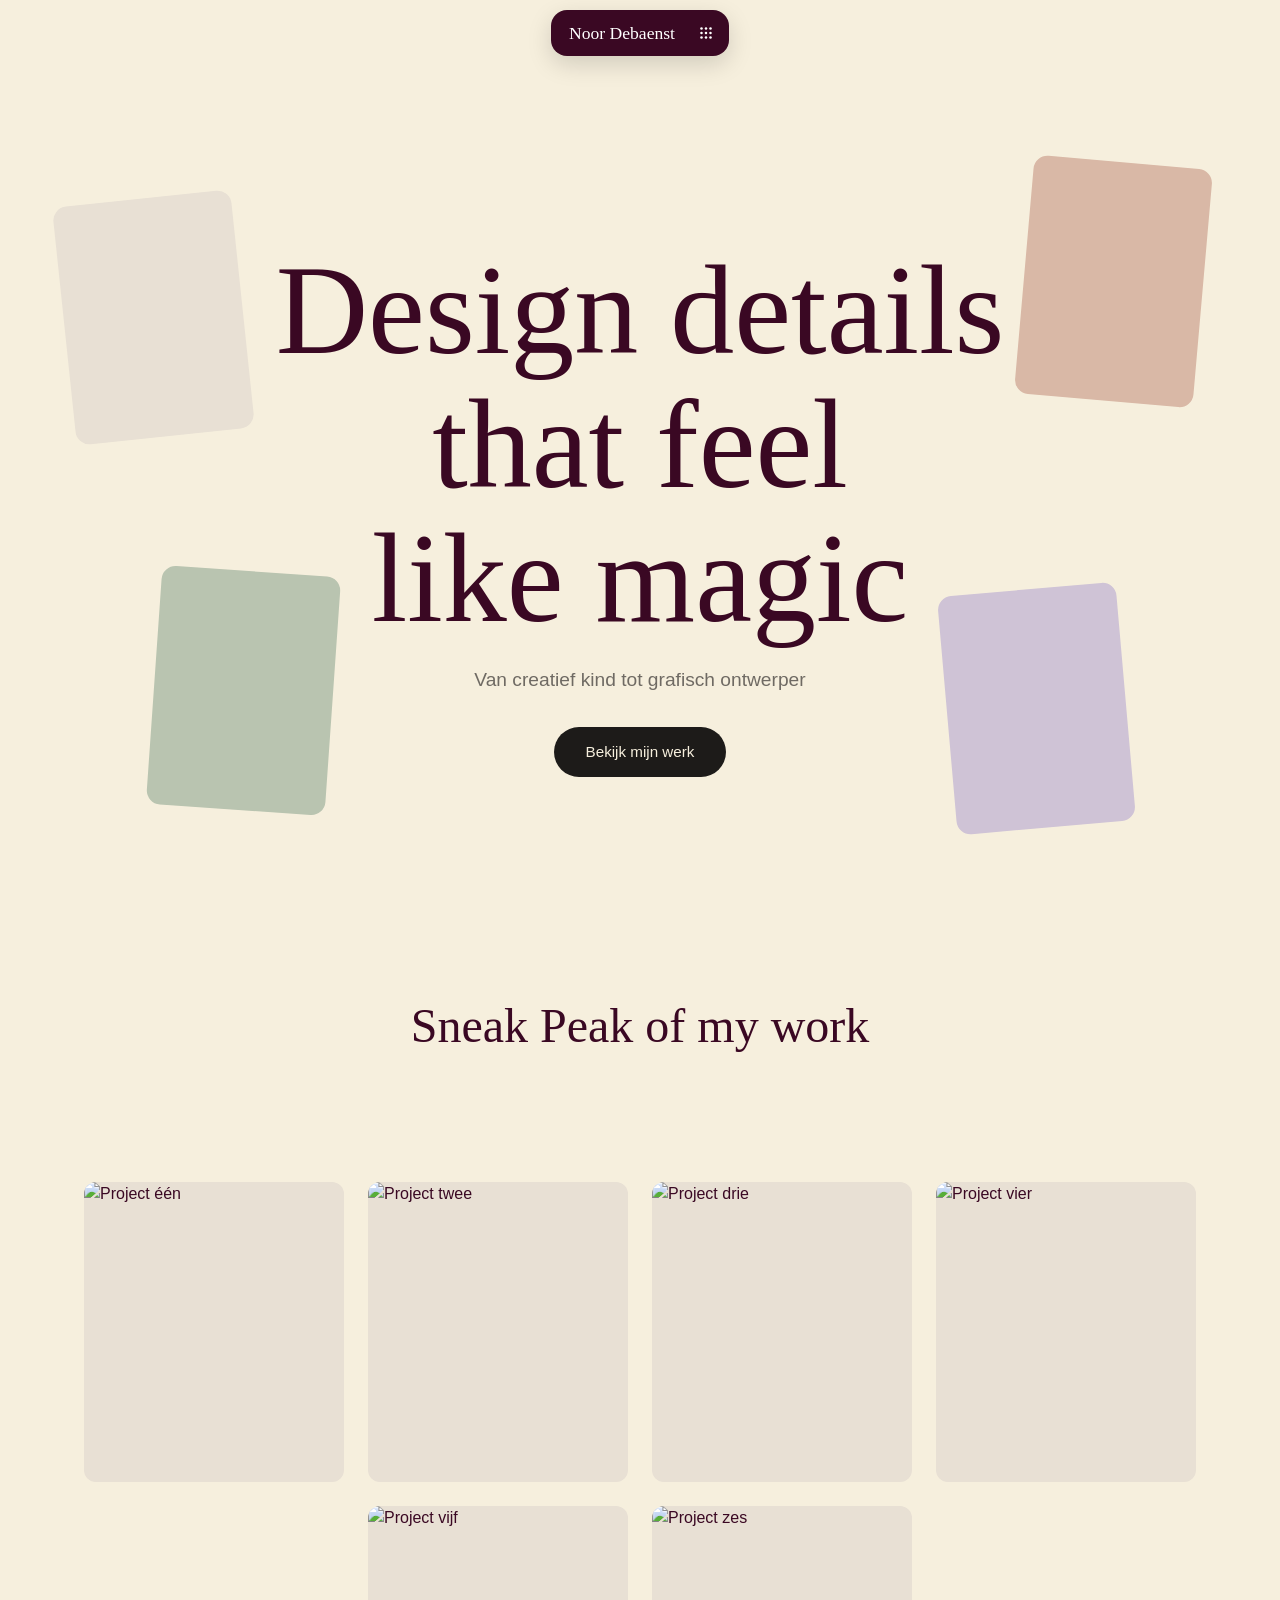
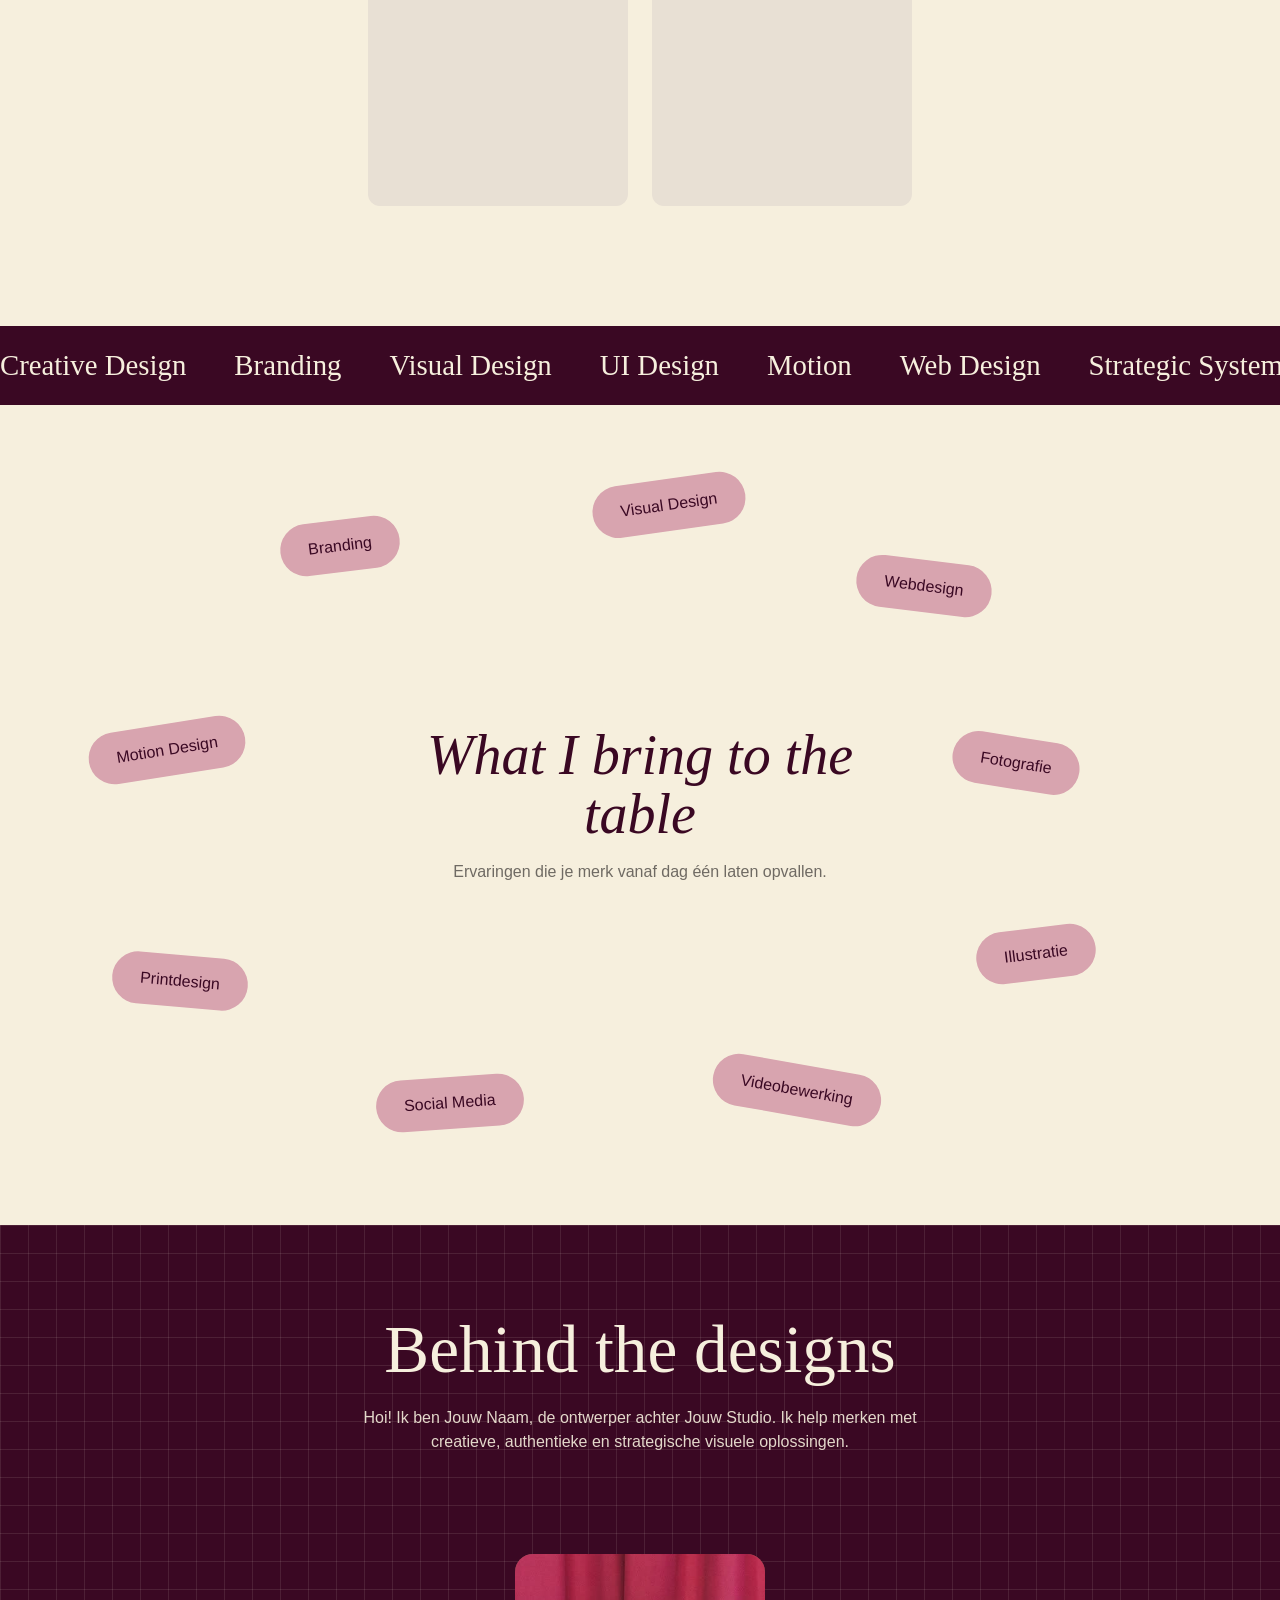
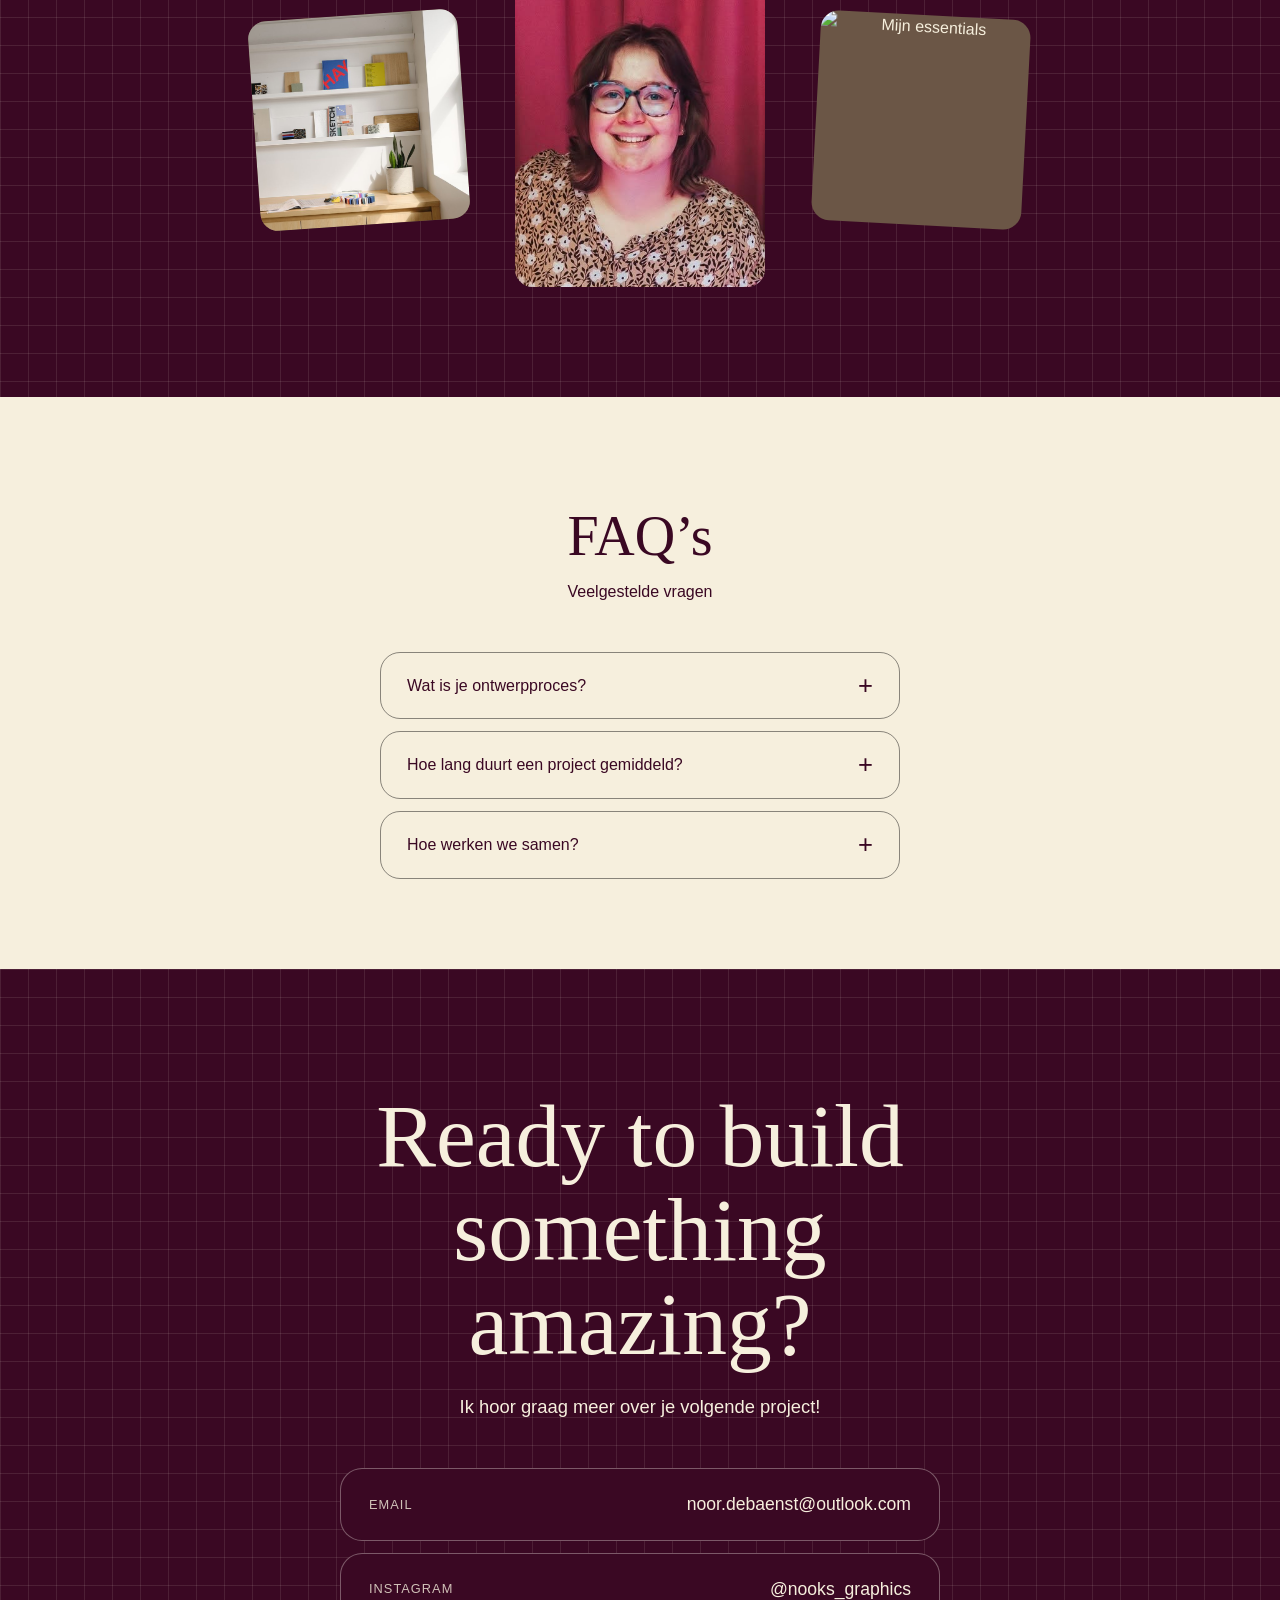
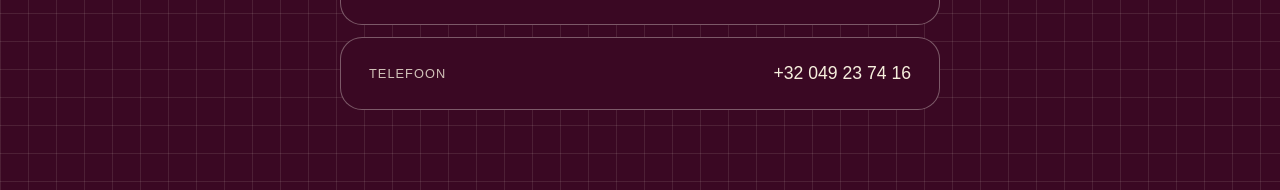
==== index.html @ c0d5f886 "Wijzigingen opslaan" ====
<!DOCTYPE html>
<html lang="nl">

<head>
  <meta charset="utf-8">
  <meta name="viewport" content="width=device-width, initial-scale=1">
  <title>Werk – Nooks Graphics</title>

  <link rel="stylesheet" href="https://use.typekit.net/vwh1gbz.css">
  <link rel="stylesheet" href="assets/css/reset.css">
  <link rel="stylesheet" href="assets/css/screen.css">
  <script src="assets/js/script.js" defer></script>
</head>

<body>

  <header class="site-header">
    <div class="menu" id="menu">
      <div class="menu__bar">
        <a class="menu__logo" href="index.html">Noor Debaenst</a>
        <button class="menu__toggle" id="menuToggle" aria-expanded="false" aria-controls="menuList"
          aria-label="Menu openen">
          <svg class="icon-dots" viewBox="0 0 24 24" width="22" height="22" fill="currentColor" aria-hidden="true">
            <circle cx="6" cy="6" r="1.7" />
            <circle cx="12" cy="6" r="1.7" />
            <circle cx="18" cy="6" r="1.7" />
            <circle cx="6" cy="12" r="1.7" />
            <circle cx="12" cy="12" r="1.7" />
            <circle cx="18" cy="12" r="1.7" />
            <circle cx="6" cy="18" r="1.7" />
            <circle cx="12" cy="18" r="1.7" />
            <circle cx="18" cy="18" r="1.7" />
          </svg>
          <svg class="icon-close" viewBox="0 0 24 24" width="22" height="22" fill="none" stroke="currentColor"
            stroke-width="2" stroke-linecap="round" aria-hidden="true">
            <path d="M5 5l14 14M19 5L5 19" />
          </svg>
        </button>
      </div>
      <nav class="menu__list" id="menuList" aria-label="Hoofdmenu">
        <ul>
          <li><a href="index.html#top">Home</a></li>
          <li><a href="index.html#werk">Werk</a></li>
          <li><a href="index.html#over">Over mij</a></li>
          <li><a href="index.html#contact">Contact</a></li>
        </ul>
      </nav>
    </div>
  </header>

  <main>
    <div class="hero" id="top">
      <div class="float"></div>
      <div class="float"></div>
      <div class="float"></div>
      <div class="float"></div>
      <div class="wrap">
        <h1>Design details that feel <BR> like magic</h1>
        <p>Van creatief kind tot grafisch ontwerper</p>
        <a class="btn" href="work.html">Bekijk mijn werk</a>
      </div>
    </div>

    <section class="intro">
      <div class="wrap">
        <p>Sneak Peak of my work</p>
      </div>
    </section>

    <div class="showcase" id="werk">
      <div class="banner" aria-label="Selectie van mijn werk">
        <div class="banner__track" id="bannerTrack">
          <a class="banner__item banner__item--mid" href="project-1.html">
            <img src="assets/images/project-1-cover.jpg" alt="Project één">
            <span>Project één</span>
          </a>
          <a class="banner__item banner__item--mid" href="project-2.html">
            <img src="assets/images/project-2-cover.jpg" alt="Project twee">
            <span>Project twee</span>
          </a>
          <a class="banner__item banner__item--mid" href="project-3.html">
            <img src="assets/images/project-3-cover.jpg" alt="Project drie">
            <span>Project drie</span>
          </a>
          <a class="banner__item banner__item--mid" href="project-4.html">
            <img src="assets/images/project-4-cover.jpg" alt="Project vier">
            <span>Project vier</span>
          </a>
          <a class="banner__item banner__item--mid" href="project-5.html">
            <img src="assets/images/project-5-cover.jpg" alt="Project vijf">
            <span>Project vijf</span>
          </a>
          <a class="banner__item banner__item--mid" href="project-6.html">
            <img src="assets/images/project-6-cover.jpg" alt="Project zes">
            <span>Project zes</span>
          </a>
        </div>
      </div>
    </div>


    <div class="marquee" aria-hidden="true">
      <div class="track">
        <span>Creative Design</span><span>Branding</span><span>Visual Design</span><span>UI
          Design</span><span>Motion</span><span>Web Design</span><span>Strategic Systems</span>
        <span>Creative Design</span><span>Branding</span><span>Visual Design</span><span>UI
          Design</span><span>Motion</span><span>Web Design</span><span>Strategic Systems</span>
      </div>
    </div>

    <section class="bring">
      <div class="wrap bring__inner">
        <div class="bring__text">
          <!-- <img src="assets/images/icoon.svg" alt="" width="64" height="64"> -->
          <h2>What I bring to the table</h2>
          <p class="sub">Ervaringen die je merk vanaf dag één laten opvallen.</p>
        </div>

        <ul class="bring__cloud">
          <li>Branding</li>
          <li>Visual Design</li>
          <li>Webdesign</li>
          <li>Motion Design</li>
          <li>Fotografie</li>
          <li>Printdesign</li>
          <li>Illustratie</li>
          <li>Social Media</li>
          <li>Videobewerking</li>
        </ul>
      </div>
    </section>

    <section class="behind" id="over">
      <div class="behind__inner">
        <h2>Behind the designs</h2>
        <p class="behind__text">Hoi! Ik ben Jouw Naam, de ontwerper achter Jouw Studio. Ik help merken met creatieve,
          authentieke en strategische visuele oplossingen.</p>

        <div class="behind__photos">
          <figure class="photo photo--1" tabindex="0" data-bubble="Mijn werkplek">
            <img src="assets/images/over-mij-1.jpeg" alt="Mijn werkplek">
          </figure>
          <figure class="photo photo--2" tabindex="0" data-bubble="Hellooo!">
            <img src="assets/images/Portret.jpg" alt="Portret van mij">
          </figure>
          <figure class="photo photo--3" tabindex="0" data-bubble="Mijn essentials">
            <img src="assets/images/over-mij-3.jpg" alt="Mijn essentials">
          </figure>
        </div>
      </div>
    </section>

    <section>
      <div class="wrap">
        <h2 class="center">FAQ’s</h2>
        <p class="faq__sub">Veelgestelde vragen</p>

        <div class="faq">
          <details>
            <summary>Wat is je ontwerpproces?</summary>
            <p>Beschrijf hier je stappen: kennismaking, onderzoek, concept, uitwerking, oplevering.</p>
          </details>
          <details>
            <summary>Hoe lang duurt een project gemiddeld?</summary>
            <p>Vul hier je gebruikelijke doorlooptijden in.</p>
          </details>
          <details>
            <summary>Hoe werken we samen?</summary>
            <p>Leg uit hoe contact, feedbackrondes en betalingen verlopen.</p>
          </details>
        </div>
      </div>
    </section>
  </main>

  <footer class="contact" id="contact">
    <div class="wrap">
      <h2>Ready to build something amazing?</h2>
      <p>Ik hoor graag meer over je volgende project!</p>
      <div class="contact-rows">
        <a class="contact-row" href="mailto:jouw@email.be">
          <span class="contact-row__label">Email</span>
          <span class="contact-row__value">
            noor.debaenst@outlook.com
            <svg class="contact-row__arrow" viewBox="0 0 24 24" width="18" height="18" fill="none" stroke="currentColor"
              stroke-width="2" stroke-linecap="round" stroke-linejoin="round" aria-hidden="true">
              <path d="M7 17L17 7M8 7h9v9" />
            </svg>
          </span>
        </a>

        <a class="contact-row" href="https://www.instagram.com/jouwnaam" target="_blank" rel="noopener">
          <span class="contact-row__label">Instagram</span>
          <span class="contact-row__value">
            @nooks_graphics
            <svg class="contact-row__arrow" viewBox="0 0 24 24" width="18" height="18" fill="none" stroke="currentColor"
              stroke-width="2" stroke-linecap="round" stroke-linejoin="round" aria-hidden="true">
              <path d="M7 17L17 7M8 7h9v9" />
            </svg>
          </span>
        </a>

        <a class="contact-row" href="tel:+32400000000">
          <span class="contact-row__label">Telefoon</span>
          <span class="contact-row__value">
            +32 049 23 74 16
            <svg class="contact-row__arrow" viewBox="0 0 24 24" width="18" height="18" fill="none" stroke="currentColor"
              stroke-width="2" stroke-linecap="round" stroke-linejoin="round" aria-hidden="true">
              <path d="M7 17L17 7M8 7h9v9" />
            </svg>
          </span>
        </a>
      </div>
    </div>
  </footer>

</body>

</html>
---- assets/css/screen.css ----
/* ============ BASIS ============ */
:root {
  /*kleurenpakket*/
    --cream:    #f6efdd;
  --burgundy: #3a0823;
  --lavender: #c0acdf;
  --olive:    #ad9f40;
  --olive-dk: #706112;
  --sky:      #c9dbfd;
  --pink:     #d8a4af;

  
  --bg: 
#f6efdd;
  --ink: 
#1d1b19;
  --muted: 
#6f6a63;
  --accent: 
#c9593a;
  --card: 
#e8e0d4;
  --radius: 20px;
}

html { scroll-behavior: smooth; }

body {
  font-family: "Helvetica Neue", Arial, sans-serif;
  background: var(--bg); color: #3a0823;
  line-height: 1.5;
}

a { color: inherit; text-decoration: none; }

.wrap { max-width: 1200px; margin: 0 auto; padding: 0 24px; }

h1, h2 { font-family: Georgia, "Times New Roman", serif; font-weight: 400; line-height: 1.05; }
h2 { font-size: clamp(2rem, 5vw, 3.5rem); margin-bottom: 12px; }
section { padding: 90px 0; }

.sub { color: var(--muted); }
.center { text-align: center; }

/* ============ HEADER (uitvouwbaar menu) ============ */
.site-header {
  position: fixed; top: 10px; left: 0; right: 0; z-index: 50;
  display: flex; justify-content: center; padding: 0 12px;
}
.menu {
  width: fit-content;          /* was: min(300px, 100%) */
  max-width: 100%;
  background: 
#3a0823; color: #fff;
  border-radius: 16px; overflow: hidden;
  box-shadow: 0 8px 24px rgba(0, 0, 0, .15);
}
.menu__bar {
  display: flex; align-items: center;
  justify-content: flex-start;  /* was: space-between */
  gap: 14px;                    /* afstand tussen naam en knop */
  padding: 6px 6px 6px 18px;
}
.menu__bar {
  display: flex; align-items: center; justify-content: space-between;
  padding: 6px 6px 6px 18px;
}
.menu__logo { font-family: Georgia, serif; font-size: 1.1rem; }

.menu__toggle {
  display: grid; place-items: center; width: 34px; height: 34px;
  background: transparent; color: #fff; border: 0; border-radius: 10px; cursor: pointer;
  transition: background .2s;
}
.menu__toggle svg { width: 18px; height: 18px; }
.menu__toggle:hover { background: rgba(255, 255, 255, .12); }
.menu__toggle:focus-visible { outline: 2px solid #fff; box-shadow: 0 0 0 3px 
#2f5bd8; }

.icon-close { display: none; }
.menu.open .icon-dots { display: none; }
.menu.open .icon-close { display: block; }

/* Uitklappen: hoogte animeren van 0 naar automatisch */
.menu__list { display: grid; grid-template-rows: 0fr; transition: grid-template-rows .3s ease; }
.menu__list ul { overflow: hidden; min-height: 0; }
.menu.open .menu__list { grid-template-rows: 1fr; }

.menu__list li:first-child { margin-top: 2px; }
.menu__list li:last-child { margin-bottom: 8px; }
.menu__list a {
  display: block; padding: 8px 18px; font-size: .95rem; transition: color .2s, padding .2s;
}
.menu__list a:hover { color: var(--sky); padding-left: 22px; }
.menu__list a[aria-current="page"] { color: 
#f2a65a; }

.hero { ... padding-top: 80px; ... }   /* was 120px, mag 80px worden */
.page-head { padding: 110px 0 40px; }   /* was 160px, mag 110px worden */

/* ============ KNOPPEN ============ */
.btn {
  display: inline-block; padding: 14px 32px; border-radius: 999px;
  background: var(--ink); color: var(--bg); font-size: .95rem;
  transition: .25s; border: 0; cursor: pointer;
}
.btn:hover { background: var(--accent); transform: translateY(-2px); }

/* ============ HERO ============ */
.hero {
  min-height: 100vh; display: grid; place-items: center; text-align: center;
  padding-top: 120px; position: relative; overflow: hidden;
}
.hero h1 { font-size: clamp(2.8rem, 10vw, 8rem); max-width: 12ch; margin: 0 auto 20px; }
.hero p { color: var(--muted); font-size: 1.2rem; margin-bottom: 32px; }

.float {
  position: absolute; width: clamp(90px, 14vw, 190px); aspect-ratio: 3/4;
  border-radius: 14px; background: var(--card); animation: bob 6s ease-in-out infinite;
}
.float:nth-child(1) { left: 5%;  top: 22%;    rotate: -6deg; }
.float:nth-child(2) { right: 6%; top: 18%;    rotate: 5deg;  animation-delay: -2s; background: 
#d9b8a6; }
.float:nth-child(3) { left: 12%; bottom: 10%; rotate: 4deg;  animation-delay: -4s; background: 
#b9c4b0; }
.float:nth-child(4) { right: 12%; bottom: 8%; rotate: -5deg; animation-delay: -1s; background: 
#cfc3d6; }
@keyframes bob { 50% { transform: translateY(-16px); } }

/* ============ INTRO ============ */
.intro { text-align: center; }
.intro p { font-family: Georgia, serif; font-size: clamp(1.6rem, 4vw, 3rem); max-width: 22ch; margin: 0 auto; }

/* ============ PROJECTEN ============ */
.grid { display: grid; grid-template-columns: repeat(2, 1fr); gap: 28px; margin-top: 48px; }
.project { display: block; }
.project .img {
  aspect-ratio: 4/3; border-radius: var(--radius); background: var(--card);
  overflow: hidden; transition: .4s;
}
.project:hover .img { transform: scale(.98); border-radius: 32px; }
.project h3 { margin-top: 16px; font-size: 1.3rem; }
.project p { color: var(--muted); font-size: .95rem; margin-top: 4px; }
.tag { display: inline-block; margin-top: 10px; padding: 4px 12px; border: 1px solid #0003; border-radius: 999px; font-size: .78rem; }
.project.hidden { display: none; }
.more { text-align: center; margin-top: 48px; }

.img--2 { background: 
#d9b8a6; }
.img--3 { background: 
#b9c4b0; }
.img--4 { background: 
#cfc3d6; }

/* Afbeeldingen in blokken */
.img img, .portrait img { width: 100%; height: 100%; object-fit: cover; 
background: var(--pink);
}

/* ============ MARQUEE ============ */

.marquee {
  overflow: hidden;
  padding: 18px 0;
  background: var(--burgundy);
  color: var(--cream);
}

.track {
  display: flex;
  gap: 48px;
  width: max-content;
  animation: scroll 28s linear infinite;
  font-family: Georgia, serif;
  font-size: 1.8rem;
  white-space: nowrap;
}

@keyframes scroll {
  from {
    transform: translateX(-50%);
  }
  to {
    transform: translateX(0);
  }
}
/* ============ WHAT I BRING TO THE TABLE ============ */
.bring { padding: 60px 0; }

.bring__inner {
  position: relative; min-height: 680px;
  display: grid; place-items: center; text-align: center;
}
.bring__text { position: relative; z-index: 1; max-width: 460px; }
.bring__text h2 { margin-bottom: 16px; font-style: italic; }
.bring__text img { margin: 0 auto 16px; }

.bring__cloud { position: absolute; inset: 0; list-style: none; }
.bring__cloud li {
  position: absolute;
  padding: 14px 28px; border-radius: 999px;
  background: var(--pink); color: var(--burgundy);
  font-size: 1rem; font-weight: 500; white-space: nowrap; cursor: default;
  rotate: var(--r, 0deg);
  animation: drift 6s ease-in-out infinite;
  transition: background .25s, scale .25s;
}
.bring__cloud li:hover {
  background: var(--olive);
  scale: 1.08;
  animation-play-state: paused;
}
@keyframes drift { 50% { translate: 0 -10px; } }

/* Positie, hoek en tempo van elk pilletje */
.bring__cloud li:nth-child(1) { top: 8%;  left: 20%; --r: -7deg; }
.bring__cloud li:nth-child(2) { top: 2%;  left: 46%; --r: -8deg; animation-duration: 7s;   animation-delay: -1s; }
.bring__cloud li:nth-child(3) { top: 14%; left: 68%; --r: 7deg;  animation-duration: 5.5s; animation-delay: -2s; }
.bring__cloud li:nth-child(4) { top: 38%; left: 4%;  --r: -9deg; animation-duration: 6.5s; animation-delay: -3s; }
.bring__cloud li:nth-child(5) { top: 40%; left: 76%; --r: 9deg;  animation-duration: 7.5s; animation-delay: -1.5s; }
.bring__cloud li:nth-child(6) { top: 72%; left: 6%;  --r: 5deg;  animation-duration: 6s;   animation-delay: -4s; }
.bring__cloud li:nth-child(7) { top: 68%; left: 78%; --r: -7deg; animation-duration: 5s;   animation-delay: -2.5s; }
.bring__cloud li:nth-child(8) { top: 90%; left: 28%; --r: -4deg; animation-duration: 7s;   animation-delay: -3.5s; }
.bring__cloud li:nth-child(9) { top: 88%; left: 56%; --r: 10deg; animation-duration: 6.5s; animation-delay: -0.5s; }

/* Kleiner scherm: pilletjes onder de titel in plaats van eromheen */
@media (max-width: 900px) {
  .bring__inner { display: block; min-height: 0; }
  .bring__cloud {
    position: static; display: flex; flex-wrap: wrap;
    justify-content: center; gap: 12px; margin-top: 36px;
  }
  .bring__cloud li { position: static; padding: 11px 22px; font-size: .95rem; }
}
/* ============ OVER MIJ ============ */
.about { display: grid; grid-template-columns: 1fr 1fr; gap: 56px; align-items: center; }
.portrait { aspect-ratio: 3/4; border-radius: var(--radius); overflow: hidden; }
.essentials { display: flex; gap: 14px; margin-top: 32px; }
.essentials div {
  flex: 1; aspect-ratio: 3/4; border-radius: 14px; background: var(--card);
  display: flex; align-items: flex-end; padding: 14px; font-size: .85rem;
}
.essentials div:nth-child(2) { background: 
#112103; }
.essentials div:nth-child(3) { background: 
#cfc3d6; }

.skills { display: flex; flex-wrap: wrap; gap: 10px; margin-top: 24px; }
.skills li { padding: 6px 16px; border: 1px solid #0003; border-radius: 999px; font-size: .9rem; }

/* ============ FAQ ============ */
.faq__sub { text-align: center; margin-top: 14px; }

.faq {
  max-width: 520px; margin: 48px auto 0;
  display: grid; gap: 12px;
}
.faq details {
  border: 1px solid rgba(29, 27, 25, .5); border-radius: 20px;
  padding: 0 26px;
  transition: border-color .25s, background .25s;
}
.faq details[open] { background: rgba(232, 224, 212, .45); border-color: var(--ink); }

.faq summary {
  display: flex; align-items: center; justify-content: space-between; gap: 16px;
  padding: 20px 0; cursor: pointer; list-style: none; font-size: 1rem;
}
.faq summary::-webkit-details-marker { display: none; }
.faq summary::after {
  content: "+"; font-size: 1.6rem; font-weight: 300; line-height: 1;
  transition: rotate .3s ease;
}
.faq details[open] summary::after { rotate: 45deg; }
.faq summary:focus-visible { outline: 2px solid var(--accent); outline-offset: 4px; border-radius: 8px; }

.faq details p {
  padding: 0 0 22px; color: var(--muted);
  animation: faqIn .3s ease;
}
@keyframes faqIn { from { opacity: 0; translate: 0 -6px; } }

/* ============ CONTACT (footer) ============ */
.contact {
  background-color: var(--burgundy); color: var(--cream); text-align: center;
  background-image:
    linear-gradient(rgba(246, 239, 221, .1) 1px, transparent 1px),
    linear-gradient(90deg, rgba(246, 239, 221, .1) 1px, transparent 1px);
  background-size: 28px 28px;
}
.contact .wrap { padding-block: 120px 80px; }
.contact h2 { font-size: clamp(2.8rem, 7vw, 6rem); max-width: 14ch; margin: 0 auto 22px; }
.contact p { font-size: 1.15rem; }

.contact-rows { display: grid; gap: 12px; max-width: 600px; margin: 48px auto 0; text-align: left; }
.contact-row {
  display: flex; align-items: center; justify-content: space-between; gap: 16px;
  padding: 22px 28px; background: var(--burgundy);
  border: 1px solid rgba(246, 239, 232, .35); border-radius: 22px;  transition: background .25s, border-color .25s, color .25s, transform .25s;
}
.contact-row__label { font-family: var(--font-mono); font-size: .8rem; letter-spacing: .08em; text-transform: uppercase; opacity: .8; }
.contact-row__value { display: inline-flex; align-items: center; font-size: 1.1rem; }

.contact-row__arrow {
  width: 0; margin-left: 0; opacity: 0; flex: none;
  transition: width .25s ease, margin-left .25s ease, opacity .25s ease;
}
.contact-row:hover,
.contact-row:focus-visible { background: var(--pink); border-color: var(--pink); color: var(--burgundy); transform: translateY(-2px); }
.contact-row:hover .contact-row__arrow,
.contact-row:focus-visible .contact-row__arrow { width: 20px; margin-left: 10px; opacity: 1; }
.contact-row:focus-visible { outline: 2px solid var(--cream); outline-offset: 3px; }

.faq details:hover {
  background-color: #c0acdf;
}

/* ============ SUBPAGINA'S ============ */
.page-head { padding: 160px 0 40px; }
.page-head h1 { font-size: clamp(2.6rem, 8vw, 6rem); margin-bottom: 16px; }
.page-head p { color: var(--muted); max-width: 52ch; font-size: 1.15rem; }

.back { display: inline-block; margin-bottom: 24px; color: var(--muted); transition: color .2s; }
.back:hover { color: var(--accent); }

.meta {
  display: flex; gap: 40px; flex-wrap: wrap;
  margin-top: 32px; padding-top: 24px; border-top: 1px solid #0002;
}
.meta dt { font-size: .8rem; text-transform: uppercase; letter-spacing: .08em; color: var(--muted); }
.meta dd { margin-top: 4px; }

.cover { aspect-ratio: 16/9; border-radius: var(--radius); background: var(--card); overflow: hidden; }
.cover img { width: 100%; height: 100%; object-fit: cover; }

.prose { max-width: 680px; margin: 0 auto; }
.prose h2 { font-size: clamp(1.6rem, 3.5vw, 2.4rem); margin: 56px 0 12px; }
.prose p { color: var(--muted); margin-bottom: 16px; }

.gallery { display: grid; grid-template-columns: repeat(2, 1fr); gap: 20px; margin-top: 56px; }
.gallery div { aspect-ratio: 4/3; border-radius: var(--radius); background: var(--card); overflow: hidden; }
.gallery div:nth-child(2) { background: 
#d9b8a6; }
.gallery div:nth-child(3) { background: 
#b9c4b0; }
.gallery div:nth-child(4) { background: 
#cfc3d6; }
.gallery img { width: 100%; height: 100%; object-fit: cover; }

.pager {
  display: flex; justify-content: space-between; gap: 20px;
  padding: 40px 0; margin-top: 80px; border-top: 1px solid #0002;
}
.pager a { transition: color .2s; }
.pager a:hover { color: var(--accent); }

.contact-list { display: grid; gap: 14px; margin-top: 40px; max-width: 520px; }
.contact-list a {
  display: flex; justify-content: space-between;
  padding: 20px 24px; background: var(--card); border-radius: var(--radius); transition: .25s;
}
.contact-list a:hover { background: var(--ink); color: var(--bg); }

.site-footer { padding: 40px 0; text-align: center; color: var(--muted); font-size: .9rem; }

/* ============ BEHIND THE DESIGNS ============ */
.behind { padding: 20px 0; }   /* was: 24px 16px */

.behind__inner {
  max-width: none;
  margin: 0;
  background-color: #3a0823;
  color: #f6efdd;

  /* Raster toevoegen */
  background-image:
    linear-gradient(rgba(246, 239, 221, .1) 1px, transparent 1px),
    linear-gradient(90deg, rgba(246, 239, 221, .1) 1px, transparent 1px);

  background-size: 28px 28px;

  border-radius: 0;
  padding: 90px 24px 110px;
  text-align: center;
}


.behind h2 { font-size: clamp(2.4rem, 6vw, 4.2rem); margin-bottom: 20px; }
.behind__text { max-width: 560px; margin: 0 auto; opacity: .9; }

.behind__photos {
  display: flex; justify-content: center; align-items: center;
  gap: clamp(16px, 4vw, 56px); margin-top: 100px;
}

.photo {
  position: relative; flex: none;
  background: 
#6b5646; border-radius: 18px;
  transition: transform .35s ease, rotate .35s ease;
}
.photo img { width: 100%; height: 100%; object-fit: cover; border-radius: inherit; }
.photo:focus-visible { outline: 3px solid 
#f2a65a; outline-offset: 6px; }

.photo--1 { width: clamp(100px, 18vw, 210px); aspect-ratio: 1/1;  rotate: -4deg; }
.photo--2 { width: clamp(120px, 22vw, 250px); aspect-ratio: 3/4; }
.photo--3 { width: clamp(100px, 18vw, 210px); aspect-ratio: 1/1;  rotate: 3deg; }

.photo:hover,
.photo:focus-visible { transform: translateY(-6px) scale(1.04); rotate: 0deg; }

/* Tekstbubbel: de tekst komt uit data-bubble in de HTML */
.photo::after {
  content: attr(data-bubble);
  position: absolute; left: 50%; bottom: calc(100% + 14px);
  padding: 8px 16px; border-radius: 999px;
  background: 
#f6efe3; color: 
#3b2a1f;
  font-size: .9rem; font-weight: 600; white-space: nowrap;
  opacity: 0; pointer-events: none;
  translate: -50% 8px; scale: .85; transform-origin: bottom center;
  transition: opacity .25s, translate .25s, scale .25s;
}
/* Het staartje van de bubbel */
.photo::before {
  content: "";
  position: absolute; left: 50%; bottom: calc(100% + 6px);
  border: 7px solid transparent; border-top-color: 
#f6efe3; border-bottom: 0;
  opacity: 0; pointer-events: none;
  translate: -50% 8px;
  transition: opacity .25s, translate .25s;
}
.photo:hover::after,
.photo:focus-visible::after { opacity: 1; translate: -50% 0; scale: 1; }
.photo:hover::before,
.photo:focus-visible::before { opacity: 1; translate: -50% 0; }

/* ============ RESPONSIVE ============ */
@media (max-width: 800px) {
  .grid, .services, .about, .gallery { grid-template-columns: 1fr; }
  .float { opacity: .5; }
    .banner__item--tall   { height: 260px; }
  .banner__item--mid    { height: 220px; }
  .banner__item--square { height: 230px; }
  .banner__item--wide   { height: 190px; }
}
@media (prefers-reduced-motion: reduce) {
  * { animation: none !important; }
}

/* ============ BANNER MET WERK ============ */

/* ============ PROJECTEN ============ */

.showcase {
  padding-bottom: 90px;
}

.showcase__label {
  text-align: center;
  font-family: Georgia, serif;
  font-style: italic;
  font-size: 1.1rem;
  margin-bottom: 8px;
}

/* Container van de projectkaarten */
.banner {
  overflow: visible;
  padding: 30px 20px;
  mask-image: none;
  -webkit-mask-image: none;
}

/* Projectkaarten naast elkaar */
.banner__track {
  display: flex;
  justify-content: center;
  align-items: stretch;
  flex-wrap: wrap;
  gap: 24px;
  width: 100%;
}

/* Alle projectkaarten even groot */
.banner__item {
  position: relative;
  display: block;
  flex: 0 1 260px;
  width: 260px;
  height: 320px;
  margin: 0;
  border-radius: 12px;
  overflow: hidden;
  background: var(--card);
  text-decoration: none;

  transition:
    transform 0.3s ease,
    box-shadow 0.3s ease;
}

/* Afbeelding vult de kaart */
.banner__item img {
  display: block;
  width: 100%;
  height: 100%;
  object-fit: cover;
}

/* Projecttitel */
.banner__item span {
  position: absolute;
  right: 0;
  bottom: 0;
  left: 0;
  padding: 20px 16px;
  color: #fff;
  font-size: 1rem;
  font-weight: 500;
  background: linear-gradient(
    to top,
    rgba(0, 0, 0, 0.7),
    transparent
  );
}

/* Klein beetje groter bij hover */
.banner__item:hover {
  transform: scale(1.04);
  box-shadow: 0 14px 30px rgba(0, 0, 0, 0.18);
  z-index: 1;
}

/* Toegankelijk toetsenbordgebruik */
.banner__item:focus-visible {
  outline: 3px solid var(--accent);
  outline-offset: 4px;
}

/* ============ TABLET ============ */

@media (max-width: 900px) {
  .banner__track {
    gap: 20px;
  }

  .banner__item {
    flex-basis: 220px;
    width: 220px;
    height: 280px;
  }
}

/* ============ MOBIEL ============ */

@media (max-width: 520px) {
  .banner {
    padding: 20px 16px;
  }

  .banner__track {
    flex-direction: column;
    align-items: center;
    gap: 24px;
  }

  .banner__item {
    flex: none;
    width: 100%;
    max-width: 340px;
    height: 300px;
  }
}

/* Titel die verschijnt bij hover */
.banner__item span {
  position: absolute; left: 12px; bottom: 12px;
  padding: 6px 12px; border-radius: 999px;
  background: rgba(29, 27, 25, .85); color: #fff; font-size: .8rem;
  opacity: 0; transform: translateY(6px); transition: .3s;
}
.banner__item:hover span,
.banner__item:focus-visible span { opacity: 1; transform: none; }

/* Afwisselende formaten */
.banner__item--tall   { height: 360px; aspect-ratio: 3/4; }
.banner__item--mid    { height: 300px; aspect-ratio: 4/5; }
.banner__item--square { height: 320px; aspect-ratio: 1/1; }
.banner__item--wide   { height: 260px; aspect-ratio: 4/3; }

@media (prefers-reduced-motion: reduce) {
  .banner { overflow-x: auto; }
}
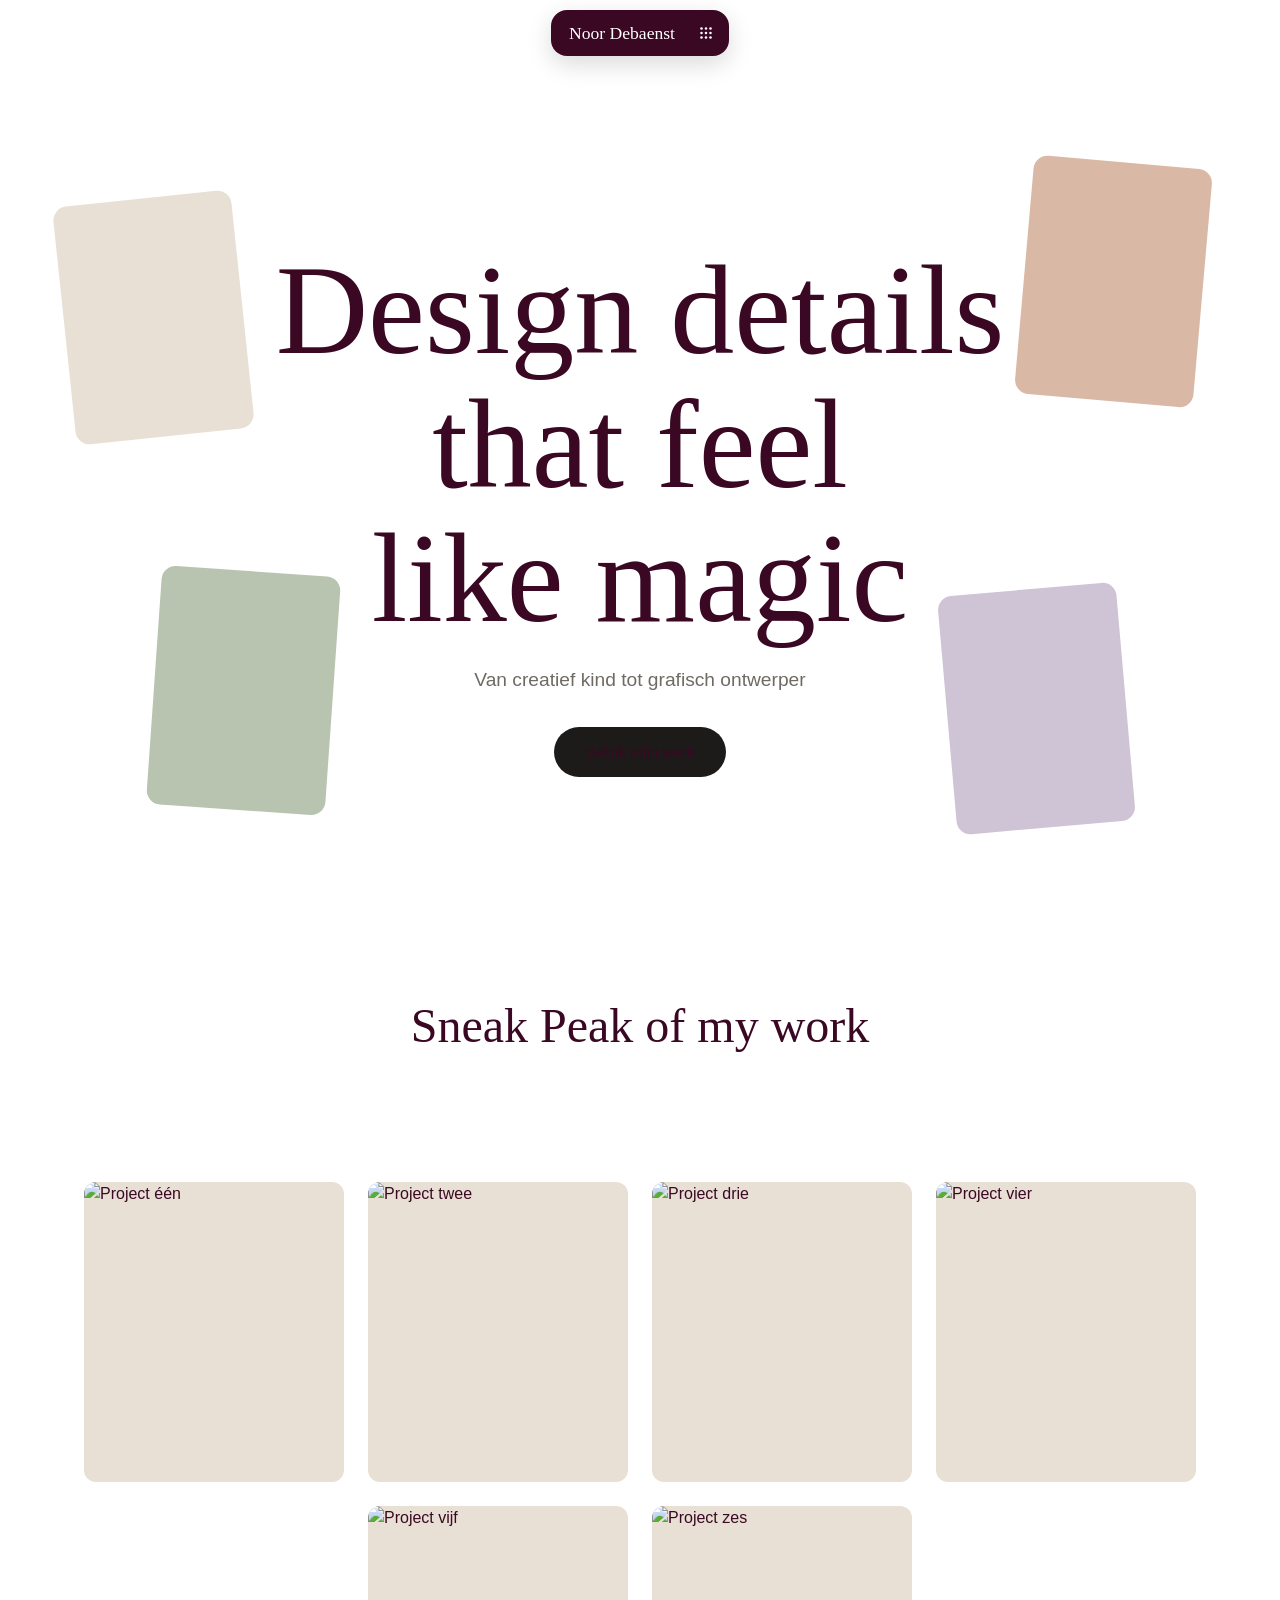
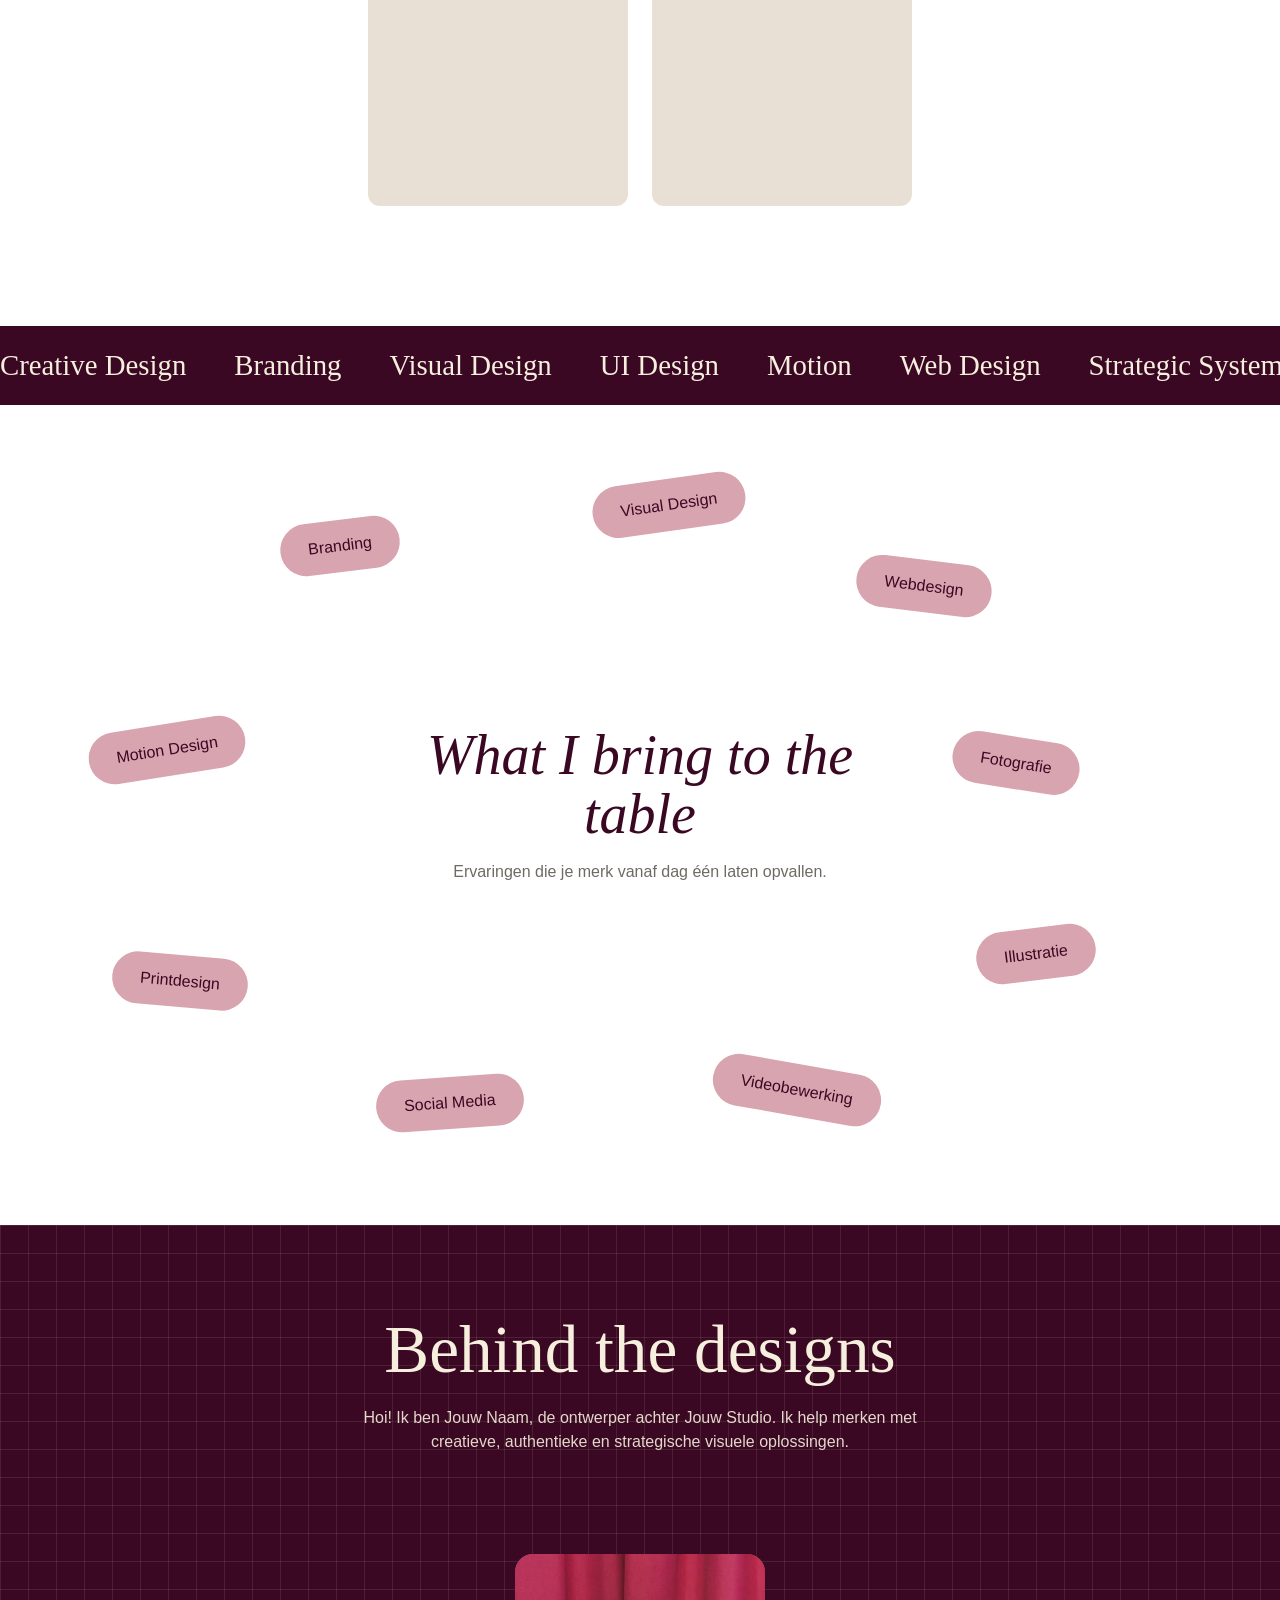
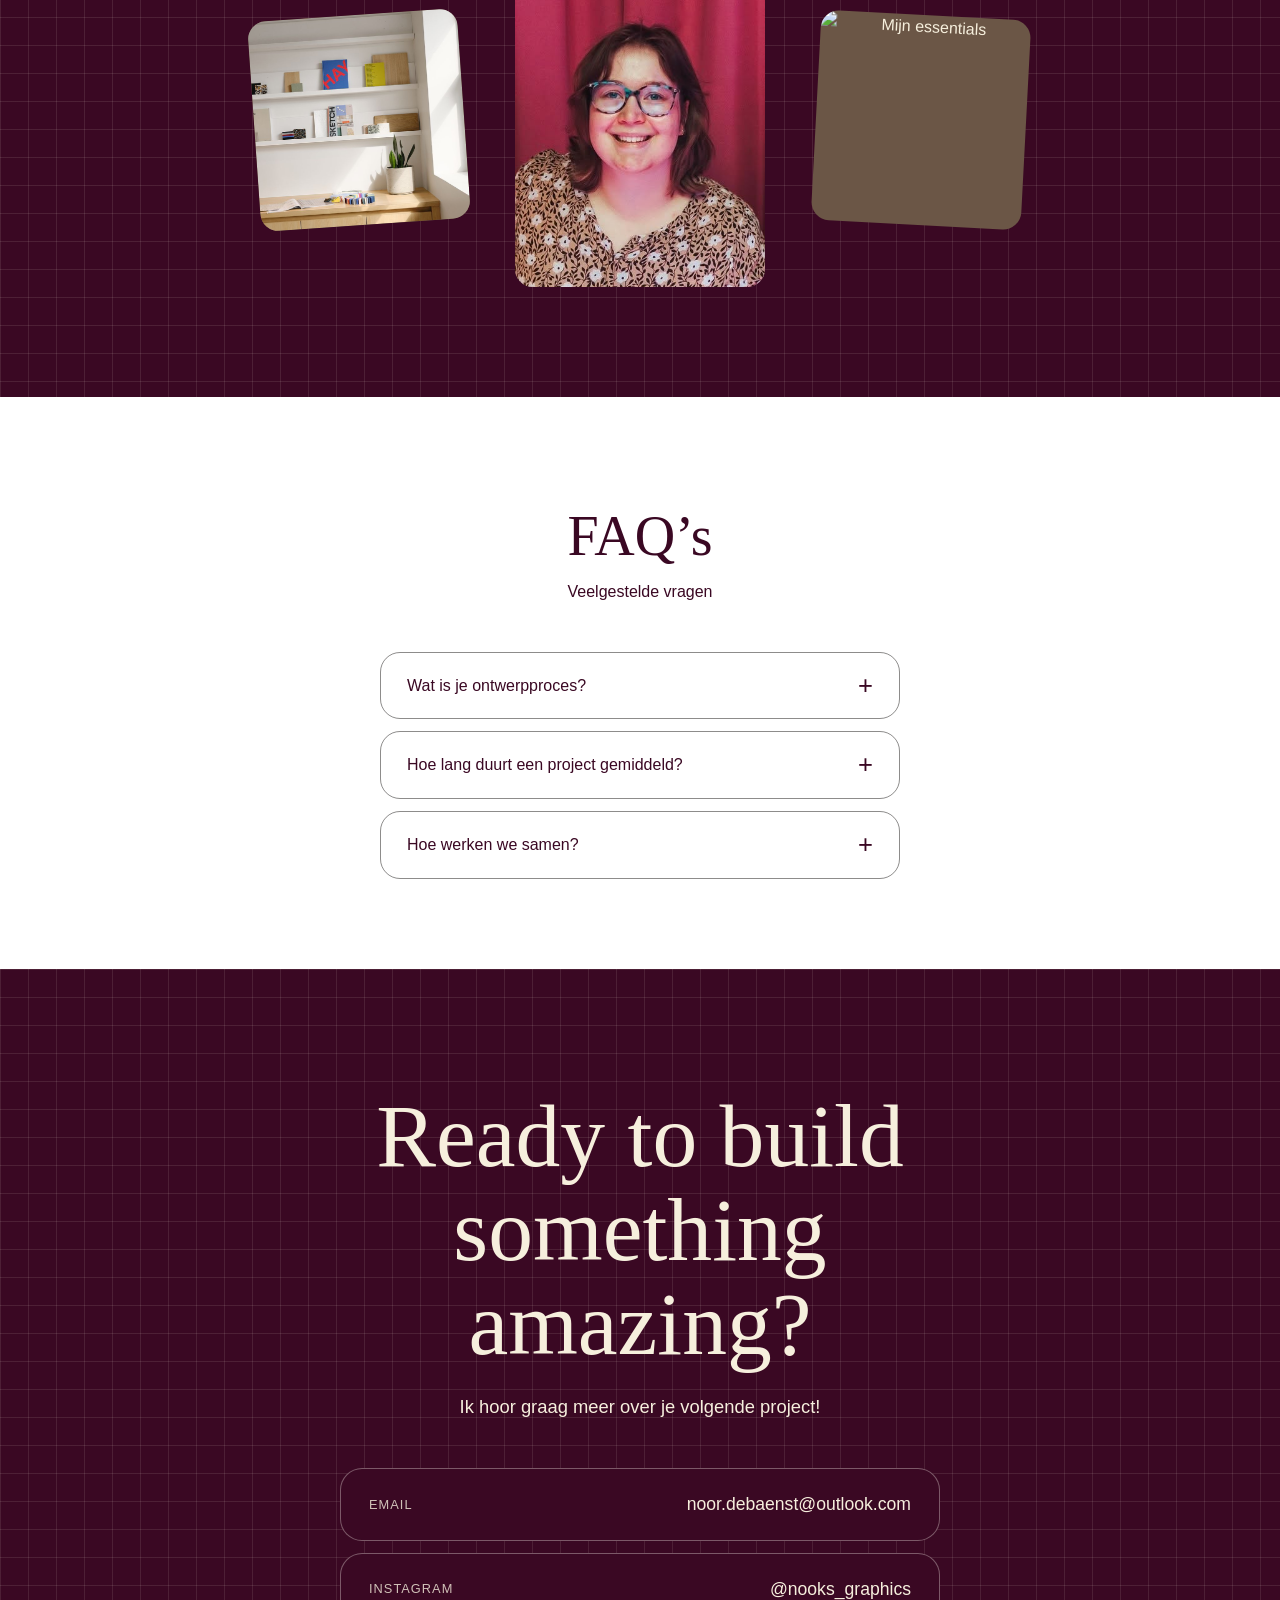
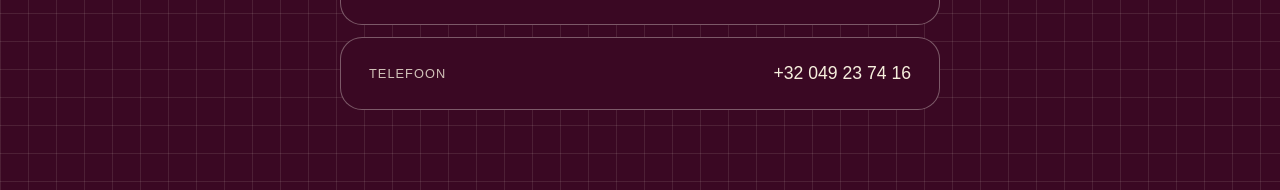
==== commit 2274c7c8: "Korte omschrijving van wat je aanpaste" ====
--- a/index.html
+++ b/index.html
@@ -178,7 +178,7 @@
       <h2>Ready to build something amazing?</h2>
       <p>Ik hoor graag meer over je volgende project!</p>
       <div class="contact-rows">
-        <a class="contact-row" href="mailto:jouw@email.be">
+        <a class="contact-row" href="mailto:noor.debaenst@outlook.com">
           <span class="contact-row__label">Email</span>
           <span class="contact-row__value">
             noor.debaenst@outlook.com
@@ -189,7 +189,7 @@
           </span>
         </a>
 
-        <a class="contact-row" href="https://www.instagram.com/jouwnaam" target="_blank" rel="noopener">
+        <a class="contact-row" href="https://www.instagram.com/@nooks_graphics" target="_blank" rel="noopener">
           <span class="contact-row__label">Instagram</span>
           <span class="contact-row__value">
             @nooks_graphics
@@ -200,7 +200,7 @@
           </span>
         </a>
 
-        <a class="contact-row" href="tel:+32400000000">
+        <a class="contact-row" href="tel:+32049237416">
           <span class="contact-row__label">Telefoon</span>
           <span class="contact-row__value">
             +32 049 23 74 16
--- a/assets/css/screen.css
+++ b/assets/css/screen.css
@@ -10,8 +10,7 @@
   --pink:     #d8a4af;
 
   
-  --bg: 
-#f6efdd;
+
   --ink: 
 #1d1b19;
   --muted: 
@@ -56,15 +55,13 @@
   box-shadow: 0 8px 24px rgba(0, 0, 0, .15);
 }
 .menu__bar {
-  display: flex; align-items: center;
-  justify-content: flex-start;  /* was: space-between */
-  gap: 14px;                    /* afstand tussen naam en knop */
+  display: flex;
+  align-items: center;
+  justify-content: flex-start;
+  gap: 14px;
   padding: 6px 6px 6px 18px;
 }
-.menu__bar {
-  display: flex; align-items: center; justify-content: space-between;
-  padding: 6px 6px 6px 18px;
-}
+
 .menu__logo { font-family: Georgia, serif; font-size: 1.1rem; }
 
 .menu__toggle {
@@ -95,16 +92,22 @@
 .menu__list a[aria-current="page"] { color: 
 #f2a65a; }
 
-.hero { ... padding-top: 80px; ... }   /* was 120px, mag 80px worden */
-.page-head { padding: 110px 0 40px; }   /* was 160px, mag 110px worden */
-
+.hero {
+  min-height: 100vh;
+  display: grid;
+  place-items: center;
+  text-align: center;
+  padding-top: 80px;
+  position: relative;
+  overflow: hidden;
+}
 /* ============ KNOPPEN ============ */
 .btn {
   display: inline-block; padding: 14px 32px; border-radius: 999px;
   background: var(--ink); color: var(--bg); font-size: .95rem;
   transition: .25s; border: 0; cursor: pointer;
 }
-.btn:hover { background: var(--accent); transform: translateY(-2px); }
+.btn:hover { background: var(--lavender); transform: translateY(-2px); }
 
 /* ============ HERO ============ */
 .hero {
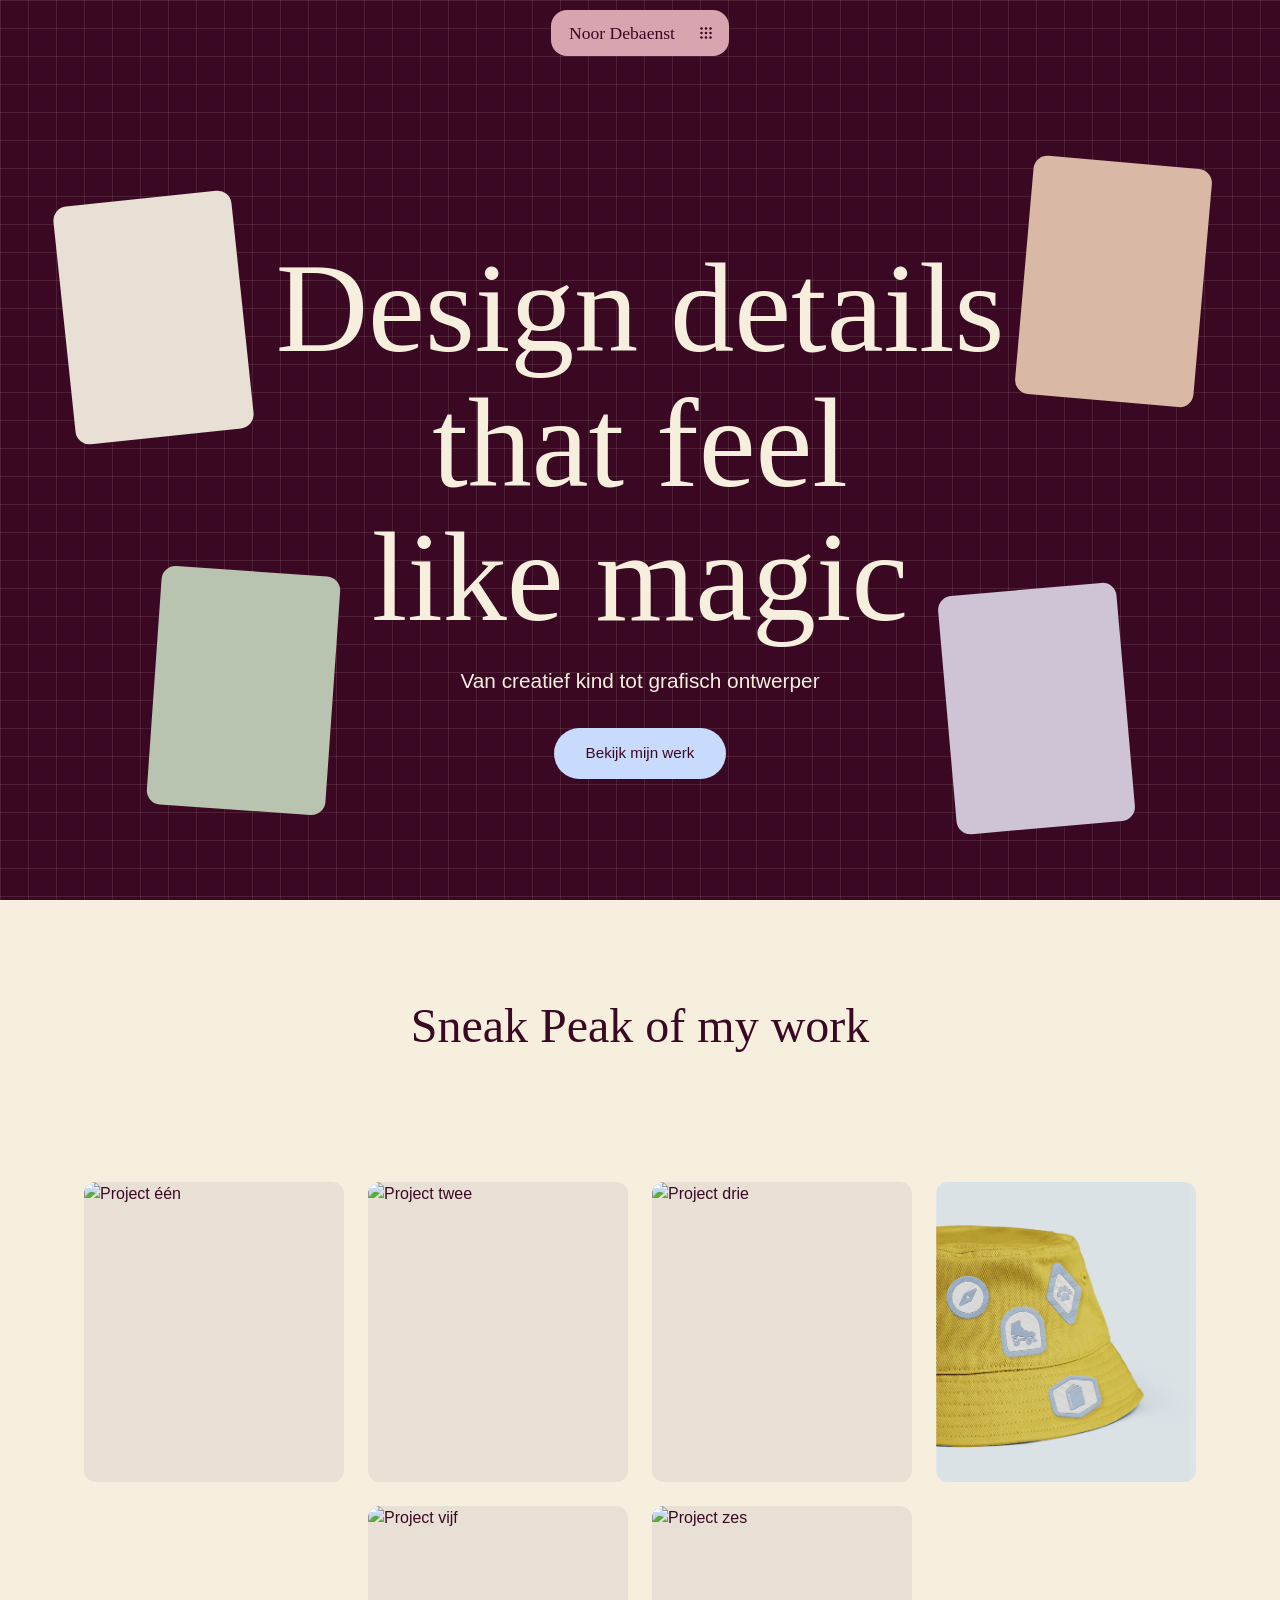
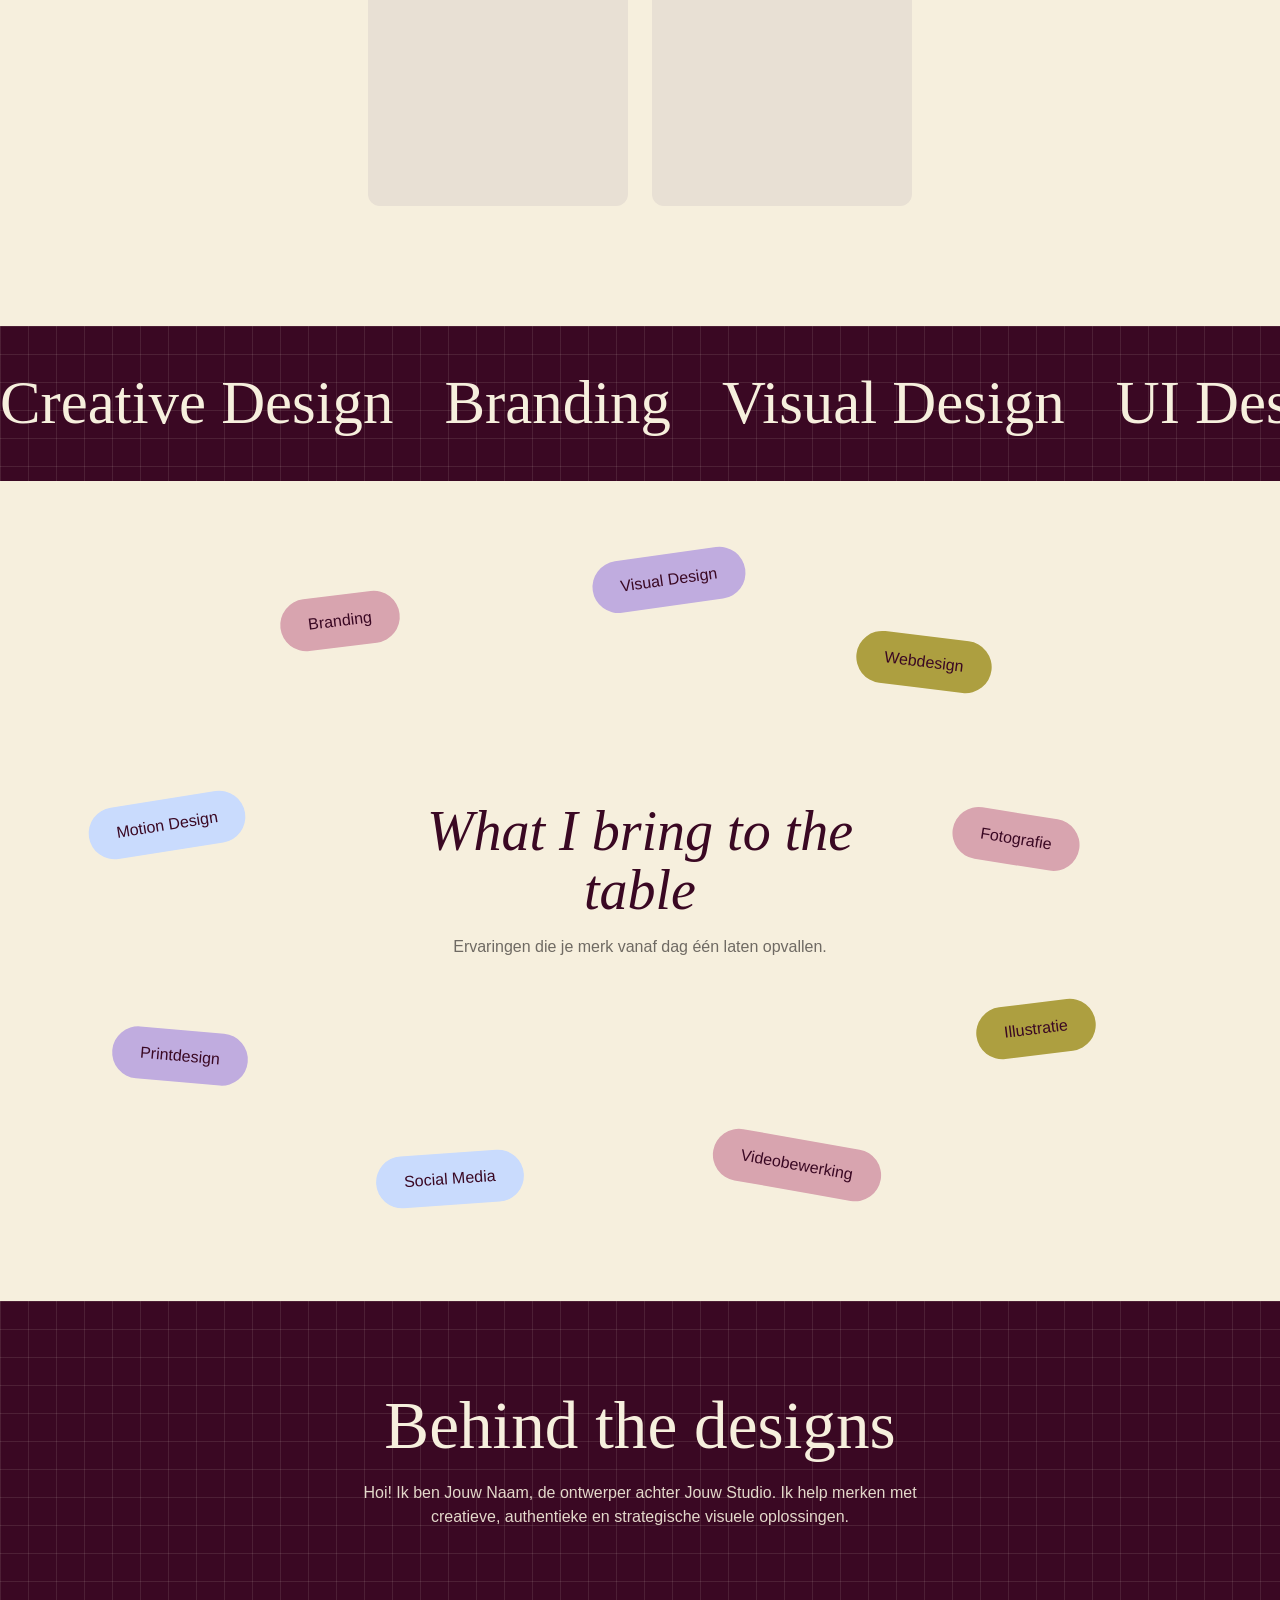
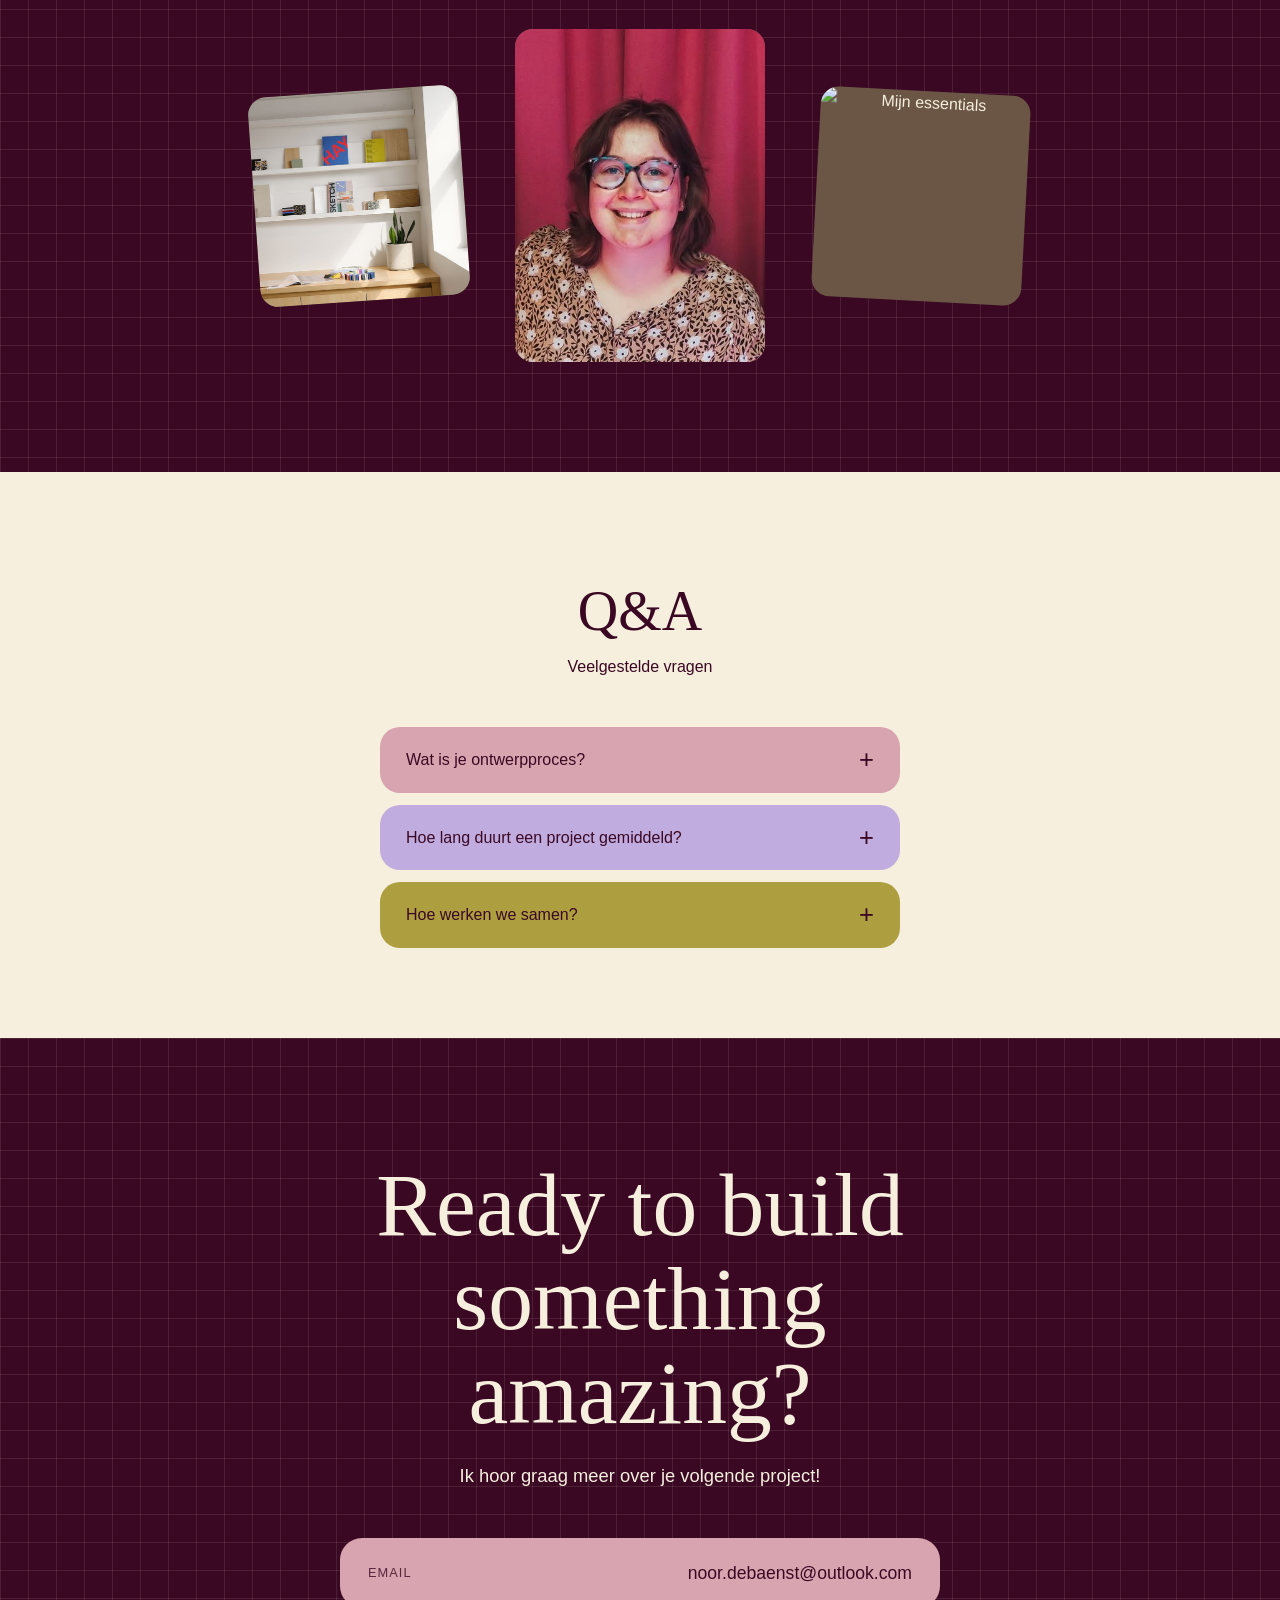
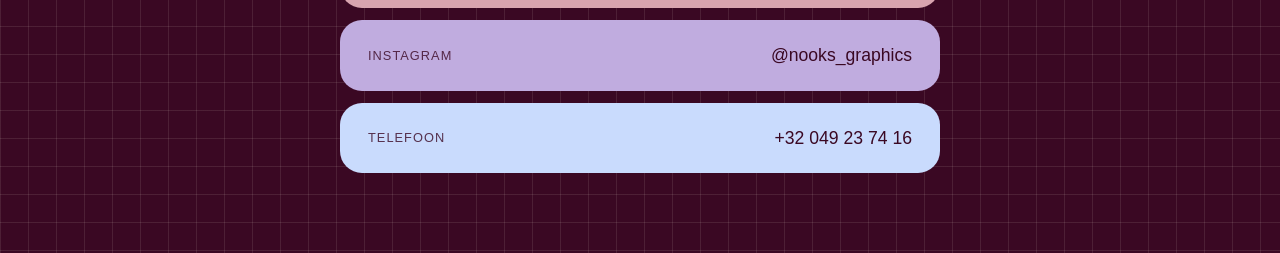
==== commit 53d28852: "Kleuren en hover aangepast" ====
--- a/index.html
+++ b/index.html
@@ -84,11 +84,11 @@
           </a>
           <a class="banner__item banner__item--mid" href="project-4.html">
             <img src="assets/images/project-4-cover.jpg" alt="Project vier">
-            <span>Project vier</span>
+            <span>Patches</span>
           </a>
           <a class="banner__item banner__item--mid" href="project-5.html">
             <img src="assets/images/project-5-cover.jpg" alt="Project vijf">
-            <span>Project vijf</span>
+            <span>Patches</span>
           </a>
           <a class="banner__item banner__item--mid" href="project-6.html">
             <img src="assets/images/project-6-cover.jpg" alt="Project zes">
@@ -152,7 +152,7 @@
 
     <section>
       <div class="wrap">
-        <h2 class="center">FAQ’s</h2>
+        <h2 class="center">Q&A </h2>
         <p class="faq__sub">Veelgestelde vragen</p>
 
         <div class="faq">
--- a/assets/css/screen.css
+++ b/assets/css/screen.css
@@ -1,7 +1,7 @@
 /* ============ BASIS ============ */
 :root {
   /*kleurenpakket*/
-    --cream:    #f6efdd;
+  --cream:    #f6efdd;
   --burgundy: #3a0823;
   --lavender: #c0acdf;
   --olive:    #ad9f40;
@@ -26,7 +26,7 @@
 
 body {
   font-family: "Helvetica Neue", Arial, sans-serif;
-  background: var(--bg); color: #3a0823;
+  background: var(--cream); color: #3a0823;
   line-height: 1.5;
 }
 
@@ -47,12 +47,10 @@
   display: flex; justify-content: center; padding: 0 12px;
 }
 .menu {
-  width: fit-content;          /* was: min(300px, 100%) */
+  width: fit-content;  /* was: min(300px, 100%) */
   max-width: 100%;
-  background: 
-#3a0823; color: #fff;
+  background: var(--pink); color: var(--burgundy);
   border-radius: 16px; overflow: hidden;
-  box-shadow: 0 8px 24px rgba(0, 0, 0, .15);
 }
 .menu__bar {
   display: flex;
@@ -66,13 +64,11 @@
 
 .menu__toggle {
   display: grid; place-items: center; width: 34px; height: 34px;
-  background: transparent; color: #fff; border: 0; border-radius: 10px; cursor: pointer;
+  background: transparent; color: var(--burgundy); border: 0; border-radius: 10px; cursor: pointer;
   transition: background .2s;
 }
 .menu__toggle svg { width: 18px; height: 18px; }
-.menu__toggle:hover { background: rgba(255, 255, 255, .12); }
-.menu__toggle:focus-visible { outline: 2px solid #fff; box-shadow: 0 0 0 3px 
-#2f5bd8; }
+.menu__toggle:hover { background: var(--cream); }
 
 .icon-close { display: none; }
 .menu.open .icon-dots { display: none; }
@@ -85,12 +81,42 @@
 
 .menu__list li:first-child { margin-top: 2px; }
 .menu__list li:last-child { margin-bottom: 8px; }
+.menu__list a {display: block; padding: 8px 18px; font-size: .95rem; transition: color .2s, padding .2s;
+}
+
 .menu__list a {
-  display: block; padding: 8px 18px; font-size: .95rem; transition: color .2s, padding .2s;
-}
-.menu__list a:hover { color: var(--sky); padding-left: 22px; }
-.menu__list a[aria-current="page"] { color: 
-#f2a65a; }
+  display: block;
+  margin: 0 8px;              /* ruimte rond het crème vlak */
+  padding: 8px 12px;
+  border-radius: 10px;        /* zelfde afronding als de menu-knop */
+  font-size: .95rem;
+  transition: background .2s, color .2s;
+}
+
+.menu__list a:hover,
+.menu__list a:focus-visible {
+  background: var(--cream);   /* de crème hoverstatus */
+  color: var(--burgundy);     /* donkere tekst, goed leesbaar op crème */
+}
+.menu__list a:hover { background: var(--cream); } 
+.menu__list ul { padding: 0 6px; }   /* ruimte zodat de highlight niet tegen de rand plakt */
+
+.menu__list a {
+  display: block;
+  padding: 8px 12px;
+  border-radius: 10px;               /* zelfde als .menu__toggle */
+  font-size: .95rem;
+  transition: background .2s, color .2s, padding .2s;
+}
+
+.menu__list a:hover,
+.menu__list a:focus-visible {
+  background: var(--cream);          /* of een andere kleur uit je pakket */
+  color: var(--burgundy);
+  padding-left: 16px;                /* behoud het kleine schuifeffect */
+}
+
+.menu__list a[aria-current="page"] { color: #f2a65a; }
 
 .hero {
   min-height: 100vh;
@@ -101,10 +127,13 @@
   position: relative;
   overflow: hidden;
 }
+
+
+
 /* ============ KNOPPEN ============ */
 .btn {
   display: inline-block; padding: 14px 32px; border-radius: 999px;
-  background: var(--ink); color: var(--bg); font-size: .95rem;
+  background: var(--sky); color: var(--burgandy); font-size: .95rem;
   transition: .25s; border: 0; cursor: pointer;
 }
 .btn:hover { background: var(--lavender); transform: translateY(-2px); }
@@ -113,21 +142,30 @@
 .hero {
   min-height: 100vh; display: grid; place-items: center; text-align: center;
   padding-top: 120px; position: relative; overflow: hidden;
-}
-.hero h1 { font-size: clamp(2.8rem, 10vw, 8rem); max-width: 12ch; margin: 0 auto 20px; }
-.hero p { color: var(--muted); font-size: 1.2rem; margin-bottom: 32px; }
+  background: var(--burgundy);
+}
+.hero h1 { font-size: clamp(2.2rem, 10vw, 8rem); max-width: 12ch; margin: 0 auto 20px; color: var(--cream); }
+.hero p { color: var(--cream); font-size: 1.3rem; margin-bottom: 32px; }
+
+.hero {
+  min-height: 100vh; display: grid; place-items: center; text-align: center;
+  padding-top: 120px; position: relative; overflow: hidden;
+
+  background-color: var(--burgundy);
+  background-image:
+    linear-gradient(rgba(246, 239, 221, .1) 1px, transparent 1px),
+    linear-gradient(90deg, rgba(246, 239, 221, .1) 1px, transparent 1px);
+  background-size: 28px 28px;
+}
 
 .float {
   position: absolute; width: clamp(90px, 14vw, 190px); aspect-ratio: 3/4;
   border-radius: 14px; background: var(--card); animation: bob 6s ease-in-out infinite;
 }
 .float:nth-child(1) { left: 5%;  top: 22%;    rotate: -6deg; }
-.float:nth-child(2) { right: 6%; top: 18%;    rotate: 5deg;  animation-delay: -2s; background: 
-#d9b8a6; }
-.float:nth-child(3) { left: 12%; bottom: 10%; rotate: 4deg;  animation-delay: -4s; background: 
-#b9c4b0; }
-.float:nth-child(4) { right: 12%; bottom: 8%; rotate: -5deg; animation-delay: -1s; background: 
-#cfc3d6; }
+.float:nth-child(2) { right: 6%; top: 18%;    rotate: 5deg;  animation-delay: -2s; background: #d9b8a6; }
+.float:nth-child(3) { left: 12%; bottom: 10%; rotate: 4deg;  animation-delay: -4s; background: #b9c4b0; }
+.float:nth-child(4) { right: 12%; bottom: 8%; rotate: -5deg; animation-delay: -1s; background: #cfc3d6; }
 @keyframes bob { 50% { transform: translateY(-16px); } }
 
 /* ============ INTRO ============ */
@@ -162,21 +200,33 @@
 
 /* ============ MARQUEE ============ */
 
+/* ============ MARQUEE ============ */
 .marquee {
   overflow: hidden;
-  padding: 18px 0;
-  background: var(--burgundy);
+  padding: clamp(28px, 5vw, 56px) 0;      /* blijft hetzelfde: de balk verandert niet */
   color: var(--cream);
+
+  background-color: var(--burgundy);
+  background-image:
+    linear-gradient(rgba(246, 239, 221, .1) 1px, transparent 1px),
+    linear-gradient(90deg, rgba(246, 239, 221, .1) 1px, transparent 1px);
+  background-size: clamp(20px, 2.5vw, 28px) clamp(20px, 2.5vw, 28px);
 }
 
 .track {
   display: flex;
-  gap: 48px;
+  gap: clamp(28px, 4vw, 56px);
   width: max-content;
   animation: scroll 28s linear infinite;
   font-family: Georgia, serif;
-  font-size: 1.8rem;
+  font-size: clamp(2.2rem, 5.5vw, 3.8rem);   /* was clamp(2.8rem, 7vw, 5rem) */
+  line-height: .7;
   white-space: nowrap;
+}
+
+@keyframes scroll {
+  from { transform: translateX(-50%); }
+  to   { transform: translateX(0); }
 }
 
 @keyframes scroll {
@@ -202,17 +252,29 @@
 .bring__cloud li {
   position: absolute;
   padding: 14px 28px; border-radius: 999px;
-  background: var(--pink); color: var(--burgundy);
+  background: var(--bg, var(--pink));
+  color: var(--fg, var(--burgundy));
   font-size: 1rem; font-weight: 500; white-space: nowrap; cursor: default;
   rotate: var(--r, 0deg);
   animation: drift 6s ease-in-out infinite;
-  transition: background .25s, scale .25s;
-}
+  transition: background .25s, color .25s, scale .25s;
+}
+
 .bring__cloud li:hover {
-  background: var(--olive);
+  background: var(--bg-hover, var(--burgundy));
+  color: var(--fg-hover, var(--cream));
   scale: 1.08;
   animation-play-state: paused;
 }
+
+/* Afwisselende kleuren (patroon van 5, herhaalt zichzelf) */
+/* Afwisselende kleuren (patroon van 4, herhaalt zichzelf) */
+.bring__cloud li:nth-child(4n + 1) { --bg: var(--pink);     --fg: var(--burgundy); }
+.bring__cloud li:nth-child(4n + 2) { --bg: var(--lavender); --fg: var(--burgundy); }
+.bring__cloud li:nth-child(4n + 3) { --bg: var(--olive);    --fg: var(--burgundy); }
+.bring__cloud li:nth-child(4n + 4) { --bg: var(--sky);      --fg: var(--burgundy); }
+
+
 @keyframes drift { 50% { translate: 0 -10px; } }
 
 /* Positie, hoek en tempo van elk pilletje */
@@ -243,10 +305,8 @@
   flex: 1; aspect-ratio: 3/4; border-radius: 14px; background: var(--card);
   display: flex; align-items: flex-end; padding: 14px; font-size: .85rem;
 }
-.essentials div:nth-child(2) { background: 
-#112103; }
-.essentials div:nth-child(3) { background: 
-#cfc3d6; }
+.essentials div:nth-child(2) { background: #112103; }
+.essentials div:nth-child(3) { background: #cfc3d6; }
 
 .skills { display: flex; flex-wrap: wrap; gap: 10px; margin-top: 24px; }
 .skills li { padding: 6px 16px; border: 1px solid #0003; border-radius: 999px; font-size: .9rem; }
@@ -258,12 +318,36 @@
   max-width: 520px; margin: 48px auto 0;
   display: grid; gap: 12px;
 }
+
 .faq details {
-  border: 1px solid rgba(29, 27, 25, .5); border-radius: 20px;
+  border: 0;
+  border-radius: 20px;
   padding: 0 26px;
-  transition: border-color .25s, background .25s;
-}
-.faq details[open] { background: rgba(232, 224, 212, .45); border-color: var(--ink); }
+  background: var(--bg, var(--pink));
+  color: var(--burgundy);
+  transition: background .25s, color .25s, transform .25s;
+}
+
+/* Afwisselende kleuren (patroon van 4, herhaalt zichzelf) */
+.faq details:nth-child(4n + 1) { --bg: var(--pink); }
+.faq details:nth-child(4n + 2) { --bg: var(--lavender); }
+.faq details:nth-child(4n + 3) { --bg: var(--olive); }
+.faq details:nth-child(4n + 4) { --bg: var(--sky); }
+
+/* Hover: bordeaux met crème tekst, zoals bij de pilletjes */
+.faq details:hover {
+  background: var(--burgundy);
+  color: var(--cream);
+  transform: translateY(-2px);
+}
+
+.faq details p {
+  padding: 0 0 22px;
+  color: inherit;              /* was var(--muted) */
+  animation: faqIn .3s ease;
+}
+
+
 
 .faq summary {
   display: flex; align-items: center; justify-content: space-between; gap: 16px;
@@ -277,6 +361,12 @@
 .faq details[open] summary::after { rotate: 45deg; }
 .faq summary:focus-visible { outline: 2px solid var(--accent); outline-offset: 4px; border-radius: 8px; }
 
+.faq details[open] { background: rgba(232, 224, 212, .45); border-color: var(--ink); }
+
+.faq details:hover {
+  background-color: #c0acdf;
+}
+
 .faq details p {
   padding: 0 0 22px; color: var(--muted);
   animation: faqIn .3s ease;
@@ -285,7 +375,9 @@
 
 /* ============ CONTACT (footer) ============ */
 .contact {
-  background-color: var(--burgundy); color: var(--cream); text-align: center;
+  background-color: var(--burgundy);
+  color: var(--cream);
+  text-align: center;
   background-image:
     linear-gradient(rgba(246, 239, 221, .1) 1px, transparent 1px),
     linear-gradient(90deg, rgba(246, 239, 221, .1) 1px, transparent 1px);
@@ -295,28 +387,58 @@
 .contact h2 { font-size: clamp(2.8rem, 7vw, 6rem); max-width: 14ch; margin: 0 auto 22px; }
 .contact p { font-size: 1.15rem; }
 
-.contact-rows { display: grid; gap: 12px; max-width: 600px; margin: 48px auto 0; text-align: left; }
+.contact-rows {
+  display: grid;
+  gap: 12px;
+  max-width: 600px;
+  margin: 48px auto 0;
+  text-align: left;
+}
+
 .contact-row {
   display: flex; align-items: center; justify-content: space-between; gap: 16px;
-  padding: 22px 28px; background: var(--burgundy);
-  border: 1px solid rgba(246, 239, 232, .35); border-radius: 22px;  transition: background .25s, border-color .25s, color .25s, transform .25s;
-}
-.contact-row__label { font-family: var(--font-mono); font-size: .8rem; letter-spacing: .08em; text-transform: uppercase; opacity: .8; }
+  padding: 22px 28px;
+  background: var(--bg, var(--pink));
+  color: var(--fg, var(--burgundy));
+  border: 0;
+  border-radius: 22px;
+  transition: background .25s, color .25s, transform .25s;
+}
+
+/* Kleuren per rij (patroon van 4, herhaalt zichzelf) */
+.contact-row:nth-child(4n + 1) { --bg: var(--pink); }
+.contact-row:nth-child(4n + 2) { --bg: var(--lavender); }
+.contact-row:nth-child(4n + 3) { --bg: var(--sky); }
+.contact-row:nth-child(4n + 4) { --bg: var(--olive); }
+
+.contact-row__label {
+  font-family: inherit;
+  font-size: .8rem;
+  letter-spacing: .08em;
+  text-transform: uppercase;
+  opacity: .8;
+}
 .contact-row__value { display: inline-flex; align-items: center; font-size: 1.1rem; }
 
+/* Pijltje: verschijnt bij hover */
 .contact-row__arrow {
   width: 0; margin-left: 0; opacity: 0; flex: none;
   transition: width .25s ease, margin-left .25s ease, opacity .25s ease;
 }
+
+/* Hover en toetsenbordfocus: crème vlak met bordeaux tekst */
 .contact-row:hover,
-.contact-row:focus-visible { background: var(--pink); border-color: var(--pink); color: var(--burgundy); transform: translateY(-2px); }
+.contact-row:focus-visible {
+  background: var(--cream);
+  color: var(--burgundy);
+  transform: translateY(-2px);
+}
 .contact-row:hover .contact-row__arrow,
-.contact-row:focus-visible .contact-row__arrow { width: 20px; margin-left: 10px; opacity: 1; }
+.contact-row:focus-visible .contact-row__arrow {
+  width: 20px; margin-left: 10px; opacity: 1;
+}
 .contact-row:focus-visible { outline: 2px solid var(--cream); outline-offset: 3px; }
 
-.faq details:hover {
-  background-color: #c0acdf;
-}
 
 /* ============ SUBPAGINA'S ============ */
 .page-head { padding: 160px 0 40px; }
@@ -456,7 +578,7 @@
 
 /* ============ BANNER MET WERK ============ */
 
-/* ============ PROJECTEN ============ */
+/* ============ BANNER MET WERK ============ */
 
 .showcase {
   padding-bottom: 90px;
@@ -474,8 +596,6 @@
 .banner {
   overflow: visible;
   padding: 30px 20px;
-  mask-image: none;
-  -webkit-mask-image: none;
 }
 
 /* Projectkaarten naast elkaar */
@@ -488,7 +608,7 @@
   width: 100%;
 }
 
-/* Alle projectkaarten even groot */
+/* Projectkaart */
 .banner__item {
   position: relative;
   display: block;
@@ -500,10 +620,7 @@
   overflow: hidden;
   background: var(--card);
   text-decoration: none;
-
-  transition:
-    transform 0.3s ease,
-    box-shadow 0.3s ease;
+  transition: transform .3s ease, box-shadow .3s ease;
 }
 
 /* Afbeelding vult de kaart */
@@ -514,27 +631,16 @@
   object-fit: cover;
 }
 
-/* Projecttitel */
-.banner__item span {
-  position: absolute;
-  right: 0;
-  bottom: 0;
-  left: 0;
-  padding: 20px 16px;
-  color: #fff;
-  font-size: 1rem;
-  font-weight: 500;
-  background: linear-gradient(
-    to top,
-    rgba(0, 0, 0, 0.7),
-    transparent
-  );
-}
-
-/* Klein beetje groter bij hover */
+/* Afwisselende formaten */
+.banner__item--tall   { height: 360px; }
+.banner__item--mid    { height: 300px; }
+.banner__item--square { height: 320px; }
+.banner__item--wide   { height: 260px; }
+
+/* Hover op de kaart */
 .banner__item:hover {
   transform: scale(1.04);
-  box-shadow: 0 14px 30px rgba(0, 0, 0, 0.18);
+  box-shadow: 0 14px 30px rgba(0, 0, 0, .18);
   z-index: 1;
 }
 
@@ -544,12 +650,38 @@
   outline-offset: 4px;
 }
 
+/* Titel die verschijnt bij hover */
+.banner__item span {
+  position: absolute;
+  left: 14px;
+  bottom: 14px;
+  right: auto;
+  padding: 10px 20px;
+  border-radius: 999px;
+  background: var(--bg, var(--pink));
+  color: var(--burgundy);
+  font-size: 1rem;
+  font-weight: 700;
+  opacity: 0;
+  transform: translateY(6px);
+  transition: opacity .3s, transform .3s;
+}
+
+.banner__item:hover span,
+.banner__item:focus-visible span {
+  opacity: 1;
+  transform: none;
+}
+
+/* Kleur per project (patroon van 4, herhaalt zichzelf) */
+.banner__item:nth-child(4n + 1) { --bg: var(--pink); }
+.banner__item:nth-child(4n + 2) { --bg: var(--lavender); }
+.banner__item:nth-child(4n + 3) { --bg: var(--olive); }
+.banner__item:nth-child(4n + 4) { --bg: var(--sky); }
+
 /* ============ TABLET ============ */
-
 @media (max-width: 900px) {
-  .banner__track {
-    gap: 20px;
-  }
+  .banner__track { gap: 20px; }
 
   .banner__item {
     flex-basis: 220px;
@@ -559,11 +691,8 @@
 }
 
 /* ============ MOBIEL ============ */
-
 @media (max-width: 520px) {
-  .banner {
-    padding: 20px 16px;
-  }
+  .banner { padding: 20px 16px; }
 
   .banner__track {
     flex-direction: column;
@@ -577,24 +706,465 @@
     max-width: 340px;
     height: 300px;
   }
-}
-
-/* Titel die verschijnt bij hover */
+
+  .banner__item span {
+    font-size: .9rem;
+    padding: 8px 16px;
+  }
+}
+
+@media (prefers-reduced-motion: reduce) {
+  .banner { overflow-x: auto; }
+}
+
+/* ============ PROJECTEN (grid op subpagina's) ============ */
+.grid { display: grid; grid-template-columns: repeat(2, 1fr); gap: 28px; margin-top: 48px; }
+.project { display: block; }
+.project .img {
+  aspect-ratio: 4/3; border-radius: var(--radius); background: var(--card);
+  overflow: hidden; transition: .4s;
+}
+.project:hover .img { transform: scale(.98); border-radius: 32px; }
+.project h3 { margin-top: 16px; font-size: 1.3rem; }
+.project p { color: var(--muted); font-size: .95rem; margin-top: 4px; }
+.tag { display: inline-block; margin-top: 10px; padding: 4px 12px; border: 1px solid #0003; border-radius: 999px; font-size: .78rem; }
+.project.hidden { display: none; }
+.more { text-align: center; margin-top: 48px; }
+
+.img--2 { background: #d9b8a6; }
+.img--3 { background: #b9c4b0; }
+.img--4 { background: #cfc3d6; }
+
+/* Afbeeldingen in blokken */
+.img img, .portrait img { width: 100%; height: 100%; object-fit: cover; background: var(--pink); }
+
+/* ============ BANNER MET WERK (sneak peek) ============ */
+.showcase { padding-bottom: 90px; }
+
+.showcase__label {
+  text-align: center;
+  font-family: Georgia, serif;
+  font-style: italic;
+  font-size: 1.1rem;
+  margin-bottom: 8px;
+}
+
+.banner { overflow: visible; padding: 30px 20px; }
+
+.banner__track {
+  display: flex;
+  justify-content: center;
+  align-items: stretch;
+  flex-wrap: wrap;
+  gap: 24px;
+  width: 100%;
+}
+
+.banner__item {
+  position: relative;
+  display: block;
+  flex: 0 1 260px;
+  width: 260px;
+  height: 320px;
+  margin: 0;
+  border-radius: 12px;
+  overflow: hidden;
+  background: var(--card);
+  text-decoration: none;
+  transition: transform .3s ease, box-shadow .3s ease;
+}
+
+.banner__item img {
+  display: block;
+  width: 100%;
+  height: 100%;
+  object-fit: cover;
+}
+
+/* Afwisselende formaten */
+.banner__item--tall   { height: 360px; }
+.banner__item--mid    { height: 300px; }
+.banner__item--square { height: 320px; }
+.banner__item--wide   { height: 260px; }
+
+.banner__item:hover {
+  transform: scale(1.04);
+  box-shadow: 0 14px 30px rgba(0, 0, 0, .18);
+  z-index: 1;
+}
+.banner__item:focus-visible { outline: 3px solid var(--accent); outline-offset: 4px; }
+
+/* Titel: kleurvol label, alleen zichtbaar bij hover */
 .banner__item span {
-  position: absolute; left: 12px; bottom: 12px;
-  padding: 6px 12px; border-radius: 999px;
-  background: rgba(29, 27, 25, .85); color: #fff; font-size: .8rem;
-  opacity: 0; transform: translateY(6px); transition: .3s;
+  position: absolute;
+  left: 14px;
+  bottom: 14px;
+  right: auto;
+  padding: 10px 20px;
+  border-radius: 999px;
+  background: var(--bg, var(--pink));
+  color: var(--burgundy);
+  font-size: 1rem;
+  font-weight: 700;
+  opacity: 0;
+  transform: translateY(6px);
+  transition: opacity .3s, transform .3s;
 }
 .banner__item:hover span,
 .banner__item:focus-visible span { opacity: 1; transform: none; }
 
-/* Afwisselende formaten */
-.banner__item--tall   { height: 360px; aspect-ratio: 3/4; }
-.banner__item--mid    { height: 300px; aspect-ratio: 4/5; }
-.banner__item--square { height: 320px; aspect-ratio: 1/1; }
-.banner__item--wide   { height: 260px; aspect-ratio: 4/3; }
+/* Kleur per project (patroon van 4, herhaalt zichzelf) */
+.banner__item:nth-child(4n + 1) { --bg: var(--pink); }
+.banner__item:nth-child(4n + 2) { --bg: var(--lavender); }
+.banner__item:nth-child(4n + 3) { --bg: var(--olive); }
+.banner__item:nth-child(4n + 4) { --bg: var(--sky); }
+
+/* Tablet */
+@media (max-width: 900px) {
+  .banner__track { gap: 20px; }
+  .banner__item { flex-basis: 220px; width: 220px; height: 280px; }
+}
+
+/* Mobiel */
+@media (max-width: 520px) {
+  .banner { padding: 20px 16px; }
+  .banner__track { flex-direction: column; align-items: center; gap: 24px; }
+  .banner__item { flex: none; width: 100%; max-width: 340px; height: 300px; }
+  .banner__item span { font-size: .9rem; padding: 8px 16px; }
+}
+
+/* ============ MARQUEE ============ */
+.marquee {
+  overflow: hidden;
+  padding: clamp(28px, 5vw, 56px) 0;
+  color: var(--cream);
+  background-color: var(--burgundy);
+  background-image:
+    linear-gradient(rgba(246, 239, 221, .1) 1px, transparent 1px),
+    linear-gradient(90deg, rgba(246, 239, 221, .1) 1px, transparent 1px);
+  background-size: clamp(20px, 2.5vw, 28px) clamp(20px, 2.5vw, 28px);
+}
+
+.track {
+  display: flex;
+  gap: clamp(28px, 4vw, 56px);
+  width: max-content;
+  animation: scroll 28s linear infinite;
+  font-family: Georgia, serif;
+  font-size: clamp(2.2rem, 5.5vw, 3.8rem);
+  line-height: .7;
+  white-space: nowrap;
+}
+
+@keyframes scroll {
+  from { transform: translateX(-50%); }
+  to   { transform: translateX(0); }
+}
+
+/* ============ WHAT I BRING TO THE TABLE ============ */
+.bring { padding: 60px 0; }
+
+.bring__inner {
+  position: relative; min-height: 680px;
+  display: grid; place-items: center; text-align: center;
+}
+.bring__text { position: relative; z-index: 1; max-width: 460px; }
+.bring__text h2 { margin-bottom: 16px; font-style: italic; }
+.bring__text img { margin: 0 auto 16px; }
+
+.bring__cloud { position: absolute; inset: 0; list-style: none; }
+.bring__cloud li {
+  position: absolute;
+  padding: 14px 28px; border-radius: 999px;
+  background: var(--bg, var(--pink));
+  color: var(--fg, var(--burgundy));
+  font-size: 1rem; font-weight: 500; white-space: nowrap; cursor: default;
+  rotate: var(--r, 0deg);
+  animation: drift 6s ease-in-out infinite;
+  transition: background .25s, color .25s, scale .25s;
+}
+.bring__cloud li:hover {
+  background: var(--burgundy);
+  color: var(--cream);
+  scale: 1.08;
+  animation-play-state: paused;
+}
+
+/* Afwisselende kleuren (patroon van 4, herhaalt zichzelf) */
+.bring__cloud li:nth-child(4n + 1) { --bg: var(--pink); }
+.bring__cloud li:nth-child(4n + 2) { --bg: var(--lavender); }
+.bring__cloud li:nth-child(4n + 3) { --bg: var(--olive); }
+.bring__cloud li:nth-child(4n + 4) { --bg: var(--sky); }
+
+@keyframes drift { 50% { translate: 0 -10px; } }
+
+/* Positie, hoek en tempo van elk pilletje */
+.bring__cloud li:nth-child(1) { top: 8%;  left: 20%; --r: -7deg; }
+.bring__cloud li:nth-child(2) { top: 2%;  left: 46%; --r: -8deg; animation-duration: 7s;   animation-delay: -1s; }
+.bring__cloud li:nth-child(3) { top: 14%; left: 68%; --r: 7deg;  animation-duration: 5.5s; animation-delay: -2s; }
+.bring__cloud li:nth-child(4) { top: 38%; left: 4%;  --r: -9deg; animation-duration: 6.5s; animation-delay: -3s; }
+.bring__cloud li:nth-child(5) { top: 40%; left: 76%; --r: 9deg;  animation-duration: 7.5s; animation-delay: -1.5s; }
+.bring__cloud li:nth-child(6) { top: 72%; left: 6%;  --r: 5deg;  animation-duration: 6s;   animation-delay: -4s; }
+.bring__cloud li:nth-child(7) { top: 68%; left: 78%; --r: -7deg; animation-duration: 5s;   animation-delay: -2.5s; }
+.bring__cloud li:nth-child(8) { top: 90%; left: 28%; --r: -4deg; animation-duration: 7s;   animation-delay: -3.5s; }
+.bring__cloud li:nth-child(9) { top: 88%; left: 56%; --r: 10deg; animation-duration: 6.5s; animation-delay: -0.5s; }
+
+/* Kleiner scherm: pilletjes onder de titel */
+@media (max-width: 900px) {
+  .bring__inner { display: block; min-height: 0; }
+  .bring__cloud {
+    position: static; display: flex; flex-wrap: wrap;
+    justify-content: center; gap: 12px; margin-top: 36px;
+  }
+  .bring__cloud li { position: static; padding: 11px 22px; font-size: .95rem; }
+}
+
+/* ============ BEHIND THE DESIGNS ============ */
+.behind { padding: 20px 0; }
+
+.behind__inner {
+  max-width: none;
+  margin: 0;
+  background-color: var(--burgundy);
+  color: var(--cream);
+  background-image:
+    linear-gradient(rgba(246, 239, 221, .1) 1px, transparent 1px),
+    linear-gradient(90deg, rgba(246, 239, 221, .1) 1px, transparent 1px);
+  background-size: 28px 28px;
+  border-radius: 0;
+  padding: 90px 24px 110px;
+  text-align: center;
+}
+
+.behind h2 { font-size: clamp(2.4rem, 6vw, 4.2rem); margin-bottom: 20px; }
+.behind__text { max-width: 560px; margin: 0 auto; opacity: .9; }
+
+.behind__photos {
+  display: flex; justify-content: center; align-items: center;
+  gap: clamp(16px, 4vw, 56px); margin-top: 100px;
+}
+
+.photo {
+  position: relative; flex: none;
+  background: #6b5646; border-radius: 18px;
+  transition: transform .35s ease, rotate .35s ease;
+}
+.photo img { width: 100%; height: 100%; object-fit: cover; border-radius: inherit; }
+.photo:focus-visible { outline: 3px solid var(--pink); outline-offset: 6px; }
+
+.photo--1 { width: clamp(100px, 18vw, 210px); aspect-ratio: 1/1;  rotate: -4deg; --bubble: var(--pink); }
+.photo--2 { width: clamp(120px, 22vw, 250px); aspect-ratio: 3/4;                 --bubble: var(--lavender); }
+.photo--3 { width: clamp(100px, 18vw, 210px); aspect-ratio: 1/1;  rotate: 3deg;  --bubble: var(--sky); }
+
+.photo:hover,
+.photo:focus-visible { transform: translateY(-6px) scale(1.04); rotate: 0deg; }
+
+/* Tekstbubbel: de tekst komt uit data-bubble in de HTML */
+.photo::after {
+  content: attr(data-bubble);
+  position: absolute; left: 50%; bottom: calc(100% + 14px);
+  padding: 8px 16px; border-radius: 999px;
+  background: var(--bubble, var(--cream));
+  color: var(--burgundy);
+  font-size: .9rem; font-weight: 600; white-space: nowrap;
+  opacity: 0; pointer-events: none;
+  translate: -50% 8px; scale: .85; transform-origin: bottom center;
+  transition: opacity .25s, translate .25s, scale .25s;
+}
+/* Staartje van de bubbel */
+.photo::before {
+  content: "";
+  position: absolute; left: 50%; bottom: calc(100% + 6px);
+  border: 7px solid transparent;
+  border-top-color: var(--bubble, var(--cream));
+  border-bottom: 0;
+  opacity: 0; pointer-events: none;
+  translate: -50% 8px;
+  transition: opacity .25s, translate .25s;
+}
+.photo:hover::after,
+.photo:focus-visible::after { opacity: 1; translate: -50% 0; scale: 1; }
+.photo:hover::before,
+.photo:focus-visible::before { opacity: 1; translate: -50% 0; }
+
+/* ============ OVER MIJ ============ */
+.about { display: grid; grid-template-columns: 1fr 1fr; gap: 56px; align-items: center; }
+.portrait { aspect-ratio: 3/4; border-radius: var(--radius); overflow: hidden; }
+.essentials { display: flex; gap: 14px; margin-top: 32px; }
+.essentials div {
+  flex: 1; aspect-ratio: 3/4; border-radius: 14px; background: var(--card);
+  display: flex; align-items: flex-end; padding: 14px; font-size: .85rem;
+}
+.essentials div:nth-child(2) { background: #112103; }
+.essentials div:nth-child(3) { background: #cfc3d6; }
+
+.skills { display: flex; flex-wrap: wrap; gap: 10px; margin-top: 24px; }
+.skills li { padding: 6px 16px; border: 1px solid #0003; border-radius: 999px; font-size: .9rem; }
+
+/* ============ FAQ ============ */
+.faq__sub { text-align: center; margin-top: 14px; }
+
+.faq {
+  max-width: 520px; margin: 48px auto 0;
+  display: grid; gap: 12px;
+}
+
+.faq details {
+  border: 0;
+  border-radius: 20px;
+  padding: 0 26px;
+  background: var(--bg, var(--pink));
+  color: var(--burgundy);
+  transition: background .25s, color .25s, transform .25s;
+}
+
+/* Afwisselende kleuren (patroon van 4, herhaalt zichzelf) */
+.faq details:nth-child(4n + 1) { --bg: var(--pink); }
+.faq details:nth-child(4n + 2) { --bg: var(--lavender); }
+.faq details:nth-child(4n + 3) { --bg: var(--olive); }
+.faq details:nth-child(4n + 4) { --bg: var(--sky); }
+
+/* Hover: bordeaux met crème tekst */
+.faq details:hover {
+  background: var(--burgundy);
+  color: var(--cream);
+  transform: translateY(-2px);
+}
+
+.faq summary {
+  display: flex; align-items: center; justify-content: space-between; gap: 16px;
+  padding: 20px 0; cursor: pointer; list-style: none; font-size: 1rem;
+}
+.faq summary::-webkit-details-marker { display: none; }
+.faq summary::after {
+  content: "+"; font-size: 1.6rem; font-weight: 300; line-height: 1;
+  transition: rotate .3s ease;
+}
+.faq details[open] summary::after { rotate: 45deg; }
+.faq summary:focus-visible { outline: 2px solid var(--accent); outline-offset: 4px; border-radius: 8px; }
+
+.faq details p {
+  padding: 0 0 22px;
+  color: inherit;
+  animation: faqIn .3s ease;
+}
+@keyframes faqIn { from { opacity: 0; translate: 0 -6px; } }
+
+/* ============ CONTACT (footer) ============ */
+.contact {
+  background-color: var(--burgundy);
+  color: var(--cream);
+  text-align: center;
+  background-image:
+    linear-gradient(rgba(246, 239, 221, .1) 1px, transparent 1px),
+    linear-gradient(90deg, rgba(246, 239, 221, .1) 1px, transparent 1px);
+  background-size: 28px 28px;
+}
+.contact .wrap { padding-block: 120px 80px; }
+.contact h2 { font-size: clamp(2.8rem, 7vw, 6rem); max-width: 14ch; margin: 0 auto 22px; }
+.contact p { font-size: 1.15rem; }
+
+.contact-rows {
+  display: grid;
+  gap: 12px;
+  max-width: 600px;
+  margin: 48px auto 0;
+  text-align: left;
+}
+
+.contact-row {
+  display: flex; align-items: center; justify-content: space-between; gap: 16px;
+  padding: 22px 28px;
+  background: var(--bg, var(--pink));
+  color: var(--burgundy);
+  border: 0;
+  border-radius: 22px;
+  transition: background .25s, color .25s, transform .25s;
+}
+
+/* Kleuren per rij */
+.contact-row:nth-child(4n + 1) { --bg: var(--pink); }
+.contact-row:nth-child(4n + 2) { --bg: var(--lavender); }
+.contact-row:nth-child(4n + 3) { --bg: var(--sky); }
+.contact-row:nth-child(4n + 4) { --bg: var(--olive); }
+
+.contact-row__label {
+  font-family: inherit;
+  font-size: .8rem;
+  letter-spacing: .08em;
+  text-transform: uppercase;
+  opacity: .8;
+}
+.contact-row__value { display: inline-flex; align-items: center; font-size: 1.1rem; }
+
+/* Pijltje: verschijnt bij hover */
+.contact-row__arrow {
+  width: 0; margin-left: 0; opacity: 0; flex: none;
+  transition: width .25s ease, margin-left .25s ease, opacity .25s ease;
+}
+
+.contact-row:hover,
+.contact-row:focus-visible {
+  background: var(--cream);
+  color: var(--burgundy);
+  transform: translateY(-2px);
+}
+.contact-row:hover .contact-row__arrow,
+.contact-row:focus-visible .contact-row__arrow { width: 20px; margin-left: 10px; opacity: 1; }
+.contact-row:focus-visible { outline: 2px solid var(--cream); outline-offset: 3px; }
+
+/* ============ SUBPAGINA'S ============ */
+.page-head { padding: 160px 0 40px; }
+.page-head h1 { font-size: clamp(2.6rem, 8vw, 6rem); margin-bottom: 16px; }
+.page-head p { color: var(--muted); max-width: 52ch; font-size: 1.15rem; }
+
+.back { display: inline-block; margin-bottom: 24px; color: var(--muted); transition: color .2s; }
+.back:hover { color: var(--accent); }
+
+.meta {
+  display: flex; gap: 40px; flex-wrap: wrap;
+  margin-top: 32px; padding-top: 24px; border-top: 1px solid #0002;
+}
+.meta dt { font-size: .8rem; text-transform: uppercase; letter-spacing: .08em; color: var(--muted); }
+.meta dd { margin-top: 4px; }
+
+.cover { aspect-ratio: 16/9; border-radius: var(--radius); background: var(--card); overflow: hidden; }
+.cover img { width: 100%; height: 100%; object-fit: cover; }
+
+.prose { max-width: 680px; margin: 0 auto; }
+.prose h2 { font-size: clamp(1.6rem, 3.5vw, 2.4rem); margin: 56px 0 12px; }
+.prose p { color: var(--muted); margin-bottom: 16px; }
+
+.gallery { display: grid; grid-template-columns: repeat(2, 1fr); gap: 20px; margin-top: 56px; }
+.gallery div { aspect-ratio: 4/3; border-radius: var(--radius); background: var(--card); overflow: hidden; }
+.gallery div:nth-child(2) { background: #d9b8a6; }
+.gallery div:nth-child(3) { background: #b9c4b0; }
+.gallery div:nth-child(4) { background: #cfc3d6; }
+.gallery img { width: 100%; height: 100%; object-fit: cover; }
+
+.pager {
+  display: flex; justify-content: space-between; gap: 20px;
+  padding: 40px 0; margin-top: 80px; border-top: 1px solid #0002;
+}
+.pager a { transition: color .2s; }
+.pager a:hover { color: var(--accent); }
+
+.contact-list { display: grid; gap: 14px; margin-top: 40px; max-width: 520px; }
+.contact-list a {
+  display: flex; justify-content: space-between;
+  padding: 20px 24px; background: var(--card); border-radius: var(--radius); transition: .25s;
+}
+.contact-list a:hover { background: var(--ink); color: var(--cream); }
+
+.site-footer { padding: 40px 0; text-align: center; color: var(--muted); font-size: .9rem; }
+
+/* ============ RESPONSIVE ============ */
+@media (max-width: 800px) {
+  .grid, .services, .about, .gallery { grid-template-columns: 1fr; }
+  .float { opacity: .5; }
+}
 
 @media (prefers-reduced-motion: reduce) {
+  * { animation: none !important; }
   .banner { overflow-x: auto; }
 }
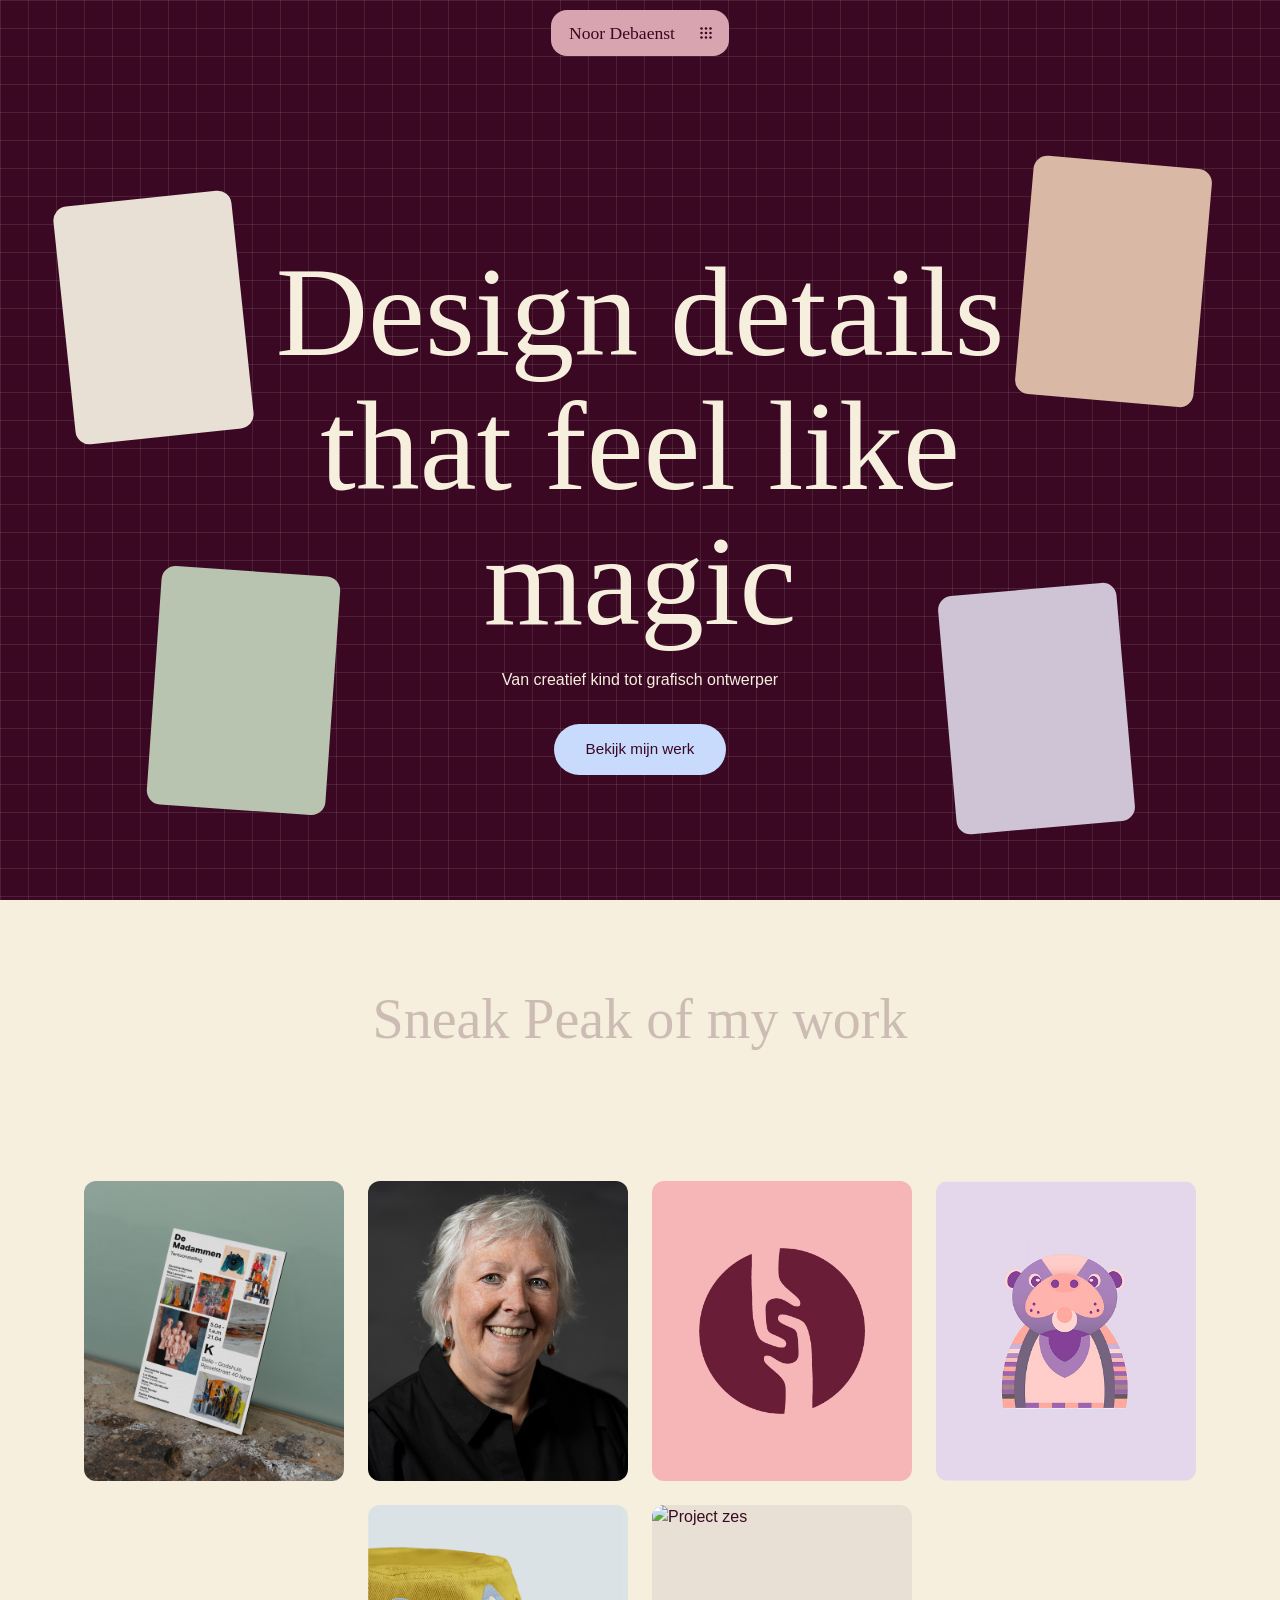
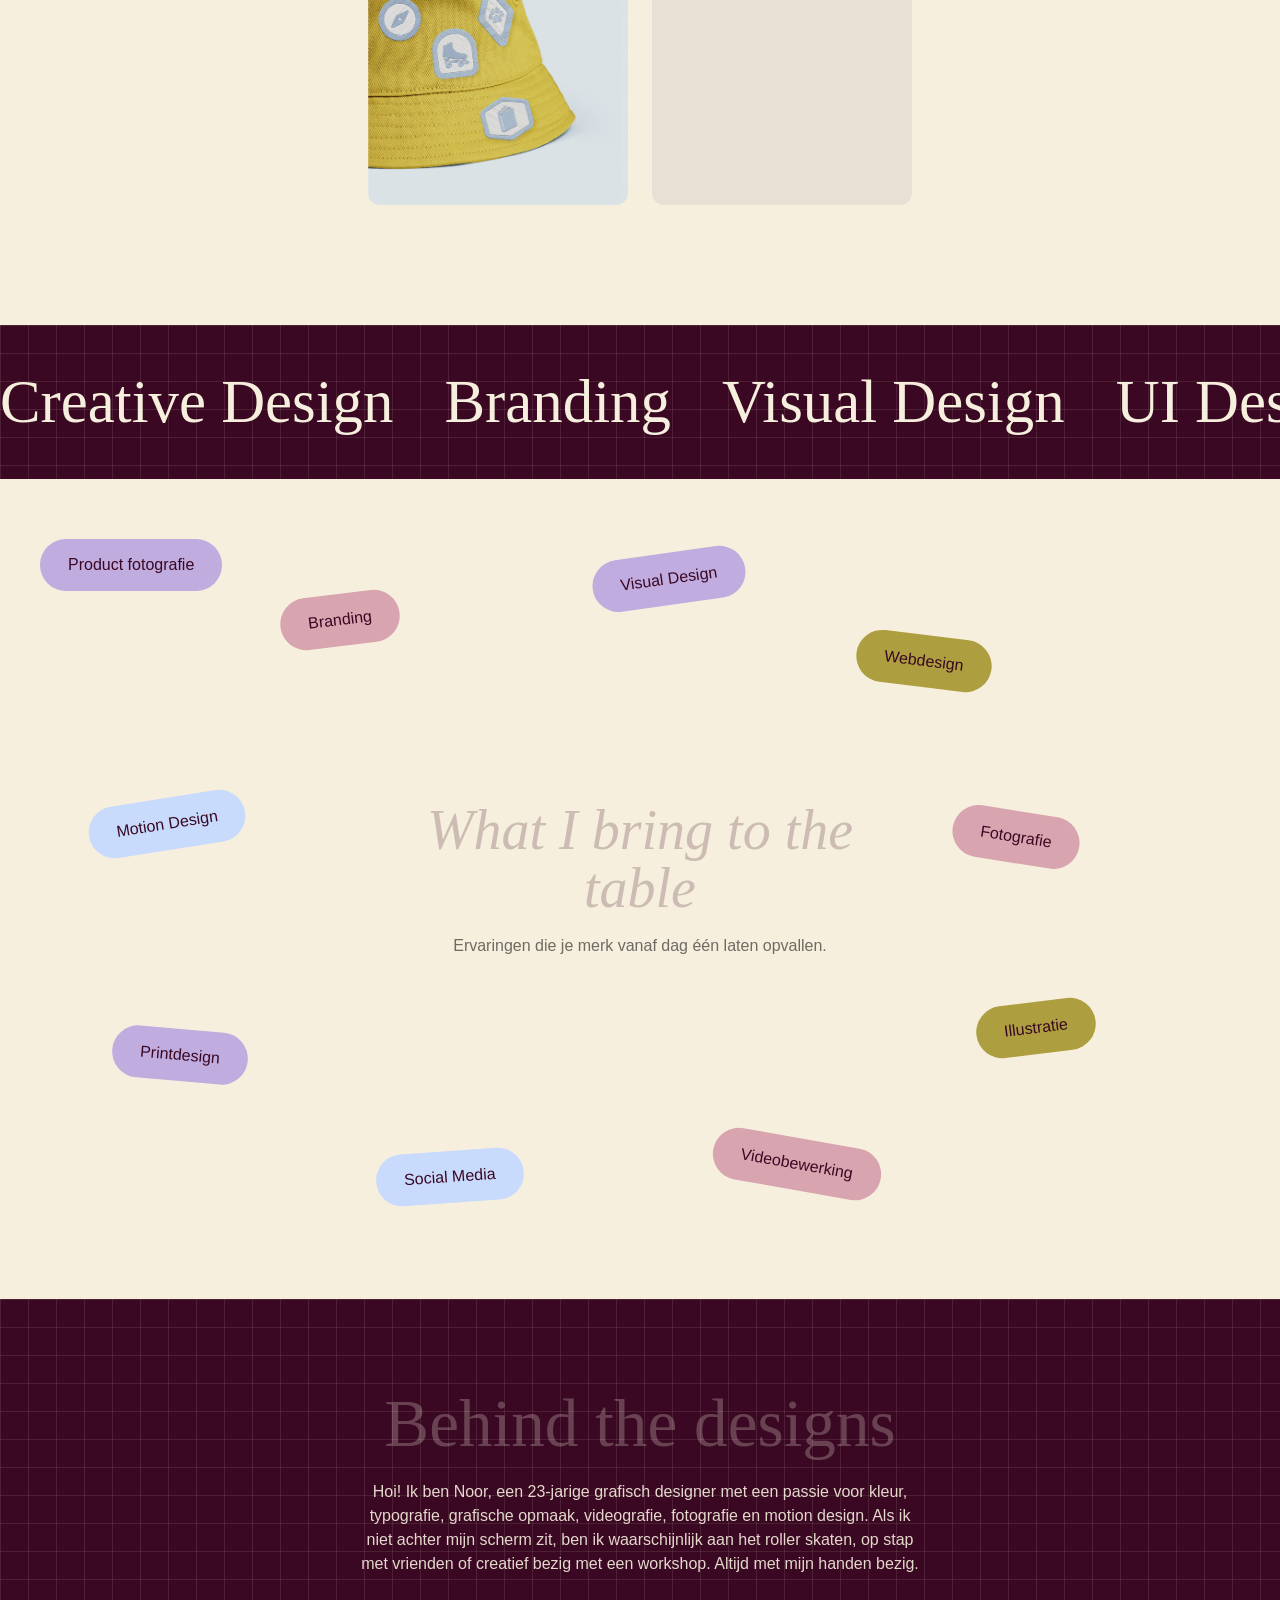
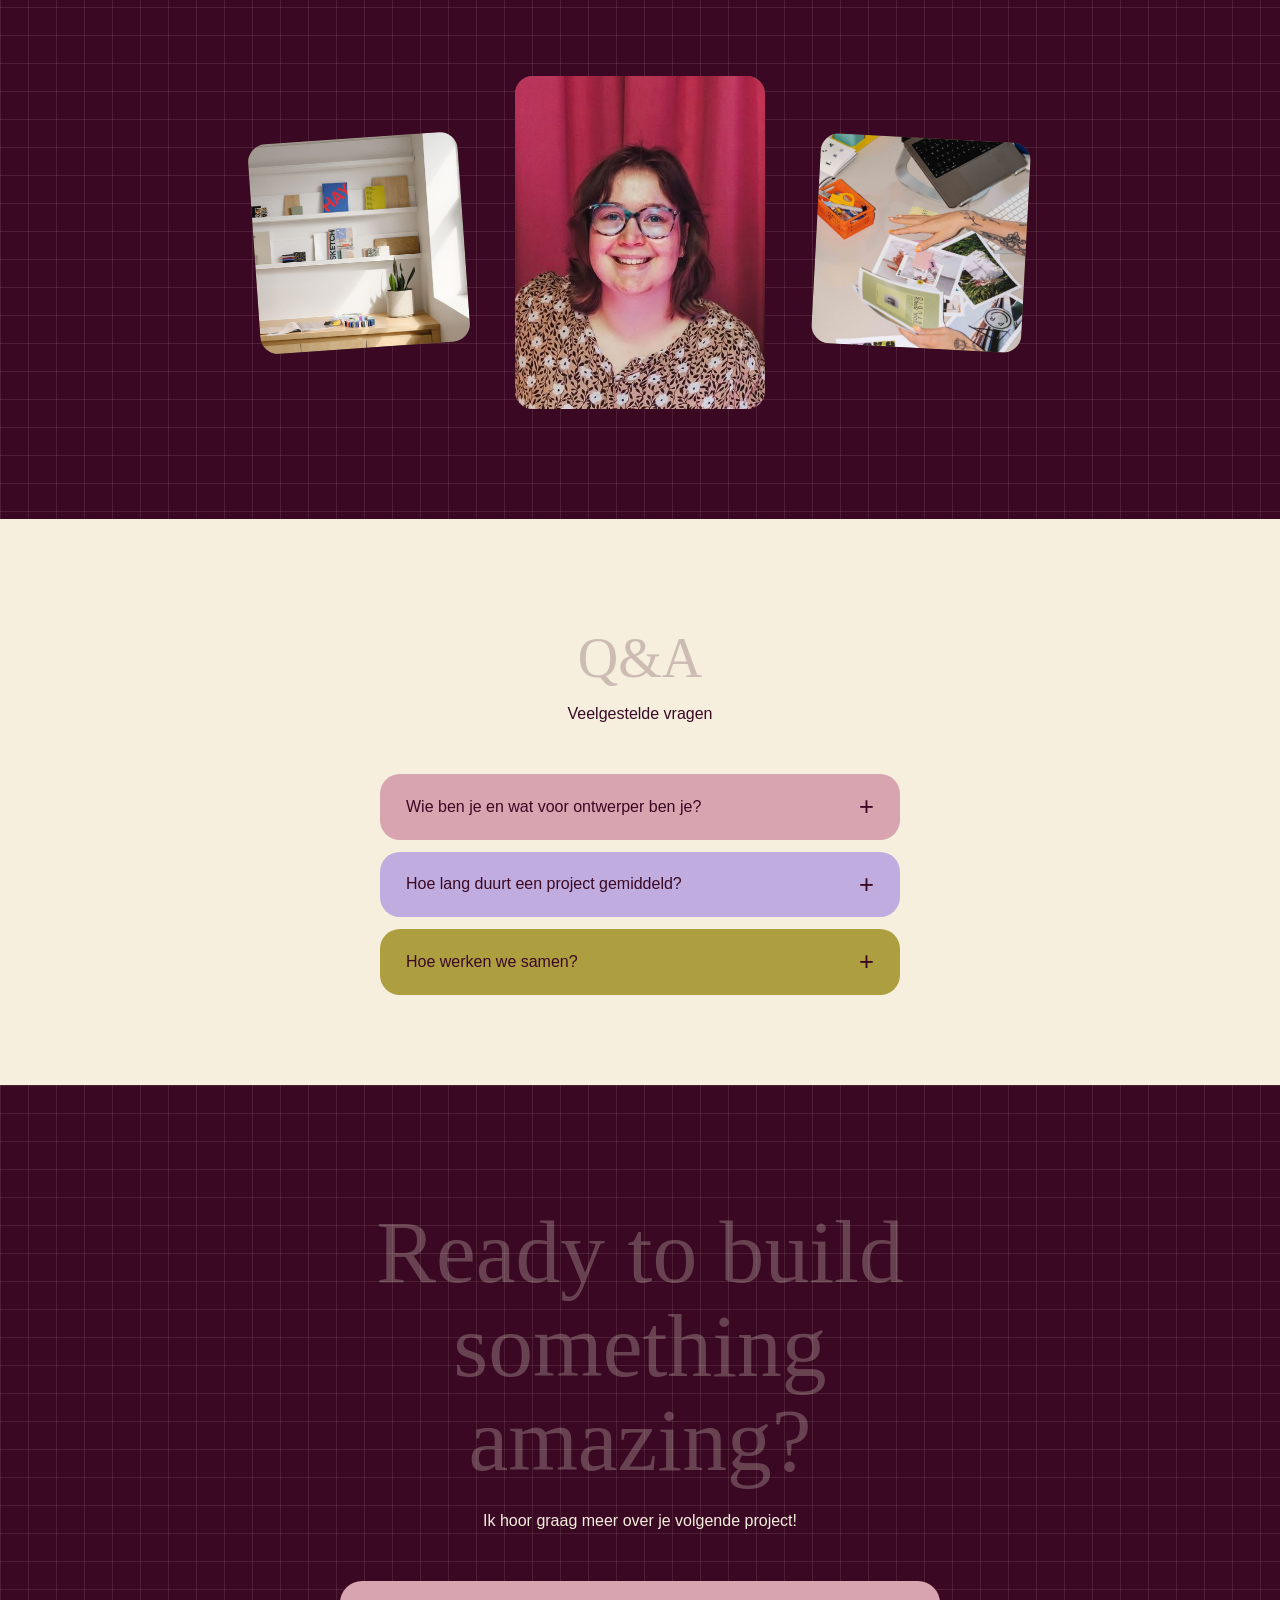
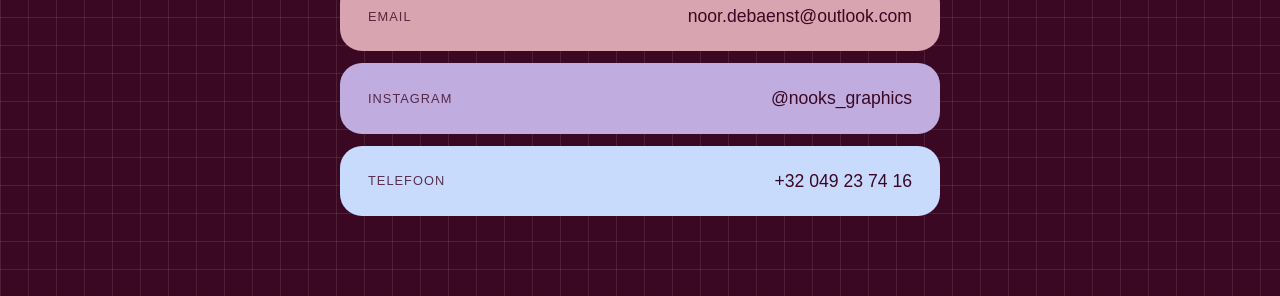
==== commit eeb8ca4a: "Eerste versie van mijn portfolio" ====
--- a/index.html
+++ b/index.html
@@ -55,7 +55,7 @@
       <div class="float"></div>
       <div class="float"></div>
       <div class="wrap">
-        <h1>Design details that feel <BR> like magic</h1>
+        <h1>Design details that feel like magic</h1>
         <p>Van creatief kind tot grafisch ontwerper</p>
         <a class="btn" href="work.html">Bekijk mijn werk</a>
       </div>
@@ -63,7 +63,7 @@
 
     <section class="intro">
       <div class="wrap">
-        <p>Sneak Peak of my work</p>
+        <h2>Sneak Peak of my work</h2>
       </div>
     </section>
 
@@ -76,15 +76,15 @@
           </a>
           <a class="banner__item banner__item--mid" href="project-2.html">
             <img src="assets/images/project-2-cover.jpg" alt="Project twee">
-            <span>Project twee</span>
+            <span>Huid retouches</span>
           </a>
           <a class="banner__item banner__item--mid" href="project-3.html">
             <img src="assets/images/project-3-cover.jpg" alt="Project drie">
-            <span>Project drie</span>
+            <span>Huistijl</span>
           </a>
           <a class="banner__item banner__item--mid" href="project-4.html">
             <img src="assets/images/project-4-cover.jpg" alt="Project vier">
-            <span>Patches</span>
+            <span>Geometrische otter</span>
           </a>
           <a class="banner__item banner__item--mid" href="project-5.html">
             <img src="assets/images/project-5-cover.jpg" alt="Project vijf">
@@ -126,6 +126,7 @@
           <li>Illustratie</li>
           <li>Social Media</li>
           <li>Videobewerking</li>
+          <li>Product fotografie</li>
         </ul>
       </div>
     </section>
@@ -133,9 +134,8 @@
     <section class="behind" id="over">
       <div class="behind__inner">
         <h2>Behind the designs</h2>
-        <p class="behind__text">Hoi! Ik ben Jouw Naam, de ontwerper achter Jouw Studio. Ik help merken met creatieve,
-          authentieke en strategische visuele oplossingen.</p>
-
+        <p class="behind__text">Hoi! Ik ben Noor, een 23-jarige grafisch designer met een passie voor kleur, typografie, grafische opmaak, videografie, fotografie en motion design.
+          Als ik niet achter mijn scherm zit, ben ik waarschijnlijk aan het roller skaten, op stap met vrienden of creatief bezig met een workshop. Altijd met mijn handen bezig.</p>
         <div class="behind__photos">
           <figure class="photo photo--1" tabindex="0" data-bubble="Mijn werkplek">
             <img src="assets/images/over-mij-1.jpeg" alt="Mijn werkplek">
@@ -157,8 +157,8 @@
 
         <div class="faq">
           <details>
-            <summary>Wat is je ontwerpproces?</summary>
-            <p>Beschrijf hier je stappen: kennismaking, onderzoek, concept, uitwerking, oplevering.</p>
+            <summary>Wie ben je en wat voor ontwerper ben je?</summary>
+            <p>Ik ben Noor, grafisch ontwerper. Ik studeerde Online & Offline Graphic Design aan Howest in Brugge, met als specialisatie Foto, Video & Motion Design. Ik ontwerp graag visuele communicatie die helder is en toch persoonlijkheid heeft, zowel in print als digitaal.</p>
           </details>
           <details>
             <summary>Hoe lang duurt een project gemiddeld?</summary>
@@ -189,7 +189,7 @@
           </span>
         </a>
 
-        <a class="contact-row" href="https://www.instagram.com/@nooks_graphics" target="_blank" rel="noopener">
+        <a class="contact-row" href="https://www.instagram.com/nooks_graphics/" target="_blank" rel="noopener">
           <span class="contact-row__label">Instagram</span>
           <span class="contact-row__value">
             @nooks_graphics
--- a/assets/css/screen.css
+++ b/assets/css/screen.css
@@ -1,57 +1,108 @@
 /* ============ BASIS ============ */
 :root {
   /*kleurenpakket*/
-  --cream:    #f6efdd;
+  --cream: #f6efdd;
   --burgundy: #3a0823;
   --lavender: #c0acdf;
-  --olive:    #ad9f40;
+  --olive: #ad9f40;
   --olive-dk: #706112;
-  --sky:      #c9dbfd;
-  --pink:     #d8a4af;
-
-  
-
-  --ink: 
-#1d1b19;
-  --muted: 
-#6f6a63;
-  --accent: 
-#c9593a;
-  --card: 
-#e8e0d4;
+  --sky: #c9dbfd;
+  --pink: #d8a4af;
+
+
+
+  --ink:
+    #1d1b19;
+  --muted:
+    #6f6a63;
+  --accent:
+    #c9593a;
+  --card:
+    #e8e0d4;
   --radius: 20px;
 }
 
-html { scroll-behavior: smooth; }
+html {
+  scroll-behavior: smooth;
+}
 
 body {
   font-family: "Helvetica Neue", Arial, sans-serif;
-  background: var(--cream); color: #3a0823;
+  background: var(--cream);
+  color: #3a0823;
   line-height: 1.5;
 }
 
-a { color: inherit; text-decoration: none; }
-
-.wrap { max-width: 1200px; margin: 0 auto; padding: 0 24px; }
-
-h1, h2 { font-family: Georgia, "Times New Roman", serif; font-weight: 400; line-height: 1.05; }
-h2 { font-size: clamp(2rem, 5vw, 3.5rem); margin-bottom: 12px; }
-section { padding: 90px 0; }
-
-.sub { color: var(--muted); }
-.center { text-align: center; }
+a {
+  color: inherit;
+  text-decoration: none;
+}
+
+.wrap {
+  max-width: 1200px;
+  margin: 0 auto;
+  padding: 0 24px;
+}
+
+h1,
+h2 {
+  font-family: Georgia, "Times New Roman", serif;
+  font-weight: 400;
+  line-height: 1.05;
+}
+
+h2 {
+  font-size: clamp(2rem, 5vw, 3.5rem);
+  margin-bottom: 12px;
+}
+
+section {
+  padding: 90px 0;
+}
+
+.sub {
+  color: var(--muted);
+}
+
+.center {
+  text-align: center;
+}
+
+p {
+  text-wrap: pretty;
+  /* vermijdt dat er één woord alleen op de laatste regel staat */
+}
+
+.behind__text,
+.faq details p,
+.contact p,
+.sub {
+  text-wrap: balance;
+  /* verdeelt korte teksten mooi gelijk over de regels */
+}
 
 /* ============ HEADER (uitvouwbaar menu) ============ */
 .site-header {
-  position: fixed; top: 10px; left: 0; right: 0; z-index: 50;
-  display: flex; justify-content: center; padding: 0 12px;
-}
+  position: fixed;
+  top: 10px;
+  left: 0;
+  right: 0;
+  z-index: 50;
+  display: flex;
+  justify-content: center;
+  padding: 0 12px;
+}
+
 .menu {
-  width: fit-content;  /* was: min(300px, 100%) */
+  width: fit-content;
+  /* was: min(300px, 100%) */
   max-width: 100%;
-  background: var(--pink); color: var(--burgundy);
-  border-radius: 16px; overflow: hidden;
-}
+  background: var(--pink);
+  color: var(--burgundy);
+  border-radius: 16px;
+  overflow: hidden;
+}
+
 .menu__bar {
   display: flex;
   align-items: center;
@@ -60,63 +111,126 @@
   padding: 6px 6px 6px 18px;
 }
 
-.menu__logo { font-family: Georgia, serif; font-size: 1.1rem; }
+.menu__logo {
+  font-family: Georgia, serif;
+  font-size: 1.1rem;
+}
 
 .menu__toggle {
-  display: grid; place-items: center; width: 34px; height: 34px;
-  background: transparent; color: var(--burgundy); border: 0; border-radius: 10px; cursor: pointer;
+  display: grid;
+  place-items: center;
+  width: 34px;
+  height: 34px;
+  background: transparent;
+  color: var(--burgundy);
+  border: 0;
+  border-radius: 10px;
+  cursor: pointer;
   transition: background .2s;
 }
-.menu__toggle svg { width: 18px; height: 18px; }
-.menu__toggle:hover { background: var(--cream); }
-
-.icon-close { display: none; }
-.menu.open .icon-dots { display: none; }
-.menu.open .icon-close { display: block; }
+
+.menu__toggle svg {
+  width: 18px;
+  height: 18px;
+}
+
+.menu__toggle:hover {
+  background: var(--cream);
+}
+
+.icon-close {
+  display: none;
+}
+
+.menu.open .icon-dots {
+  display: none;
+}
+
+.menu.open .icon-close {
+  display: block;
+}
 
 /* Uitklappen: hoogte animeren van 0 naar automatisch */
-.menu__list { display: grid; grid-template-rows: 0fr; transition: grid-template-rows .3s ease; }
-.menu__list ul { overflow: hidden; min-height: 0; }
-.menu.open .menu__list { grid-template-rows: 1fr; }
-
-.menu__list li:first-child { margin-top: 2px; }
-.menu__list li:last-child { margin-bottom: 8px; }
-.menu__list a {display: block; padding: 8px 18px; font-size: .95rem; transition: color .2s, padding .2s;
+.menu__list {
+  display: grid;
+  grid-template-rows: 0fr;
+  transition: grid-template-rows .3s ease;
+}
+
+.menu__list ul {
+  overflow: hidden;
+  min-height: 0;
+}
+
+.menu.open .menu__list {
+  grid-template-rows: 1fr;
+}
+
+.menu__list li:first-child {
+  margin-top: 2px;
+}
+
+.menu__list li:last-child {
+  margin-bottom: 8px;
 }
 
 .menu__list a {
   display: block;
-  margin: 0 8px;              /* ruimte rond het crème vlak */
+  padding: 8px 18px;
+  font-size: .95rem;
+  transition: color .2s, padding .2s;
+}
+
+.menu__list a {
+  display: block;
+  margin: 0 8px;
+  /* ruimte rond het crème vlak */
   padding: 8px 12px;
-  border-radius: 10px;        /* zelfde afronding als de menu-knop */
+  border-radius: 10px;
+  /* zelfde afronding als de menu-knop */
   font-size: .95rem;
   transition: background .2s, color .2s;
 }
 
 .menu__list a:hover,
 .menu__list a:focus-visible {
-  background: var(--cream);   /* de crème hoverstatus */
-  color: var(--burgundy);     /* donkere tekst, goed leesbaar op crème */
-}
-.menu__list a:hover { background: var(--cream); } 
-.menu__list ul { padding: 0 6px; }   /* ruimte zodat de highlight niet tegen de rand plakt */
+  background: var(--cream);
+  /* de crème hoverstatus */
+  color: var(--burgundy);
+  /* donkere tekst, goed leesbaar op crème */
+}
+
+.menu__list a:hover {
+  background: var(--cream);
+}
+
+.menu__list ul {
+  padding: 0 6px;
+}
+
+/* ruimte zodat de highlight niet tegen de rand plakt */
 
 .menu__list a {
   display: block;
   padding: 8px 12px;
-  border-radius: 10px;               /* zelfde als .menu__toggle */
+  border-radius: 10px;
+  /* zelfde als .menu__toggle */
   font-size: .95rem;
   transition: background .2s, color .2s, padding .2s;
 }
 
 .menu__list a:hover,
 .menu__list a:focus-visible {
-  background: var(--cream);          /* of een andere kleur uit je pakket */
+  background: var(--cream);
+  /* of een andere kleur uit je pakket */
   color: var(--burgundy);
-  padding-left: 16px;                /* behoud het kleine schuifeffect */
-}
-
-.menu__list a[aria-current="page"] { color: #f2a65a; }
+  padding-left: 16px;
+  /* behoud het kleine schuifeffect */
+}
+
+.menu__list a[aria-current="page"] {
+  color: #f2a65a;
+}
 
 .hero {
   min-height: 100vh;
@@ -132,24 +246,54 @@
 
 /* ============ KNOPPEN ============ */
 .btn {
-  display: inline-block; padding: 14px 32px; border-radius: 999px;
-  background: var(--sky); color: var(--burgandy); font-size: .95rem;
-  transition: .25s; border: 0; cursor: pointer;
-}
-.btn:hover { background: var(--lavender); transform: translateY(-2px); }
+  display: inline-block;
+  padding: 14px 32px;
+  border-radius: 999px;
+  background: var(--sky);
+  color: var(--burgandy);
+  font-size: .95rem;
+  transition: .25s;
+  border: 0;
+  cursor: pointer;
+}
+
+.btn:hover {
+  background: var(--lavender);
+  transform: translateY(-2px);
+}
 
 /* ============ HERO ============ */
 .hero {
-  min-height: 100vh; display: grid; place-items: center; text-align: center;
-  padding-top: 120px; position: relative; overflow: hidden;
+  min-height: 100vh;
+  display: grid;
+  place-items: center;
+  text-align: center;
+  padding-top: 120px;
+  position: relative;
+  overflow: hidden;
   background: var(--burgundy);
 }
-.hero h1 { font-size: clamp(2.2rem, 10vw, 8rem); max-width: 12ch; margin: 0 auto 20px; color: var(--cream); }
-.hero p { color: var(--cream); font-size: 1.3rem; margin-bottom: 32px; }
+
+.hero h1 {
+  font-size: clamp(2.2rem, 10vw, 8rem);
+  max-width: 12ch;
+  margin: 0 auto 20px;
+  color: var(--cream);
+}
+
+.hero p {
+  color: var(--cream);
+  margin-bottom: 32px;
+}
 
 .hero {
-  min-height: 100vh; display: grid; place-items: center; text-align: center;
-  padding-top: 120px; position: relative; overflow: hidden;
+  min-height: 100vh;
+  display: grid;
+  place-items: center;
+  text-align: center;
+  padding-top: 120px;
+  position: relative;
+  overflow: hidden;
 
   background-color: var(--burgundy);
   background-image:
@@ -159,43 +303,145 @@
 }
 
 .float {
-  position: absolute; width: clamp(90px, 14vw, 190px); aspect-ratio: 3/4;
-  border-radius: 14px; background: var(--card); animation: bob 6s ease-in-out infinite;
-}
-.float:nth-child(1) { left: 5%;  top: 22%;    rotate: -6deg; }
-.float:nth-child(2) { right: 6%; top: 18%;    rotate: 5deg;  animation-delay: -2s; background: #d9b8a6; }
-.float:nth-child(3) { left: 12%; bottom: 10%; rotate: 4deg;  animation-delay: -4s; background: #b9c4b0; }
-.float:nth-child(4) { right: 12%; bottom: 8%; rotate: -5deg; animation-delay: -1s; background: #cfc3d6; }
-@keyframes bob { 50% { transform: translateY(-16px); } }
+  position: absolute;
+  width: clamp(90px, 14vw, 190px);
+  aspect-ratio: 3/4;
+  border-radius: 14px;
+  background: var(--card);
+  animation: bob 6s ease-in-out infinite;
+}
+
+.float:nth-child(1) {
+  left: 5%;
+  top: 22%;
+  rotate: -6deg;
+}
+
+.float:nth-child(2) {
+  right: 6%;
+  top: 18%;
+  rotate: 5deg;
+  animation-delay: -2s;
+  background: #d9b8a6;
+}
+
+.float:nth-child(3) {
+  left: 12%;
+  bottom: 10%;
+  rotate: 4deg;
+  animation-delay: -4s;
+  background: #b9c4b0;
+}
+
+.float:nth-child(4) {
+  right: 12%;
+  bottom: 8%;
+  rotate: -5deg;
+  animation-delay: -1s;
+  background: #cfc3d6;
+}
+
+@keyframes bob {
+  50% {
+    transform: translateY(-16px);
+  }
+}
 
 /* ============ INTRO ============ */
-.intro { text-align: center; }
-.intro p { font-family: Georgia, serif; font-size: clamp(1.6rem, 4vw, 3rem); max-width: 22ch; margin: 0 auto; }
+.intro {
+  text-align: center;
+}
+
+.intro p {
+  font-family: Georgia, serif;
+  max-width: 22ch;
+  margin: 0 auto;
+}
 
 /* ============ PROJECTEN ============ */
-.grid { display: grid; grid-template-columns: repeat(2, 1fr); gap: 28px; margin-top: 48px; }
-.project { display: block; }
+.grid {
+  display: grid;
+  grid-template-columns: repeat(2, 1fr);
+  gap: 28px;
+  margin-top: 48px;
+}
+
+.project {
+  display: block;
+}
+
 .project .img {
-  aspect-ratio: 4/3; border-radius: var(--radius); background: var(--card);
-  overflow: hidden; transition: .4s;
-}
-.project:hover .img { transform: scale(.98); border-radius: 32px; }
-.project h3 { margin-top: 16px; font-size: 1.3rem; }
-.project p { color: var(--muted); font-size: .95rem; margin-top: 4px; }
-.tag { display: inline-block; margin-top: 10px; padding: 4px 12px; border: 1px solid #0003; border-radius: 999px; font-size: .78rem; }
-.project.hidden { display: none; }
-.more { text-align: center; margin-top: 48px; }
-
-.img--2 { background: 
-#d9b8a6; }
-.img--3 { background: 
-#b9c4b0; }
-.img--4 { background: 
-#cfc3d6; }
+  aspect-ratio: 4/3;
+  border-radius: var(--radius);
+  background: var(--card);
+  overflow: hidden;
+  transition: .4s;
+}
+
+.project:hover .img {
+  transform: scale(.98);
+  border-radius: 32px;
+}
+
+.project h3 {
+  margin-top: 16px;
+  font-size: 1.3rem;
+}
+
+.project p {
+  color: var(--muted);
+  margin-top: 4px;
+}
+
+.tag {
+  display: inline-block;
+  margin-top: 10px;
+  padding: 4px 12px;
+  border: 1px solid #0003;
+  border-radius: 999px;
+  font-size: .78rem;
+}
+
+.project.hidden {
+  display: none;
+}
+
+.more {
+  text-align: center;
+  margin-top: 48px;
+}
+
+.img--2 {
+  background:
+    #d9b8a6;
+}
+
+.img--3 {
+  background:
+    #b9c4b0;
+}
+
+.img--4 {
+  background:
+    #cfc3d6;
+}
 
 /* Afbeeldingen in blokken */
-.img img, .portrait img { width: 100%; height: 100%; object-fit: cover; 
-background: var(--pink);
+.img img,
+.portrait img {
+  width: 100%;
+  height: 100%;
+  object-fit: cover;
+  background: var(--pink);
+}
+
+.portrait img {
+  transition: transform .6s ease;
+  transform: scale(2.5);
+}
+
+.portrait:hover img {
+  transform: scale(1.3);
 }
 
 /* ============ MARQUEE ============ */
@@ -203,7 +449,8 @@
 /* ============ MARQUEE ============ */
 .marquee {
   overflow: hidden;
-  padding: clamp(28px, 5vw, 56px) 0;      /* blijft hetzelfde: de balk verandert niet */
+  padding: clamp(28px, 5vw, 56px) 0;
+  /* blijft hetzelfde: de balk verandert niet */
   color: var(--cream);
 
   background-color: var(--burgundy);
@@ -219,42 +466,76 @@
   width: max-content;
   animation: scroll 28s linear infinite;
   font-family: Georgia, serif;
-  font-size: clamp(2.2rem, 5.5vw, 3.8rem);   /* was clamp(2.8rem, 7vw, 5rem) */
+  font-size: clamp(2.2rem, 5.5vw, 3.8rem);
+  /* was clamp(2.8rem, 7vw, 5rem) */
   line-height: .7;
   white-space: nowrap;
-}
-
-@keyframes scroll {
-  from { transform: translateX(-50%); }
-  to   { transform: translateX(0); }
 }
 
 @keyframes scroll {
   from {
     transform: translateX(-50%);
   }
+
   to {
     transform: translateX(0);
   }
 }
+
+@keyframes scroll {
+  from {
+    transform: translateX(-50%);
+  }
+
+  to {
+    transform: translateX(0);
+  }
+}
+
 /* ============ WHAT I BRING TO THE TABLE ============ */
-.bring { padding: 60px 0; }
+.bring {
+  padding: 60px 0;
+}
 
 .bring__inner {
-  position: relative; min-height: 680px;
-  display: grid; place-items: center; text-align: center;
-}
-.bring__text { position: relative; z-index: 1; max-width: 460px; }
-.bring__text h2 { margin-bottom: 16px; font-style: italic; }
-.bring__text img { margin: 0 auto 16px; }
-
-.bring__cloud { position: absolute; inset: 0; list-style: none; }
+  position: relative;
+  min-height: 680px;
+  display: grid;
+  place-items: center;
+  text-align: center;
+}
+
+.bring__text {
+  position: relative;
+  z-index: 1;
+  max-width: 460px;
+}
+
+.bring__text h2 {
+  margin-bottom: 16px;
+  font-style: italic;
+}
+
+.bring__text img {
+  margin: 0 auto 16px;
+}
+
+.bring__cloud {
+  position: absolute;
+  inset: 0;
+  list-style: none;
+}
+
 .bring__cloud li {
   position: absolute;
-  padding: 14px 28px; border-radius: 999px;
+  padding: 14px 28px;
+  border-radius: 999px;
   background: var(--bg, var(--pink));
   color: var(--fg, var(--burgundy));
-  font-size: 1rem; font-weight: 500; white-space: nowrap; cursor: default;
+  font-size: 1rem;
+  font-weight: 500;
+  white-space: nowrap;
+  cursor: default;
   rotate: var(--r, 0deg);
   animation: drift 6s ease-in-out infinite;
   transition: background .25s, color .25s, scale .25s;
@@ -269,54 +550,191 @@
 
 /* Afwisselende kleuren (patroon van 5, herhaalt zichzelf) */
 /* Afwisselende kleuren (patroon van 4, herhaalt zichzelf) */
-.bring__cloud li:nth-child(4n + 1) { --bg: var(--pink);     --fg: var(--burgundy); }
-.bring__cloud li:nth-child(4n + 2) { --bg: var(--lavender); --fg: var(--burgundy); }
-.bring__cloud li:nth-child(4n + 3) { --bg: var(--olive);    --fg: var(--burgundy); }
-.bring__cloud li:nth-child(4n + 4) { --bg: var(--sky);      --fg: var(--burgundy); }
-
-
-@keyframes drift { 50% { translate: 0 -10px; } }
+.bring__cloud li:nth-child(4n + 1) {
+  --bg: var(--pink);
+  --fg: var(--burgundy);
+}
+
+.bring__cloud li:nth-child(4n + 2) {
+  --bg: var(--lavender);
+  --fg: var(--burgundy);
+}
+
+.bring__cloud li:nth-child(4n + 3) {
+  --bg: var(--olive);
+  --fg: var(--burgundy);
+}
+
+.bring__cloud li:nth-child(4n + 4) {
+  --bg: var(--sky);
+  --fg: var(--burgundy);
+}
+
+
+@keyframes drift {
+  50% {
+    translate: 0 -10px;
+  }
+}
 
 /* Positie, hoek en tempo van elk pilletje */
-.bring__cloud li:nth-child(1) { top: 8%;  left: 20%; --r: -7deg; }
-.bring__cloud li:nth-child(2) { top: 2%;  left: 46%; --r: -8deg; animation-duration: 7s;   animation-delay: -1s; }
-.bring__cloud li:nth-child(3) { top: 14%; left: 68%; --r: 7deg;  animation-duration: 5.5s; animation-delay: -2s; }
-.bring__cloud li:nth-child(4) { top: 38%; left: 4%;  --r: -9deg; animation-duration: 6.5s; animation-delay: -3s; }
-.bring__cloud li:nth-child(5) { top: 40%; left: 76%; --r: 9deg;  animation-duration: 7.5s; animation-delay: -1.5s; }
-.bring__cloud li:nth-child(6) { top: 72%; left: 6%;  --r: 5deg;  animation-duration: 6s;   animation-delay: -4s; }
-.bring__cloud li:nth-child(7) { top: 68%; left: 78%; --r: -7deg; animation-duration: 5s;   animation-delay: -2.5s; }
-.bring__cloud li:nth-child(8) { top: 90%; left: 28%; --r: -4deg; animation-duration: 7s;   animation-delay: -3.5s; }
-.bring__cloud li:nth-child(9) { top: 88%; left: 56%; --r: 10deg; animation-duration: 6.5s; animation-delay: -0.5s; }
+.bring__cloud li:nth-child(1) {
+  top: 8%;
+  left: 20%;
+  --r: -7deg;
+}
+
+.bring__cloud li:nth-child(2) {
+  top: 2%;
+  left: 46%;
+  --r: -8deg;
+  animation-duration: 7s;
+  animation-delay: -1s;
+}
+
+.bring__cloud li:nth-child(3) {
+  top: 14%;
+  left: 68%;
+  --r: 7deg;
+  animation-duration: 5.5s;
+  animation-delay: -2s;
+}
+
+.bring__cloud li:nth-child(4) {
+  top: 38%;
+  left: 4%;
+  --r: -9deg;
+  animation-duration: 6.5s;
+  animation-delay: -3s;
+}
+
+.bring__cloud li:nth-child(5) {
+  top: 40%;
+  left: 76%;
+  --r: 9deg;
+  animation-duration: 7.5s;
+  animation-delay: -1.5s;
+}
+
+.bring__cloud li:nth-child(6) {
+  top: 72%;
+  left: 6%;
+  --r: 5deg;
+  animation-duration: 6s;
+  animation-delay: -4s;
+}
+
+.bring__cloud li:nth-child(7) {
+  top: 68%;
+  left: 78%;
+  --r: -7deg;
+  animation-duration: 5s;
+  animation-delay: -2.5s;
+}
+
+.bring__cloud li:nth-child(8) {
+  top: 90%;
+  left: 28%;
+  --r: -4deg;
+  animation-duration: 7s;
+  animation-delay: -3.5s;
+}
+
+.bring__cloud li:nth-child(9) {
+  top: 88%;
+  left: 56%;
+  --r: 10deg;
+  animation-duration: 6.5s;
+  animation-delay: -0.5s;
+}
 
 /* Kleiner scherm: pilletjes onder de titel in plaats van eromheen */
 @media (max-width: 900px) {
-  .bring__inner { display: block; min-height: 0; }
+  .bring__inner {
+    display: block;
+    min-height: 0;
+  }
+
   .bring__cloud {
-    position: static; display: flex; flex-wrap: wrap;
-    justify-content: center; gap: 12px; margin-top: 36px;
-  }
-  .bring__cloud li { position: static; padding: 11px 22px; font-size: .95rem; }
-}
+    position: static;
+    display: flex;
+    flex-wrap: wrap;
+    justify-content: center;
+    gap: 12px;
+    margin-top: 36px;
+  }
+
+  .bring__cloud li {
+    position: static;
+    padding: 11px 22px;
+    font-size: .95rem;
+  }
+}
+
 /* ============ OVER MIJ ============ */
-.about { display: grid; grid-template-columns: 1fr 1fr; gap: 56px; align-items: center; }
-.portrait { aspect-ratio: 3/4; border-radius: var(--radius); overflow: hidden; }
-.essentials { display: flex; gap: 14px; margin-top: 32px; }
+.about {
+  display: grid;
+  grid-template-columns: 1fr 1fr;
+  gap: 56px;
+  align-items: center;
+}
+
+.portrait {
+  aspect-ratio: 3/4;
+  border-radius: var(--radius);
+  overflow: hidden;
+}
+
+.essentials {
+  display: flex;
+  gap: 14px;
+  margin-top: 32px;
+}
+
 .essentials div {
-  flex: 1; aspect-ratio: 3/4; border-radius: 14px; background: var(--card);
-  display: flex; align-items: flex-end; padding: 14px; font-size: .85rem;
-}
-.essentials div:nth-child(2) { background: #112103; }
-.essentials div:nth-child(3) { background: #cfc3d6; }
-
-.skills { display: flex; flex-wrap: wrap; gap: 10px; margin-top: 24px; }
-.skills li { padding: 6px 16px; border: 1px solid #0003; border-radius: 999px; font-size: .9rem; }
+  flex: 1;
+  aspect-ratio: 3/4;
+  border-radius: 14px;
+  background: var(--card);
+  display: flex;
+  align-items: flex-end;
+  padding: 14px;
+  font-size: .85rem;
+}
+
+.essentials div:nth-child(2) {
+  background: #112103;
+}
+
+.essentials div:nth-child(3) {
+  background: #cfc3d6;
+}
+
+.skills {
+  display: flex;
+  flex-wrap: wrap;
+  gap: 10px;
+  margin-top: 24px;
+}
+
+.skills li {
+  padding: 6px 16px;
+  border: 1px solid #0003;
+  border-radius: 999px;
+  font-size: .9rem;
+}
 
 /* ============ FAQ ============ */
-.faq__sub { text-align: center; margin-top: 14px; }
+.faq__sub {
+  text-align: center;
+  margin-top: 14px;
+}
 
 .faq {
-  max-width: 520px; margin: 48px auto 0;
-  display: grid; gap: 12px;
+  max-width: 520px;
+  margin: 48px auto 0;
+  display: grid;
+  gap: 12px;
 }
 
 .faq details {
@@ -329,10 +747,21 @@
 }
 
 /* Afwisselende kleuren (patroon van 4, herhaalt zichzelf) */
-.faq details:nth-child(4n + 1) { --bg: var(--pink); }
-.faq details:nth-child(4n + 2) { --bg: var(--lavender); }
-.faq details:nth-child(4n + 3) { --bg: var(--olive); }
-.faq details:nth-child(4n + 4) { --bg: var(--sky); }
+.faq details:nth-child(4n + 1) {
+  --bg: var(--pink);
+}
+
+.faq details:nth-child(4n + 2) {
+  --bg: var(--lavender);
+}
+
+.faq details:nth-child(4n + 3) {
+  --bg: var(--olive);
+}
+
+.faq details:nth-child(4n + 4) {
+  --bg: var(--sky);
+}
 
 /* Hover: bordeaux met crème tekst, zoals bij de pilletjes */
 .faq details:hover {
@@ -343,35 +772,66 @@
 
 .faq details p {
   padding: 0 0 22px;
-  color: inherit;              /* was var(--muted) */
+  color: inherit;
+  /* was var(--muted) */
   animation: faqIn .3s ease;
 }
 
 
-
 .faq summary {
-  display: flex; align-items: center; justify-content: space-between; gap: 16px;
-  padding: 20px 0; cursor: pointer; list-style: none; font-size: 1rem;
-}
-.faq summary::-webkit-details-marker { display: none; }
+  display: flex;
+  align-items: center;
+  justify-content: space-between;
+  gap: 16px;
+  padding: 20px 0;
+  cursor: pointer;
+  list-style: none;
+  font-size: 1rem;
+}
+
+.faq summary::-webkit-details-marker {
+  display: none;
+}
+
 .faq summary::after {
-  content: "+"; font-size: 1.6rem; font-weight: 300; line-height: 1;
+  content: "+";
+  font-size: 1.6rem;
+  font-weight: 300;
+  line-height: 1;
   transition: rotate .3s ease;
 }
-.faq details[open] summary::after { rotate: 45deg; }
-.faq summary:focus-visible { outline: 2px solid var(--accent); outline-offset: 4px; border-radius: 8px; }
-
-.faq details[open] { background: rgba(232, 224, 212, .45); border-color: var(--ink); }
+
+.faq details[open] summary::after {
+  rotate: 45deg;
+}
+
+.faq summary:focus-visible {
+  outline: 2px solid var(--accent);
+  outline-offset: 4px;
+  border-radius: 8px;
+}
+
+/* Geopend: behoudt de kleur van het blokje */
+.faq details[open] {
+  background: var(--bg, var(--pink));
+}
 
 .faq details:hover {
   background-color: #c0acdf;
 }
 
 .faq details p {
-  padding: 0 0 22px; color: var(--muted);
+  padding: 0 0 22px;
+  color: var(--muted);
   animation: faqIn .3s ease;
 }
-@keyframes faqIn { from { opacity: 0; translate: 0 -6px; } }
+
+@keyframes faqIn {
+  from {
+    opacity: 0;
+    translate: 0 -6px;
+  }
+}
 
 /* ============ CONTACT (footer) ============ */
 .contact {
@@ -383,9 +843,17 @@
     linear-gradient(90deg, rgba(246, 239, 221, .1) 1px, transparent 1px);
   background-size: 28px 28px;
 }
-.contact .wrap { padding-block: 120px 80px; }
-.contact h2 { font-size: clamp(2.8rem, 7vw, 6rem); max-width: 14ch; margin: 0 auto 22px; }
-.contact p { font-size: 1.15rem; }
+
+.contact .wrap {
+  padding-block: 120px 80px;
+}
+
+.contact h2 {
+  font-size: clamp(2.8rem, 7vw, 6rem);
+  max-width: 14ch;
+  margin: 0 auto 22px;
+}
+
 
 .contact-rows {
   display: grid;
@@ -396,7 +864,10 @@
 }
 
 .contact-row {
-  display: flex; align-items: center; justify-content: space-between; gap: 16px;
+  display: flex;
+  align-items: center;
+  justify-content: space-between;
+  gap: 16px;
   padding: 22px 28px;
   background: var(--bg, var(--pink));
   color: var(--fg, var(--burgundy));
@@ -406,10 +877,21 @@
 }
 
 /* Kleuren per rij (patroon van 4, herhaalt zichzelf) */
-.contact-row:nth-child(4n + 1) { --bg: var(--pink); }
-.contact-row:nth-child(4n + 2) { --bg: var(--lavender); }
-.contact-row:nth-child(4n + 3) { --bg: var(--sky); }
-.contact-row:nth-child(4n + 4) { --bg: var(--olive); }
+.contact-row:nth-child(4n + 1) {
+  --bg: var(--pink);
+}
+
+.contact-row:nth-child(4n + 2) {
+  --bg: var(--lavender);
+}
+
+.contact-row:nth-child(4n + 3) {
+  --bg: var(--sky);
+}
+
+.contact-row:nth-child(4n + 4) {
+  --bg: var(--olive);
+}
 
 .contact-row__label {
   font-family: inherit;
@@ -418,11 +900,19 @@
   text-transform: uppercase;
   opacity: .8;
 }
-.contact-row__value { display: inline-flex; align-items: center; font-size: 1.1rem; }
+
+.contact-row__value {
+  display: inline-flex;
+  align-items: center;
+  font-size: 1.1rem;
+}
 
 /* Pijltje: verschijnt bij hover */
 .contact-row__arrow {
-  width: 0; margin-left: 0; opacity: 0; flex: none;
+  width: 0;
+  margin-left: 0;
+  opacity: 0;
+  flex: none;
   transition: width .25s ease, margin-left .25s ease, opacity .25s ease;
 }
 
@@ -433,63 +923,180 @@
   color: var(--burgundy);
   transform: translateY(-2px);
 }
+
 .contact-row:hover .contact-row__arrow,
 .contact-row:focus-visible .contact-row__arrow {
-  width: 20px; margin-left: 10px; opacity: 1;
-}
-.contact-row:focus-visible { outline: 2px solid var(--cream); outline-offset: 3px; }
+  width: 20px;
+  margin-left: 10px;
+  opacity: 1;
+}
+
+.contact-row:focus-visible {
+  outline: 2px solid var(--cream);
+  outline-offset: 3px;
+}
 
 
 /* ============ SUBPAGINA'S ============ */
-.page-head { padding: 160px 0 40px; }
-.page-head h1 { font-size: clamp(2.6rem, 8vw, 6rem); margin-bottom: 16px; }
-.page-head p { color: var(--muted); max-width: 52ch; font-size: 1.15rem; }
-
-.back { display: inline-block; margin-bottom: 24px; color: var(--muted); transition: color .2s; }
-.back:hover { color: var(--accent); }
+.page-head {
+  padding: 160px 0 40px;
+}
+
+.page-head h1 {
+  font-size: clamp(2.6rem, 8vw, 6rem);
+  margin-bottom: 16px;
+}
+
+.page-head p {
+  color: var(--muted);
+  max-width: 52ch;
+}
+
+.back {
+  display: inline-block;
+  margin-bottom: 24px;
+  color: var(--muted);
+  transition: color .2s;
+}
+
+.back:hover {
+  color: var(--accent);
+}
 
 .meta {
-  display: flex; gap: 40px; flex-wrap: wrap;
-  margin-top: 32px; padding-top: 24px; border-top: 1px solid #0002;
-}
-.meta dt { font-size: .8rem; text-transform: uppercase; letter-spacing: .08em; color: var(--muted); }
-.meta dd { margin-top: 4px; }
-
-.cover { aspect-ratio: 16/9; border-radius: var(--radius); background: var(--card); overflow: hidden; }
-.cover img { width: 100%; height: 100%; object-fit: cover; }
-
-.prose { max-width: 680px; margin: 0 auto; }
-.prose h2 { font-size: clamp(1.6rem, 3.5vw, 2.4rem); margin: 56px 0 12px; }
-.prose p { color: var(--muted); margin-bottom: 16px; }
-
-.gallery { display: grid; grid-template-columns: repeat(2, 1fr); gap: 20px; margin-top: 56px; }
-.gallery div { aspect-ratio: 4/3; border-radius: var(--radius); background: var(--card); overflow: hidden; }
-.gallery div:nth-child(2) { background: 
-#d9b8a6; }
-.gallery div:nth-child(3) { background: 
-#b9c4b0; }
-.gallery div:nth-child(4) { background: 
-#cfc3d6; }
-.gallery img { width: 100%; height: 100%; object-fit: cover; }
+  display: flex;
+  gap: 40px;
+  flex-wrap: wrap;
+  margin-top: 32px;
+  padding-top: 24px;
+  border-top: 1px solid #0002;
+}
+
+.meta dt {
+  font-size: .8rem;
+  text-transform: uppercase;
+  letter-spacing: .08em;
+  color: var(--muted);
+}
+
+.meta dd {
+  margin-top: 4px;
+}
+
+.cover {
+  aspect-ratio: 16/9;
+  border-radius: var(--radius);
+  background: var(--card);
+  overflow: hidden;
+}
+
+.cover img {
+  width: 100%;
+  height: 100%;
+  object-fit: cover;
+}
+
+.prose {
+  max-width: 680px;
+  margin: 0 auto;
+}
+
+.prose h2 {
+  font-size: clamp(1.6rem, 3.5vw, 2.4rem);
+  margin: 56px 0 12px;
+}
+
+.prose p {
+  color: var(--muted);
+  margin-bottom: 16px;
+}
+
+.gallery {
+  display: grid;
+  grid-template-columns: repeat(2, 1fr);
+  gap: 20px;
+  margin-top: 56px;
+}
+
+.gallery div {
+  aspect-ratio: 4/3;
+  border-radius: var(--radius);
+  background: var(--card);
+  overflow: hidden;
+}
+
+.gallery div:nth-child(2) {
+  background:
+    #d9b8a6;
+}
+
+.gallery div:nth-child(3) {
+  background:
+    #b9c4b0;
+}
+
+.gallery div:nth-child(4) {
+  background:
+    #cfc3d6;
+}
+
+.gallery img {
+  width: 100%;
+  height: 100%;
+  object-fit: cover;
+}
 
 .pager {
-  display: flex; justify-content: space-between; gap: 20px;
-  padding: 40px 0; margin-top: 80px; border-top: 1px solid #0002;
-}
-.pager a { transition: color .2s; }
-.pager a:hover { color: var(--accent); }
-
-.contact-list { display: grid; gap: 14px; margin-top: 40px; max-width: 520px; }
+  display: flex;
+  justify-content: space-between;
+  gap: 20px;
+  padding: 40px 0;
+  margin-top: 80px;
+  border-top: 1px solid #0002;
+}
+
+.pager a {
+  transition: color .2s;
+}
+
+.pager a:hover {
+  color: var(--accent);
+}
+
+.contact-list {
+  display: grid;
+  gap: 14px;
+  margin-top: 40px;
+  max-width: 520px;
+}
+
 .contact-list a {
-  display: flex; justify-content: space-between;
-  padding: 20px 24px; background: var(--card); border-radius: var(--radius); transition: .25s;
-}
-.contact-list a:hover { background: var(--ink); color: var(--bg); }
-
-.site-footer { padding: 40px 0; text-align: center; color: var(--muted); font-size: .9rem; }
+  display: flex;
+  justify-content: space-between;
+  padding: 20px 24px;
+  background: var(--card);
+  border-radius: var(--radius);
+  transition: .25s;
+}
+
+.contact-list a:hover {
+  background: var(--ink);
+  color: var(--bg);
+}
+
+.site-footer {
+  padding: 40px 0;
+  text-align: center;
+  color: var(--muted);
+  font-size: .9rem;
+}
 
 /* ============ BEHIND THE DESIGNS ============ */
-.behind { padding: 20px 0; }   /* was: 24px 16px */
+.behind {
+  padding: 20px 0;
+}
+
+/* was: 24px 16px */
 
 .behind__inner {
   max-width: none;
@@ -510,70 +1117,156 @@
 }
 
 
-.behind h2 { font-size: clamp(2.4rem, 6vw, 4.2rem); margin-bottom: 20px; }
-.behind__text { max-width: 560px; margin: 0 auto; opacity: .9; }
+.behind h2 {
+  font-size: clamp(2.4rem, 6vw, 4.2rem);
+  margin-bottom: 20px;
+}
+
+.behind__text {
+  max-width: 560px;
+  margin: 0 auto;
+  opacity: .9;
+}
 
 .behind__photos {
-  display: flex; justify-content: center; align-items: center;
-  gap: clamp(16px, 4vw, 56px); margin-top: 100px;
+  display: flex;
+  justify-content: center;
+  align-items: center;
+  gap: clamp(16px, 4vw, 56px);
+  margin-top: 100px;
 }
 
 .photo {
-  position: relative; flex: none;
-  background: 
-#6b5646; border-radius: 18px;
+  position: relative;
+  flex: none;
+  background:
+    #6b5646;
+  border-radius: 18px;
   transition: transform .35s ease, rotate .35s ease;
 }
-.photo img { width: 100%; height: 100%; object-fit: cover; border-radius: inherit; }
-.photo:focus-visible { outline: 3px solid 
-#f2a65a; outline-offset: 6px; }
-
-.photo--1 { width: clamp(100px, 18vw, 210px); aspect-ratio: 1/1;  rotate: -4deg; }
-.photo--2 { width: clamp(120px, 22vw, 250px); aspect-ratio: 3/4; }
-.photo--3 { width: clamp(100px, 18vw, 210px); aspect-ratio: 1/1;  rotate: 3deg; }
+
+.photo img {
+  width: 100%;
+  height: 100%;
+  object-fit: cover;
+  border-radius: inherit;
+}
+
+.photo:focus-visible {
+  outline: 3px solid #f2a65a;
+  outline-offset: 6px;
+}
+
+.photo--1 {
+  width: clamp(100px, 18vw, 210px);
+  aspect-ratio: 1/1;
+  rotate: -4deg;
+}
+
+.photo--2 {
+  width: clamp(120px, 22vw, 250px);
+  aspect-ratio: 3/4;
+}
+
+.photo--3 {
+  width: clamp(100px, 18vw, 210px);
+  aspect-ratio: 1/1;
+  rotate: 3deg;
+}
 
 .photo:hover,
-.photo:focus-visible { transform: translateY(-6px) scale(1.04); rotate: 0deg; }
+.photo:focus-visible {
+  transform: translateY(-6px) scale(1.04);
+  rotate: 0deg;
+}
 
 /* Tekstbubbel: de tekst komt uit data-bubble in de HTML */
 .photo::after {
   content: attr(data-bubble);
-  position: absolute; left: 50%; bottom: calc(100% + 14px);
-  padding: 8px 16px; border-radius: 999px;
-  background: 
-#f6efe3; color: 
-#3b2a1f;
-  font-size: .9rem; font-weight: 600; white-space: nowrap;
-  opacity: 0; pointer-events: none;
-  translate: -50% 8px; scale: .85; transform-origin: bottom center;
+  position: absolute;
+  left: 50%;
+  bottom: calc(100% + 14px);
+  padding: 8px 16px;
+  border-radius: 999px;
+  background:
+    #f6efe3;
+  color:
+    #3b2a1f;
+  font-size: .9rem;
+  font-weight: 600;
+  white-space: nowrap;
+  opacity: 0;
+  pointer-events: none;
+  translate: -50% 8px;
+  scale: .85;
+  transform-origin: bottom center;
   transition: opacity .25s, translate .25s, scale .25s;
 }
+
 /* Het staartje van de bubbel */
 .photo::before {
   content: "";
-  position: absolute; left: 50%; bottom: calc(100% + 6px);
-  border: 7px solid transparent; border-top-color: 
-#f6efe3; border-bottom: 0;
-  opacity: 0; pointer-events: none;
+  position: absolute;
+  left: 50%;
+  bottom: calc(100% + 6px);
+  border: 7px solid transparent;
+  border-top-color:
+    #f6efe3;
+  border-bottom: 0;
+  opacity: 0;
+  pointer-events: none;
   translate: -50% 8px;
   transition: opacity .25s, translate .25s;
 }
+
 .photo:hover::after,
-.photo:focus-visible::after { opacity: 1; translate: -50% 0; scale: 1; }
+.photo:focus-visible::after {
+  opacity: 1;
+  translate: -50% 0;
+  scale: 1;
+}
+
 .photo:hover::before,
-.photo:focus-visible::before { opacity: 1; translate: -50% 0; }
+.photo:focus-visible::before {
+  opacity: 1;
+  translate: -50% 0;
+}
 
 /* ============ RESPONSIVE ============ */
 @media (max-width: 800px) {
-  .grid, .services, .about, .gallery { grid-template-columns: 1fr; }
-  .float { opacity: .5; }
-    .banner__item--tall   { height: 260px; }
-  .banner__item--mid    { height: 220px; }
-  .banner__item--square { height: 230px; }
-  .banner__item--wide   { height: 190px; }
-}
+
+  .grid,
+  .services,
+  .about,
+  .gallery {
+    grid-template-columns: 1fr;
+  }
+
+  .float {
+    opacity: .5;
+  }
+
+  .banner__item--tall {
+    height: 260px;
+  }
+
+  .banner__item--mid {
+    height: 220px;
+  }
+
+  .banner__item--square {
+    height: 230px;
+  }
+
+  .banner__item--wide {
+    height: 190px;
+  }
+}
+
 @media (prefers-reduced-motion: reduce) {
-  * { animation: none !important; }
+  * {
+    animation: none !important;
+  }
 }
 
 /* ============ BANNER MET WERK ============ */
@@ -632,10 +1325,21 @@
 }
 
 /* Afwisselende formaten */
-.banner__item--tall   { height: 360px; }
-.banner__item--mid    { height: 300px; }
-.banner__item--square { height: 320px; }
-.banner__item--wide   { height: 260px; }
+.banner__item--tall {
+  height: 360px;
+}
+
+.banner__item--mid {
+  height: 300px;
+}
+
+.banner__item--square {
+  height: 320px;
+}
+
+.banner__item--wide {
+  height: 260px;
+}
 
 /* Hover op de kaart */
 .banner__item:hover {
@@ -674,14 +1378,27 @@
 }
 
 /* Kleur per project (patroon van 4, herhaalt zichzelf) */
-.banner__item:nth-child(4n + 1) { --bg: var(--pink); }
-.banner__item:nth-child(4n + 2) { --bg: var(--lavender); }
-.banner__item:nth-child(4n + 3) { --bg: var(--olive); }
-.banner__item:nth-child(4n + 4) { --bg: var(--sky); }
+.banner__item:nth-child(4n + 1) {
+  --bg: var(--pink);
+}
+
+.banner__item:nth-child(4n + 2) {
+  --bg: var(--lavender);
+}
+
+.banner__item:nth-child(4n + 3) {
+  --bg: var(--olive);
+}
+
+.banner__item:nth-child(4n + 4) {
+  --bg: var(--sky);
+}
 
 /* ============ TABLET ============ */
 @media (max-width: 900px) {
-  .banner__track { gap: 20px; }
+  .banner__track {
+    gap: 20px;
+  }
 
   .banner__item {
     flex-basis: 220px;
@@ -692,7 +1409,9 @@
 
 /* ============ MOBIEL ============ */
 @media (max-width: 520px) {
-  .banner { padding: 20px 16px; }
+  .banner {
+    padding: 20px 16px;
+  }
 
   .banner__track {
     flex-direction: column;
@@ -714,32 +1433,90 @@
 }
 
 @media (prefers-reduced-motion: reduce) {
-  .banner { overflow-x: auto; }
+  .banner {
+    overflow-x: auto;
+  }
 }
 
 /* ============ PROJECTEN (grid op subpagina's) ============ */
-.grid { display: grid; grid-template-columns: repeat(2, 1fr); gap: 28px; margin-top: 48px; }
-.project { display: block; }
+.grid {
+  display: grid;
+  grid-template-columns: repeat(2, 1fr);
+  gap: 28px;
+  margin-top: 48px;
+}
+
+.project {
+  display: block;
+}
+
 .project .img {
-  aspect-ratio: 4/3; border-radius: var(--radius); background: var(--card);
-  overflow: hidden; transition: .4s;
-}
-.project:hover .img { transform: scale(.98); border-radius: 32px; }
-.project h3 { margin-top: 16px; font-size: 1.3rem; }
-.project p { color: var(--muted); font-size: .95rem; margin-top: 4px; }
-.tag { display: inline-block; margin-top: 10px; padding: 4px 12px; border: 1px solid #0003; border-radius: 999px; font-size: .78rem; }
-.project.hidden { display: none; }
-.more { text-align: center; margin-top: 48px; }
-
-.img--2 { background: #d9b8a6; }
-.img--3 { background: #b9c4b0; }
-.img--4 { background: #cfc3d6; }
+  aspect-ratio: 4/3;
+  border-radius: var(--radius);
+  background: var(--card);
+  overflow: hidden;
+  transition: .4s;
+}
+
+.project:hover .img {
+  transform: scale(.98);
+  border-radius: 32px;
+}
+
+.project h3 {
+  margin-top: 16px;
+  font-size: 1.3rem;
+}
+
+.project p {
+  color: var(--muted);
+  margin-top: 4px;
+}
+
+.tag {
+  display: inline-block;
+  margin-top: 10px;
+  padding: 4px 12px;
+  border: 1px solid #0003;
+  border-radius: 999px;
+  font-size: .78rem;
+}
+
+.project.hidden {
+  display: none;
+}
+
+.more {
+  text-align: center;
+  margin-top: 48px;
+}
+
+.img--2 {
+  background: #d9b8a6;
+}
+
+.img--3 {
+  background: #b9c4b0;
+}
+
+.img--4 {
+  background: #cfc3d6;
+}
 
 /* Afbeeldingen in blokken */
-.img img, .portrait img { width: 100%; height: 100%; object-fit: cover; background: var(--pink); }
+.img img,
+.portrait img {
+  width: 100%;
+  height: 100%;
+  object-fit: cover;
+  background: var(--pink);
+}
+
 
 /* ============ BANNER MET WERK (sneak peek) ============ */
-.showcase { padding-bottom: 90px; }
+.showcase {
+  padding-bottom: 90px;
+}
 
 .showcase__label {
   text-align: center;
@@ -749,7 +1526,10 @@
   margin-bottom: 8px;
 }
 
-.banner { overflow: visible; padding: 30px 20px; }
+.banner {
+  overflow: visible;
+  padding: 30px 20px;
+}
 
 .banner__track {
   display: flex;
@@ -782,17 +1562,32 @@
 }
 
 /* Afwisselende formaten */
-.banner__item--tall   { height: 360px; }
-.banner__item--mid    { height: 300px; }
-.banner__item--square { height: 320px; }
-.banner__item--wide   { height: 260px; }
+.banner__item--tall {
+  height: 360px;
+}
+
+.banner__item--mid {
+  height: 300px;
+}
+
+.banner__item--square {
+  height: 320px;
+}
+
+.banner__item--wide {
+  height: 260px;
+}
 
 .banner__item:hover {
   transform: scale(1.04);
   box-shadow: 0 14px 30px rgba(0, 0, 0, .18);
   z-index: 1;
 }
-.banner__item:focus-visible { outline: 3px solid var(--accent); outline-offset: 4px; }
+
+.banner__item:focus-visible {
+  outline: 3px solid var(--accent);
+  outline-offset: 4px;
+}
 
 /* Titel: kleurvol label, alleen zichtbaar bij hover */
 .banner__item span {
@@ -810,27 +1605,66 @@
   transform: translateY(6px);
   transition: opacity .3s, transform .3s;
 }
+
 .banner__item:hover span,
-.banner__item:focus-visible span { opacity: 1; transform: none; }
+.banner__item:focus-visible span {
+  opacity: 1;
+  transform: none;
+}
 
 /* Kleur per project (patroon van 4, herhaalt zichzelf) */
-.banner__item:nth-child(4n + 1) { --bg: var(--pink); }
-.banner__item:nth-child(4n + 2) { --bg: var(--lavender); }
-.banner__item:nth-child(4n + 3) { --bg: var(--olive); }
-.banner__item:nth-child(4n + 4) { --bg: var(--sky); }
+.banner__item:nth-child(4n + 1) {
+  --bg: var(--pink);
+}
+
+.banner__item:nth-child(4n + 2) {
+  --bg: var(--lavender);
+}
+
+.banner__item:nth-child(4n + 3) {
+  --bg: var(--olive);
+}
+
+.banner__item:nth-child(4n + 4) {
+  --bg: var(--sky);
+}
 
 /* Tablet */
 @media (max-width: 900px) {
-  .banner__track { gap: 20px; }
-  .banner__item { flex-basis: 220px; width: 220px; height: 280px; }
+  .banner__track {
+    gap: 20px;
+  }
+
+  .banner__item {
+    flex-basis: 220px;
+    width: 220px;
+    height: 280px;
+  }
 }
 
 /* Mobiel */
 @media (max-width: 520px) {
-  .banner { padding: 20px 16px; }
-  .banner__track { flex-direction: column; align-items: center; gap: 24px; }
-  .banner__item { flex: none; width: 100%; max-width: 340px; height: 300px; }
-  .banner__item span { font-size: .9rem; padding: 8px 16px; }
+  .banner {
+    padding: 20px 16px;
+  }
+
+  .banner__track {
+    flex-direction: column;
+    align-items: center;
+    gap: 24px;
+  }
+
+  .banner__item {
+    flex: none;
+    width: 100%;
+    max-width: 340px;
+    height: 300px;
+  }
+
+  .banner__item span {
+    font-size: .9rem;
+    padding: 8px 16px;
+  }
 }
 
 /* ============ MARQUEE ============ */
@@ -857,32 +1691,64 @@
 }
 
 @keyframes scroll {
-  from { transform: translateX(-50%); }
-  to   { transform: translateX(0); }
+  from {
+    transform: translateX(-50%);
+  }
+
+  to {
+    transform: translateX(0);
+  }
 }
 
 /* ============ WHAT I BRING TO THE TABLE ============ */
-.bring { padding: 60px 0; }
+.bring {
+  padding: 60px 0;
+}
 
 .bring__inner {
-  position: relative; min-height: 680px;
-  display: grid; place-items: center; text-align: center;
-}
-.bring__text { position: relative; z-index: 1; max-width: 460px; }
-.bring__text h2 { margin-bottom: 16px; font-style: italic; }
-.bring__text img { margin: 0 auto 16px; }
-
-.bring__cloud { position: absolute; inset: 0; list-style: none; }
+  position: relative;
+  min-height: 680px;
+  display: grid;
+  place-items: center;
+  text-align: center;
+}
+
+.bring__text {
+  position: relative;
+  z-index: 1;
+  max-width: 460px;
+}
+
+.bring__text h2 {
+  margin-bottom: 16px;
+  font-style: italic;
+}
+
+.bring__text img {
+  margin: 0 auto 16px;
+}
+
+.bring__cloud {
+  position: absolute;
+  inset: 0;
+  list-style: none;
+}
+
 .bring__cloud li {
   position: absolute;
-  padding: 14px 28px; border-radius: 999px;
+  padding: 14px 28px;
+  border-radius: 999px;
   background: var(--bg, var(--pink));
   color: var(--fg, var(--burgundy));
-  font-size: 1rem; font-weight: 500; white-space: nowrap; cursor: default;
+  font-size: 1rem;
+  font-weight: 500;
+  white-space: nowrap;
+  cursor: default;
   rotate: var(--r, 0deg);
   animation: drift 6s ease-in-out infinite;
   transition: background .25s, color .25s, scale .25s;
 }
+
 .bring__cloud li:hover {
   background: var(--burgundy);
   color: var(--cream);
@@ -891,36 +1757,126 @@
 }
 
 /* Afwisselende kleuren (patroon van 4, herhaalt zichzelf) */
-.bring__cloud li:nth-child(4n + 1) { --bg: var(--pink); }
-.bring__cloud li:nth-child(4n + 2) { --bg: var(--lavender); }
-.bring__cloud li:nth-child(4n + 3) { --bg: var(--olive); }
-.bring__cloud li:nth-child(4n + 4) { --bg: var(--sky); }
-
-@keyframes drift { 50% { translate: 0 -10px; } }
+.bring__cloud li:nth-child(4n + 1) {
+  --bg: var(--pink);
+}
+
+.bring__cloud li:nth-child(4n + 2) {
+  --bg: var(--lavender);
+}
+
+.bring__cloud li:nth-child(4n + 3) {
+  --bg: var(--olive);
+}
+
+.bring__cloud li:nth-child(4n + 4) {
+  --bg: var(--sky);
+}
+
+@keyframes drift {
+  50% {
+    translate: 0 -10px;
+  }
+}
 
 /* Positie, hoek en tempo van elk pilletje */
-.bring__cloud li:nth-child(1) { top: 8%;  left: 20%; --r: -7deg; }
-.bring__cloud li:nth-child(2) { top: 2%;  left: 46%; --r: -8deg; animation-duration: 7s;   animation-delay: -1s; }
-.bring__cloud li:nth-child(3) { top: 14%; left: 68%; --r: 7deg;  animation-duration: 5.5s; animation-delay: -2s; }
-.bring__cloud li:nth-child(4) { top: 38%; left: 4%;  --r: -9deg; animation-duration: 6.5s; animation-delay: -3s; }
-.bring__cloud li:nth-child(5) { top: 40%; left: 76%; --r: 9deg;  animation-duration: 7.5s; animation-delay: -1.5s; }
-.bring__cloud li:nth-child(6) { top: 72%; left: 6%;  --r: 5deg;  animation-duration: 6s;   animation-delay: -4s; }
-.bring__cloud li:nth-child(7) { top: 68%; left: 78%; --r: -7deg; animation-duration: 5s;   animation-delay: -2.5s; }
-.bring__cloud li:nth-child(8) { top: 90%; left: 28%; --r: -4deg; animation-duration: 7s;   animation-delay: -3.5s; }
-.bring__cloud li:nth-child(9) { top: 88%; left: 56%; --r: 10deg; animation-duration: 6.5s; animation-delay: -0.5s; }
+.bring__cloud li:nth-child(1) {
+  top: 8%;
+  left: 20%;
+  --r: -7deg;
+}
+
+.bring__cloud li:nth-child(2) {
+  top: 2%;
+  left: 46%;
+  --r: -8deg;
+  animation-duration: 7s;
+  animation-delay: -1s;
+}
+
+.bring__cloud li:nth-child(3) {
+  top: 14%;
+  left: 68%;
+  --r: 7deg;
+  animation-duration: 5.5s;
+  animation-delay: -2s;
+}
+
+.bring__cloud li:nth-child(4) {
+  top: 38%;
+  left: 4%;
+  --r: -9deg;
+  animation-duration: 6.5s;
+  animation-delay: -3s;
+}
+
+.bring__cloud li:nth-child(5) {
+  top: 40%;
+  left: 76%;
+  --r: 9deg;
+  animation-duration: 7.5s;
+  animation-delay: -1.5s;
+}
+
+.bring__cloud li:nth-child(6) {
+  top: 72%;
+  left: 6%;
+  --r: 5deg;
+  animation-duration: 6s;
+  animation-delay: -4s;
+}
+
+.bring__cloud li:nth-child(7) {
+  top: 68%;
+  left: 78%;
+  --r: -7deg;
+  animation-duration: 5s;
+  animation-delay: -2.5s;
+}
+
+.bring__cloud li:nth-child(8) {
+  top: 90%;
+  left: 28%;
+  --r: -4deg;
+  animation-duration: 7s;
+  animation-delay: -3.5s;
+}
+
+.bring__cloud li:nth-child(9) {
+  top: 88%;
+  left: 56%;
+  --r: 10deg;
+  animation-duration: 6.5s;
+  animation-delay: -0.5s;
+}
 
 /* Kleiner scherm: pilletjes onder de titel */
 @media (max-width: 900px) {
-  .bring__inner { display: block; min-height: 0; }
+  .bring__inner {
+    display: block;
+    min-height: 0;
+  }
+
   .bring__cloud {
-    position: static; display: flex; flex-wrap: wrap;
-    justify-content: center; gap: 12px; margin-top: 36px;
-  }
-  .bring__cloud li { position: static; padding: 11px 22px; font-size: .95rem; }
+    position: static;
+    display: flex;
+    flex-wrap: wrap;
+    justify-content: center;
+    gap: 12px;
+    margin-top: 36px;
+  }
+
+  .bring__cloud li {
+    position: static;
+    padding: 11px 22px;
+    font-size: .95rem;
+  }
 }
 
 /* ============ BEHIND THE DESIGNS ============ */
-.behind { padding: 20px 0; }
+.behind {
+  padding: 20px 0;
+}
 
 .behind__inner {
   max-width: none;
@@ -936,77 +1892,184 @@
   text-align: center;
 }
 
-.behind h2 { font-size: clamp(2.4rem, 6vw, 4.2rem); margin-bottom: 20px; }
-.behind__text { max-width: 560px; margin: 0 auto; opacity: .9; }
+.behind h2 {
+  font-size: clamp(2.4rem, 6vw, 4.2rem);
+  margin-bottom: 20px;
+}
+
+.behind__text {
+  max-width: 560px;
+  margin: 0 auto;
+  opacity: .9;
+}
 
 .behind__photos {
-  display: flex; justify-content: center; align-items: center;
-  gap: clamp(16px, 4vw, 56px); margin-top: 100px;
+  display: flex;
+  justify-content: center;
+  align-items: center;
+  gap: clamp(16px, 4vw, 56px);
+  margin-top: 100px;
 }
 
 .photo {
-  position: relative; flex: none;
-  background: #6b5646; border-radius: 18px;
+  position: relative;
+  flex: none;
+  background: #6b5646;
+  border-radius: 18px;
   transition: transform .35s ease, rotate .35s ease;
 }
-.photo img { width: 100%; height: 100%; object-fit: cover; border-radius: inherit; }
-.photo:focus-visible { outline: 3px solid var(--pink); outline-offset: 6px; }
-
-.photo--1 { width: clamp(100px, 18vw, 210px); aspect-ratio: 1/1;  rotate: -4deg; --bubble: var(--pink); }
-.photo--2 { width: clamp(120px, 22vw, 250px); aspect-ratio: 3/4;                 --bubble: var(--lavender); }
-.photo--3 { width: clamp(100px, 18vw, 210px); aspect-ratio: 1/1;  rotate: 3deg;  --bubble: var(--sky); }
+
+.photo img {
+  width: 100%;
+  height: 100%;
+  object-fit: cover;
+  border-radius: inherit;
+}
+
+.photo:focus-visible {
+  outline: 3px solid var(--pink);
+  outline-offset: 6px;
+}
+
+.photo--1 {
+  width: clamp(100px, 18vw, 210px);
+  aspect-ratio: 1/1;
+  rotate: -4deg;
+  --bubble: var(--pink);
+}
+
+.photo--2 {
+  width: clamp(120px, 22vw, 250px);
+  aspect-ratio: 3/4;
+  --bubble: var(--lavender);
+}
+
+.photo--3 {
+  width: clamp(100px, 18vw, 210px);
+  aspect-ratio: 1/1;
+  rotate: 3deg;
+  --bubble: var(--sky);
+}
 
 .photo:hover,
-.photo:focus-visible { transform: translateY(-6px) scale(1.04); rotate: 0deg; }
+.photo:focus-visible {
+  transform: translateY(-6px) scale(1.04);
+  rotate: 0deg;
+}
 
 /* Tekstbubbel: de tekst komt uit data-bubble in de HTML */
 .photo::after {
   content: attr(data-bubble);
-  position: absolute; left: 50%; bottom: calc(100% + 14px);
-  padding: 8px 16px; border-radius: 999px;
+  position: absolute;
+  left: 50%;
+  bottom: calc(100% + 14px);
+  padding: 8px 16px;
+  border-radius: 999px;
   background: var(--bubble, var(--cream));
   color: var(--burgundy);
-  font-size: .9rem; font-weight: 600; white-space: nowrap;
-  opacity: 0; pointer-events: none;
-  translate: -50% 8px; scale: .85; transform-origin: bottom center;
+  font-size: .9rem;
+  font-weight: 600;
+  white-space: nowrap;
+  opacity: 0;
+  pointer-events: none;
+  translate: -50% 8px;
+  scale: .85;
+  transform-origin: bottom center;
   transition: opacity .25s, translate .25s, scale .25s;
 }
+
 /* Staartje van de bubbel */
 .photo::before {
   content: "";
-  position: absolute; left: 50%; bottom: calc(100% + 6px);
+  position: absolute;
+  left: 50%;
+  bottom: calc(100% + 6px);
   border: 7px solid transparent;
   border-top-color: var(--bubble, var(--cream));
   border-bottom: 0;
-  opacity: 0; pointer-events: none;
+  opacity: 0;
+  pointer-events: none;
   translate: -50% 8px;
   transition: opacity .25s, translate .25s;
 }
+
 .photo:hover::after,
-.photo:focus-visible::after { opacity: 1; translate: -50% 0; scale: 1; }
+.photo:focus-visible::after {
+  opacity: 1;
+  translate: -50% 0;
+  scale: 1;
+}
+
 .photo:hover::before,
-.photo:focus-visible::before { opacity: 1; translate: -50% 0; }
+.photo:focus-visible::before {
+  opacity: 1;
+  translate: -50% 0;
+}
 
 /* ============ OVER MIJ ============ */
-.about { display: grid; grid-template-columns: 1fr 1fr; gap: 56px; align-items: center; }
-.portrait { aspect-ratio: 3/4; border-radius: var(--radius); overflow: hidden; }
-.essentials { display: flex; gap: 14px; margin-top: 32px; }
+.about {
+  display: grid;
+  grid-template-columns: 1fr 1fr;
+  gap: 56px;
+  align-items: center;
+}
+
+.portrait {
+  aspect-ratio: 3/4;
+  border-radius: var(--radius);
+  overflow: hidden;
+}
+
+.essentials {
+  display: flex;
+  gap: 14px;
+  margin-top: 32px;
+}
+
 .essentials div {
-  flex: 1; aspect-ratio: 3/4; border-radius: 14px; background: var(--card);
-  display: flex; align-items: flex-end; padding: 14px; font-size: .85rem;
-}
-.essentials div:nth-child(2) { background: #112103; }
-.essentials div:nth-child(3) { background: #cfc3d6; }
-
-.skills { display: flex; flex-wrap: wrap; gap: 10px; margin-top: 24px; }
-.skills li { padding: 6px 16px; border: 1px solid #0003; border-radius: 999px; font-size: .9rem; }
+  flex: 1;
+  aspect-ratio: 3/4;
+  border-radius: 14px;
+  background: var(--card);
+  display: flex;
+  align-items: flex-end;
+  padding: 14px;
+  font-size: .85rem;
+}
+
+.essentials div:nth-child(2) {
+  background: #112103;
+}
+
+.essentials div:nth-child(3) {
+  background: #cfc3d6;
+}
+
+.skills {
+  display: flex;
+  flex-wrap: wrap;
+  gap: 10px;
+  margin-top: 24px;
+}
+
+.skills li {
+  padding: 6px 16px;
+  border: 1px solid #0003;
+  border-radius: 999px;
+  font-size: .9rem;
+}
 
 /* ============ FAQ ============ */
-.faq__sub { text-align: center; margin-top: 14px; }
+.faq__sub {
+  text-align: center;
+  margin-top: 14px;
+}
 
 .faq {
-  max-width: 520px; margin: 48px auto 0;
-  display: grid; gap: 12px;
+  max-width: 520px;
+  margin: 48px auto 0;
+  display: grid;
+  gap: 12px;
 }
 
 .faq details {
@@ -1019,10 +2082,21 @@
 }
 
 /* Afwisselende kleuren (patroon van 4, herhaalt zichzelf) */
-.faq details:nth-child(4n + 1) { --bg: var(--pink); }
-.faq details:nth-child(4n + 2) { --bg: var(--lavender); }
-.faq details:nth-child(4n + 3) { --bg: var(--olive); }
-.faq details:nth-child(4n + 4) { --bg: var(--sky); }
+.faq details:nth-child(4n + 1) {
+  --bg: var(--pink);
+}
+
+.faq details:nth-child(4n + 2) {
+  --bg: var(--lavender);
+}
+
+.faq details:nth-child(4n + 3) {
+  --bg: var(--olive);
+}
+
+.faq details:nth-child(4n + 4) {
+  --bg: var(--sky);
+}
 
 /* Hover: bordeaux met crème tekst */
 .faq details:hover {
@@ -1032,23 +2106,50 @@
 }
 
 .faq summary {
-  display: flex; align-items: center; justify-content: space-between; gap: 16px;
-  padding: 20px 0; cursor: pointer; list-style: none; font-size: 1rem;
-}
-.faq summary::-webkit-details-marker { display: none; }
+  display: flex;
+  align-items: center;
+  justify-content: space-between;
+  gap: 16px;
+  padding: 20px 0;
+  cursor: pointer;
+  list-style: none;
+  font-size: 1rem;
+}
+
+.faq summary::-webkit-details-marker {
+  display: none;
+}
+
 .faq summary::after {
-  content: "+"; font-size: 1.6rem; font-weight: 300; line-height: 1;
+  content: "+";
+  font-size: 1.6rem;
+  font-weight: 300;
+  line-height: 1;
   transition: rotate .3s ease;
 }
-.faq details[open] summary::after { rotate: 45deg; }
-.faq summary:focus-visible { outline: 2px solid var(--accent); outline-offset: 4px; border-radius: 8px; }
+
+.faq details[open] summary::after {
+  rotate: 45deg;
+}
+
+.faq summary:focus-visible {
+  outline: 2px solid var(--accent);
+  outline-offset: 4px;
+  border-radius: 8px;
+}
 
 .faq details p {
   padding: 0 0 22px;
   color: inherit;
   animation: faqIn .3s ease;
 }
-@keyframes faqIn { from { opacity: 0; translate: 0 -6px; } }
+
+@keyframes faqIn {
+  from {
+    opacity: 0;
+    translate: 0 -6px;
+  }
+}
 
 /* ============ CONTACT (footer) ============ */
 .contact {
@@ -1060,9 +2161,17 @@
     linear-gradient(90deg, rgba(246, 239, 221, .1) 1px, transparent 1px);
   background-size: 28px 28px;
 }
-.contact .wrap { padding-block: 120px 80px; }
-.contact h2 { font-size: clamp(2.8rem, 7vw, 6rem); max-width: 14ch; margin: 0 auto 22px; }
-.contact p { font-size: 1.15rem; }
+
+.contact .wrap {
+  padding-block: 120px 80px;
+}
+
+.contact h2 {
+  font-size: clamp(2.8rem, 7vw, 6rem);
+  max-width: 14ch;
+  margin: 0 auto 22px;
+}
+
 
 .contact-rows {
   display: grid;
@@ -1073,7 +2182,10 @@
 }
 
 .contact-row {
-  display: flex; align-items: center; justify-content: space-between; gap: 16px;
+  display: flex;
+  align-items: center;
+  justify-content: space-between;
+  gap: 16px;
   padding: 22px 28px;
   background: var(--bg, var(--pink));
   color: var(--burgundy);
@@ -1083,10 +2195,21 @@
 }
 
 /* Kleuren per rij */
-.contact-row:nth-child(4n + 1) { --bg: var(--pink); }
-.contact-row:nth-child(4n + 2) { --bg: var(--lavender); }
-.contact-row:nth-child(4n + 3) { --bg: var(--sky); }
-.contact-row:nth-child(4n + 4) { --bg: var(--olive); }
+.contact-row:nth-child(4n + 1) {
+  --bg: var(--pink);
+}
+
+.contact-row:nth-child(4n + 2) {
+  --bg: var(--lavender);
+}
+
+.contact-row:nth-child(4n + 3) {
+  --bg: var(--sky);
+}
+
+.contact-row:nth-child(4n + 4) {
+  --bg: var(--olive);
+}
 
 .contact-row__label {
   font-family: inherit;
@@ -1095,11 +2218,19 @@
   text-transform: uppercase;
   opacity: .8;
 }
-.contact-row__value { display: inline-flex; align-items: center; font-size: 1.1rem; }
+
+.contact-row__value {
+  display: inline-flex;
+  align-items: center;
+  font-size: 1.1rem;
+}
 
 /* Pijltje: verschijnt bij hover */
 .contact-row__arrow {
-  width: 0; margin-left: 0; opacity: 0; flex: none;
+  width: 0;
+  margin-left: 0;
+  opacity: 0;
+  flex: none;
   transition: width .25s ease, margin-left .25s ease, opacity .25s ease;
 }
 
@@ -1109,62 +2240,239 @@
   color: var(--burgundy);
   transform: translateY(-2px);
 }
+
 .contact-row:hover .contact-row__arrow,
-.contact-row:focus-visible .contact-row__arrow { width: 20px; margin-left: 10px; opacity: 1; }
-.contact-row:focus-visible { outline: 2px solid var(--cream); outline-offset: 3px; }
+.contact-row:focus-visible .contact-row__arrow {
+  width: 20px;
+  margin-left: 10px;
+  opacity: 1;
+}
+
+.contact-row:focus-visible {
+  outline: 2px solid var(--cream);
+  outline-offset: 3px;
+}
 
 /* ============ SUBPAGINA'S ============ */
-.page-head { padding: 160px 0 40px; }
-.page-head h1 { font-size: clamp(2.6rem, 8vw, 6rem); margin-bottom: 16px; }
-.page-head p { color: var(--muted); max-width: 52ch; font-size: 1.15rem; }
-
-.back { display: inline-block; margin-bottom: 24px; color: var(--muted); transition: color .2s; }
-.back:hover { color: var(--accent); }
+.page-head {
+  padding: 160px 0 40px;
+}
+
+.page-head h1 {
+  font-size: clamp(2.6rem, 8vw, 6rem);
+  margin-bottom: 16px;
+}
+
+.page-head p {
+  color: var(--muted);
+  max-width: 52ch;
+}
+
+.back {
+  display: inline-block;
+  margin-bottom: 24px;
+  color: var(--muted);
+  transition: color .2s;
+}
+
+.back:hover {
+  color: var(--accent);
+}
 
 .meta {
-  display: flex; gap: 40px; flex-wrap: wrap;
-  margin-top: 32px; padding-top: 24px; border-top: 1px solid #0002;
-}
-.meta dt { font-size: .8rem; text-transform: uppercase; letter-spacing: .08em; color: var(--muted); }
-.meta dd { margin-top: 4px; }
-
-.cover { aspect-ratio: 16/9; border-radius: var(--radius); background: var(--card); overflow: hidden; }
-.cover img { width: 100%; height: 100%; object-fit: cover; }
-
-.prose { max-width: 680px; margin: 0 auto; }
-.prose h2 { font-size: clamp(1.6rem, 3.5vw, 2.4rem); margin: 56px 0 12px; }
-.prose p { color: var(--muted); margin-bottom: 16px; }
-
-.gallery { display: grid; grid-template-columns: repeat(2, 1fr); gap: 20px; margin-top: 56px; }
-.gallery div { aspect-ratio: 4/3; border-radius: var(--radius); background: var(--card); overflow: hidden; }
-.gallery div:nth-child(2) { background: #d9b8a6; }
-.gallery div:nth-child(3) { background: #b9c4b0; }
-.gallery div:nth-child(4) { background: #cfc3d6; }
-.gallery img { width: 100%; height: 100%; object-fit: cover; }
+  display: flex;
+  gap: 40px;
+  flex-wrap: wrap;
+  margin-top: 32px;
+  padding-top: 24px;
+  border-top: 1px solid #0002;
+}
+
+.meta dt {
+  font-size: .8rem;
+  text-transform: uppercase;
+  letter-spacing: .08em;
+  color: var(--muted);
+}
+
+.meta dd {
+  margin-top: 4px;
+}
+
+.cover {
+  aspect-ratio: 16/9;
+  border-radius: var(--radius);
+  background: var(--card);
+  overflow: hidden;
+}
+
+.cover img {
+  width: 100%;
+  height: 100%;
+  object-fit: cover;
+}
+
+.prose {
+  max-width: 680px;
+  margin: 0 auto;
+}
+
+.prose h2 {
+  font-size: clamp(1.6rem, 3.5vw, 2.4rem);
+  margin: 56px 0 12px;
+}
+
+.prose p {
+  color: var(--muted);
+  margin-bottom: 16px;
+}
+
+.gallery {
+  display: grid;
+  grid-template-columns: repeat(2, 1fr);
+  gap: 20px;
+  margin-top: 56px;
+}
+
+.gallery div {
+  aspect-ratio: 4/3;
+  border-radius: var(--radius);
+  background: var(--card);
+  overflow: hidden;
+}
+
+.gallery div:nth-child(2) {
+  background: #d9b8a6;
+}
+
+.gallery div:nth-child(3) {
+  background: #b9c4b0;
+}
+
+.gallery div:nth-child(4) {
+  background: #cfc3d6;
+}
+
+.gallery img {
+  width: 100%;
+  height: 100%;
+  object-fit: cover;
+}
 
 .pager {
-  display: flex; justify-content: space-between; gap: 20px;
-  padding: 40px 0; margin-top: 80px; border-top: 1px solid #0002;
-}
-.pager a { transition: color .2s; }
-.pager a:hover { color: var(--accent); }
-
-.contact-list { display: grid; gap: 14px; margin-top: 40px; max-width: 520px; }
+  display: flex;
+  justify-content: space-between;
+  gap: 20px;
+  padding: 40px 0;
+  margin-top: 80px;
+  border-top: 1px solid #0002;
+}
+
+.pager a {
+  transition: color .2s;
+}
+
+.pager a:hover {
+  color: var(--accent);
+}
+
+.contact-list {
+  display: grid;
+  gap: 14px;
+  margin-top: 40px;
+  max-width: 520px;
+}
+
 .contact-list a {
-  display: flex; justify-content: space-between;
-  padding: 20px 24px; background: var(--card); border-radius: var(--radius); transition: .25s;
-}
-.contact-list a:hover { background: var(--ink); color: var(--cream); }
-
-.site-footer { padding: 40px 0; text-align: center; color: var(--muted); font-size: .9rem; }
+  display: flex;
+  justify-content: space-between;
+  padding: 20px 24px;
+  background: var(--card);
+  border-radius: var(--radius);
+  transition: .25s;
+}
+
+.contact-list a:hover {
+  background: var(--ink);
+  color: var(--cream);
+}
+
+.site-footer {
+  padding: 40px 0;
+  text-align: center;
+  color: var(--muted);
+  font-size: .9rem;
+}
 
 /* ============ RESPONSIVE ============ */
 @media (max-width: 800px) {
-  .grid, .services, .about, .gallery { grid-template-columns: 1fr; }
-  .float { opacity: .5; }
+
+  .grid,
+  .services,
+  .about,
+  .gallery {
+    grid-template-columns: 1fr;
+  }
+
+  .float {
+    opacity: .5;
+  }
 }
 
 @media (prefers-reduced-motion: reduce) {
-  * { animation: none !important; }
-  .banner { overflow-x: auto; }
-}+  * {
+    animation: none !important;
+  }
+
+  .banner {
+    overflow-x: auto;
+  }
+}
+
+.fill-line {
+  --fill: 0%;
+  --fill-base: rgba(58, 8, 35, .22);
+  --fill-full: var(--burgundy);
+
+  display: inline-block;
+  /* ruimte voor staarten van g, y, j en voor italic overhang */
+  padding: .05em .1em .25em;
+  margin: -.05em -.1em -.25em;
+
+  background-image: linear-gradient(90deg,
+      var(--fill-full) var(--fill),
+      var(--fill-base) var(--fill));
+  -webkit-background-clip: text;
+  background-clip: text;
+  -webkit-text-fill-color: transparent;
+  color: transparent;
+}
+
+/* Titels op een donkere achtergrond: crème */
+.hero h1 .fill-line,
+.behind h2 .fill-line,
+.contact h2 .fill-line {
+  --fill-base: rgba(246, 239, 221, .25);
+  --fill-full: var(--cream);
+}
+
+
+
+/* ============ MEER WERK (onderaan projectpagina's) ============ */
+.more-projects {
+  margin-top: 80px;
+}
+
+.more-projects h2 {
+  margin-bottom: 24px;
+}
+
+/* Op touchscreens bestaat hover niet: toon het label dan altijd */
+@media (hover: none) {
+  .more-projects .banner__item span {
+    opacity: 1;
+    transform: none;
+  }
+}
+
+
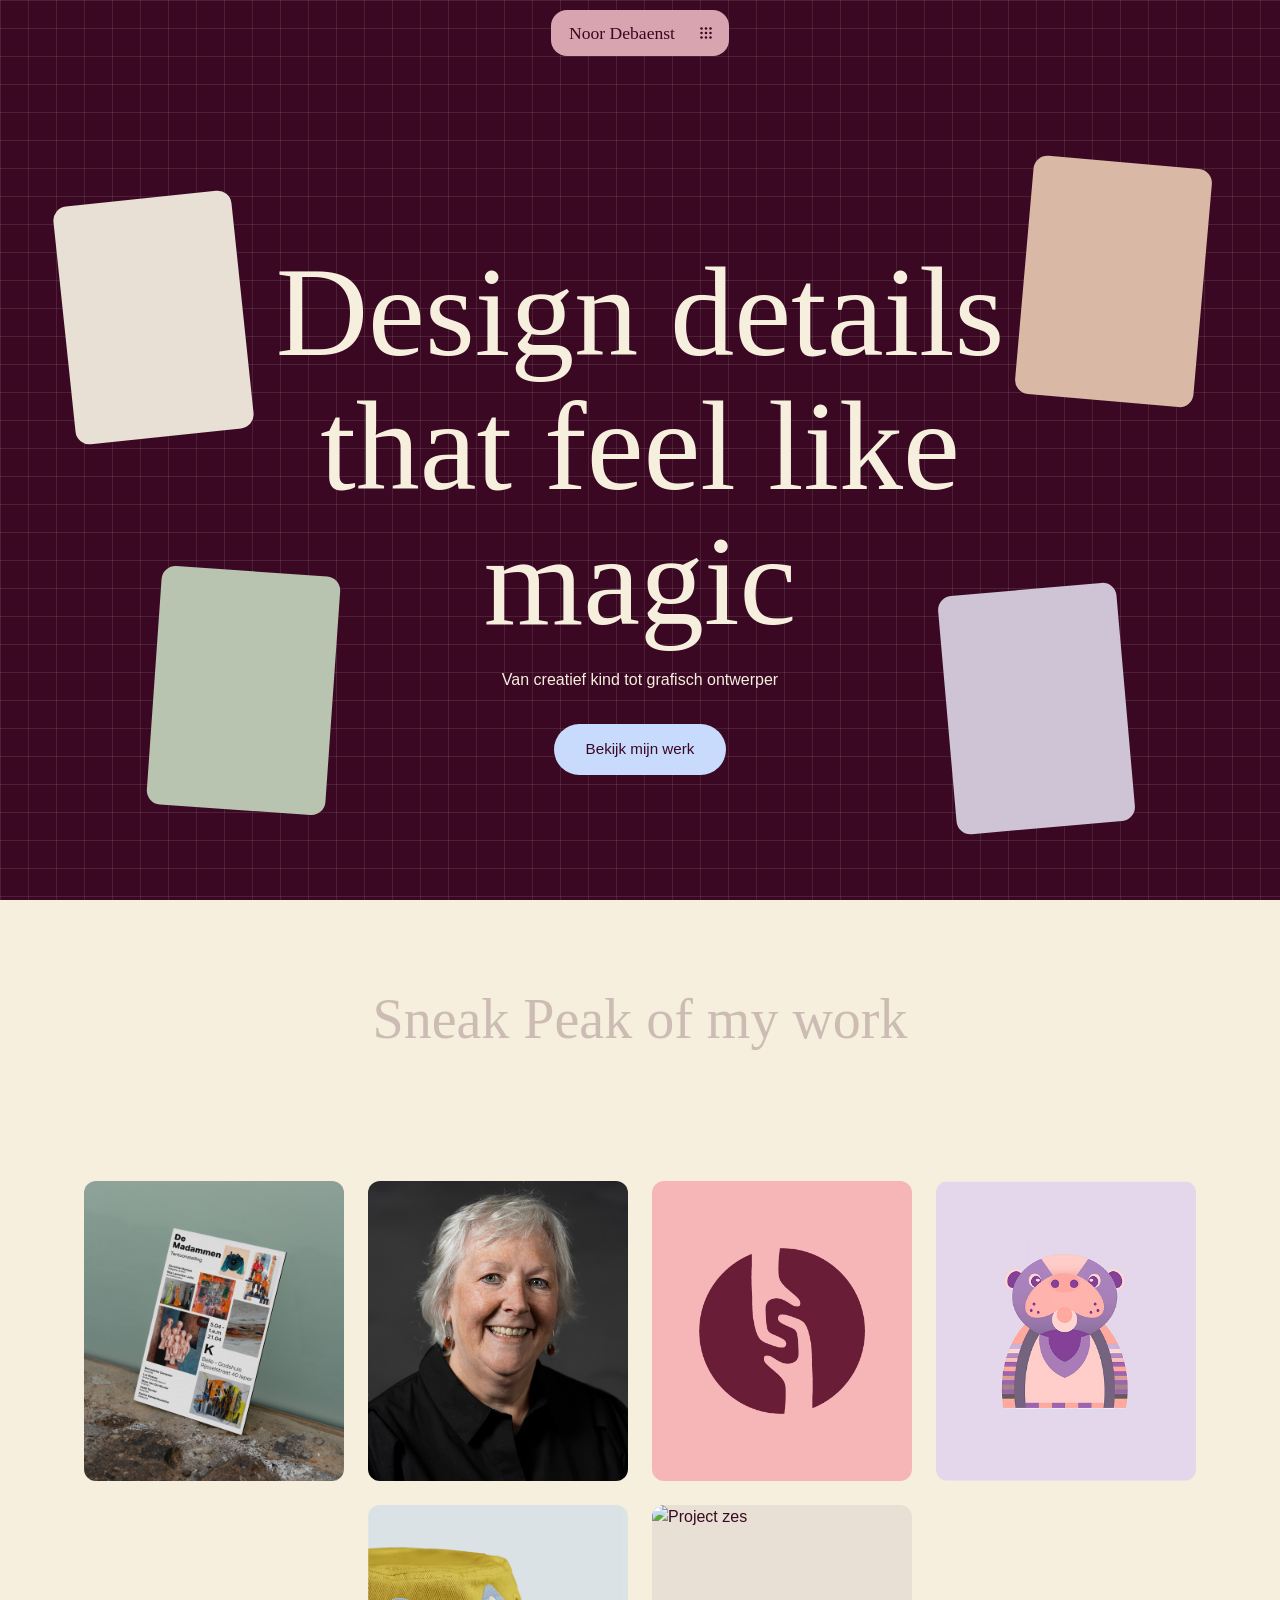
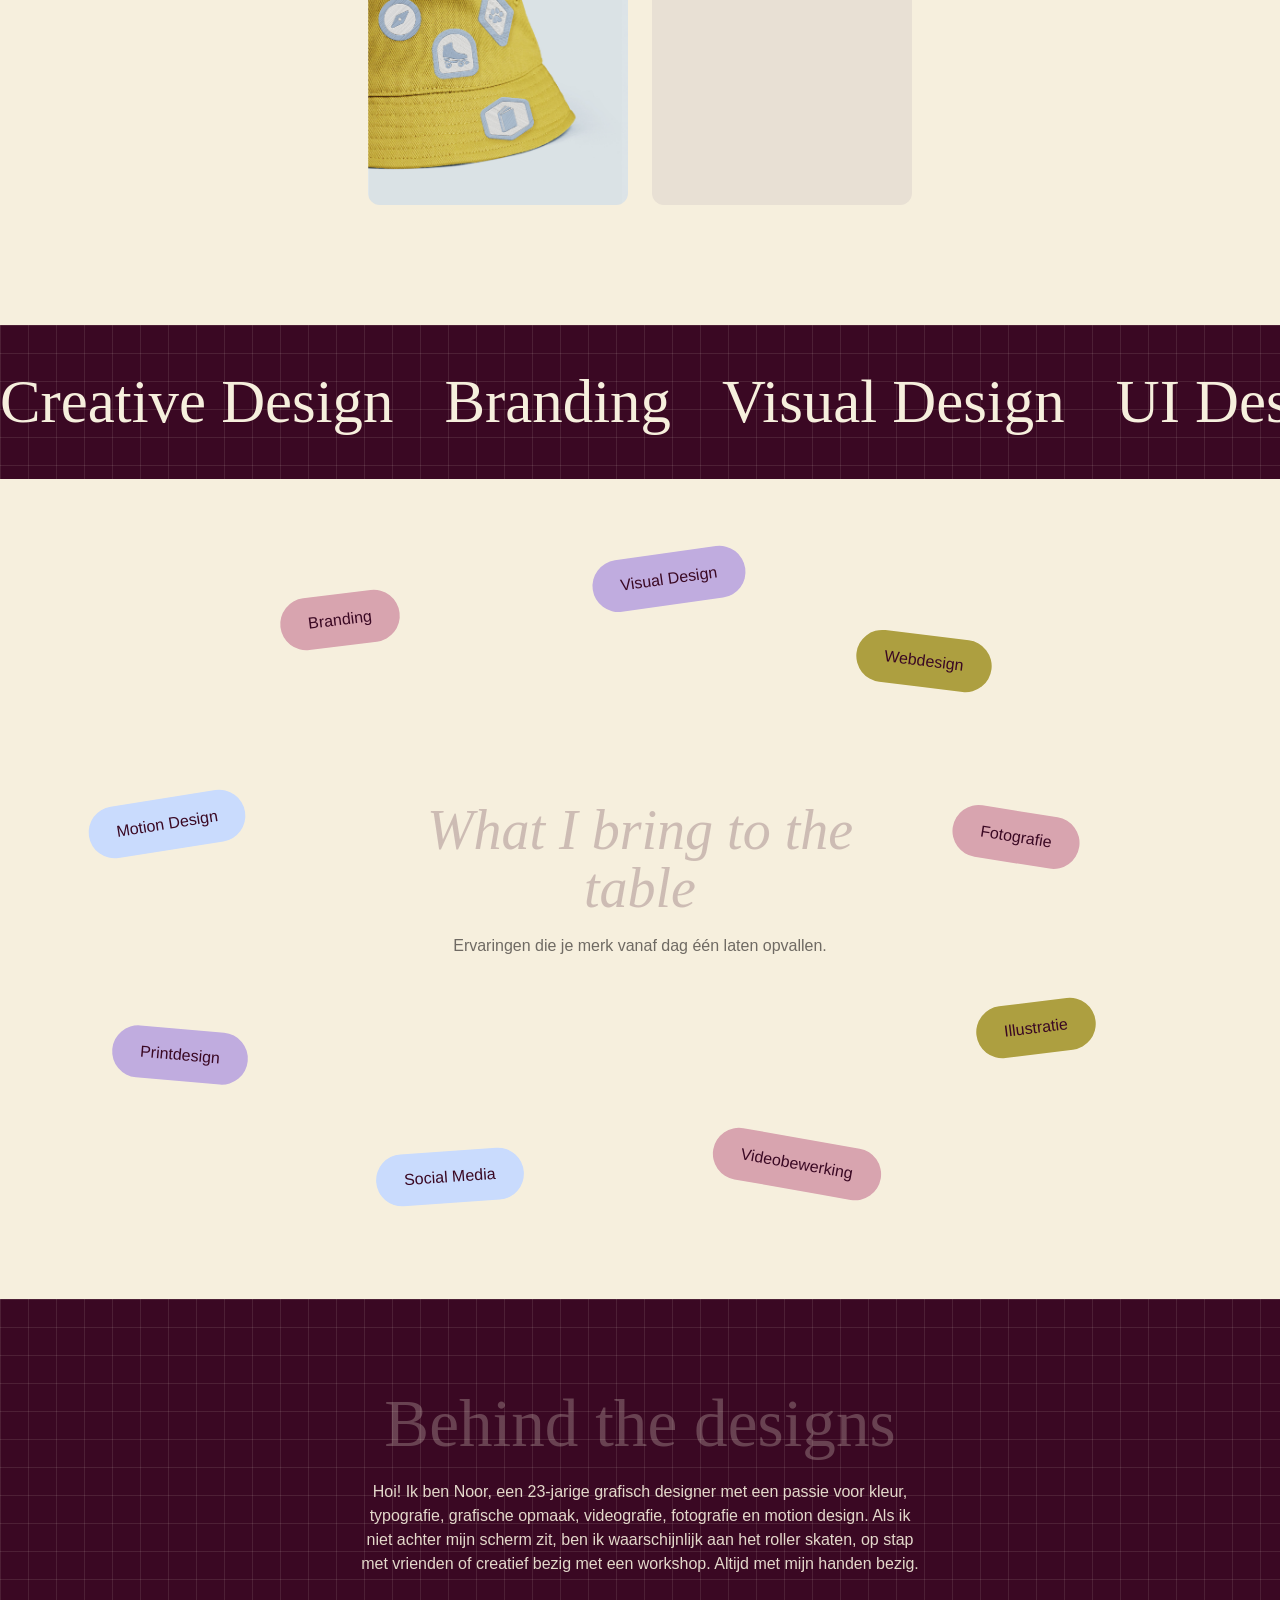
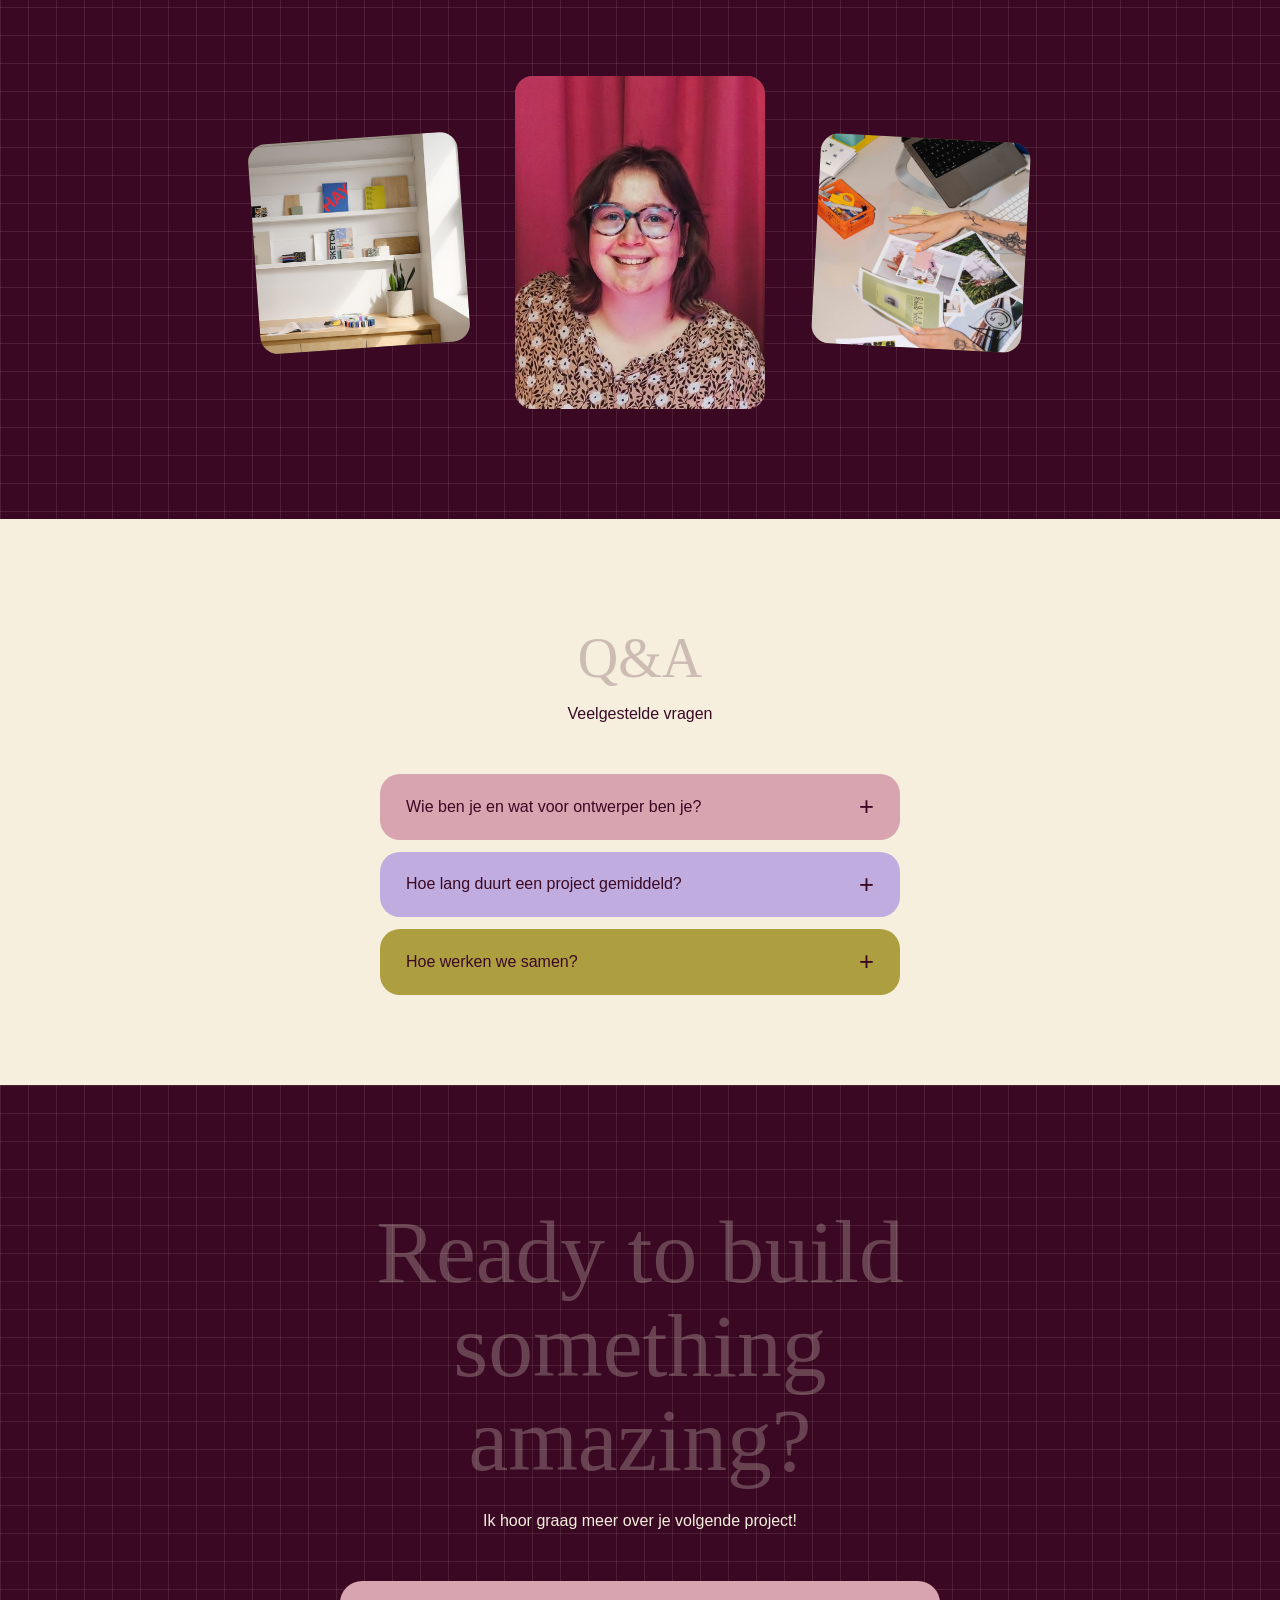
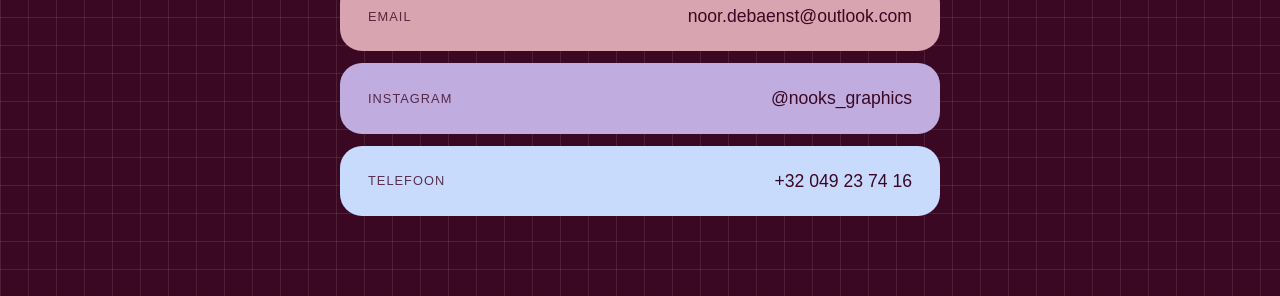
==== commit d04bdf85: "Eerste versie van mijn portfolio" ====
--- a/index.html
+++ b/index.html
@@ -126,7 +126,6 @@
           <li>Illustratie</li>
           <li>Social Media</li>
           <li>Videobewerking</li>
-          <li>Product fotografie</li>
         </ul>
       </div>
     </section>
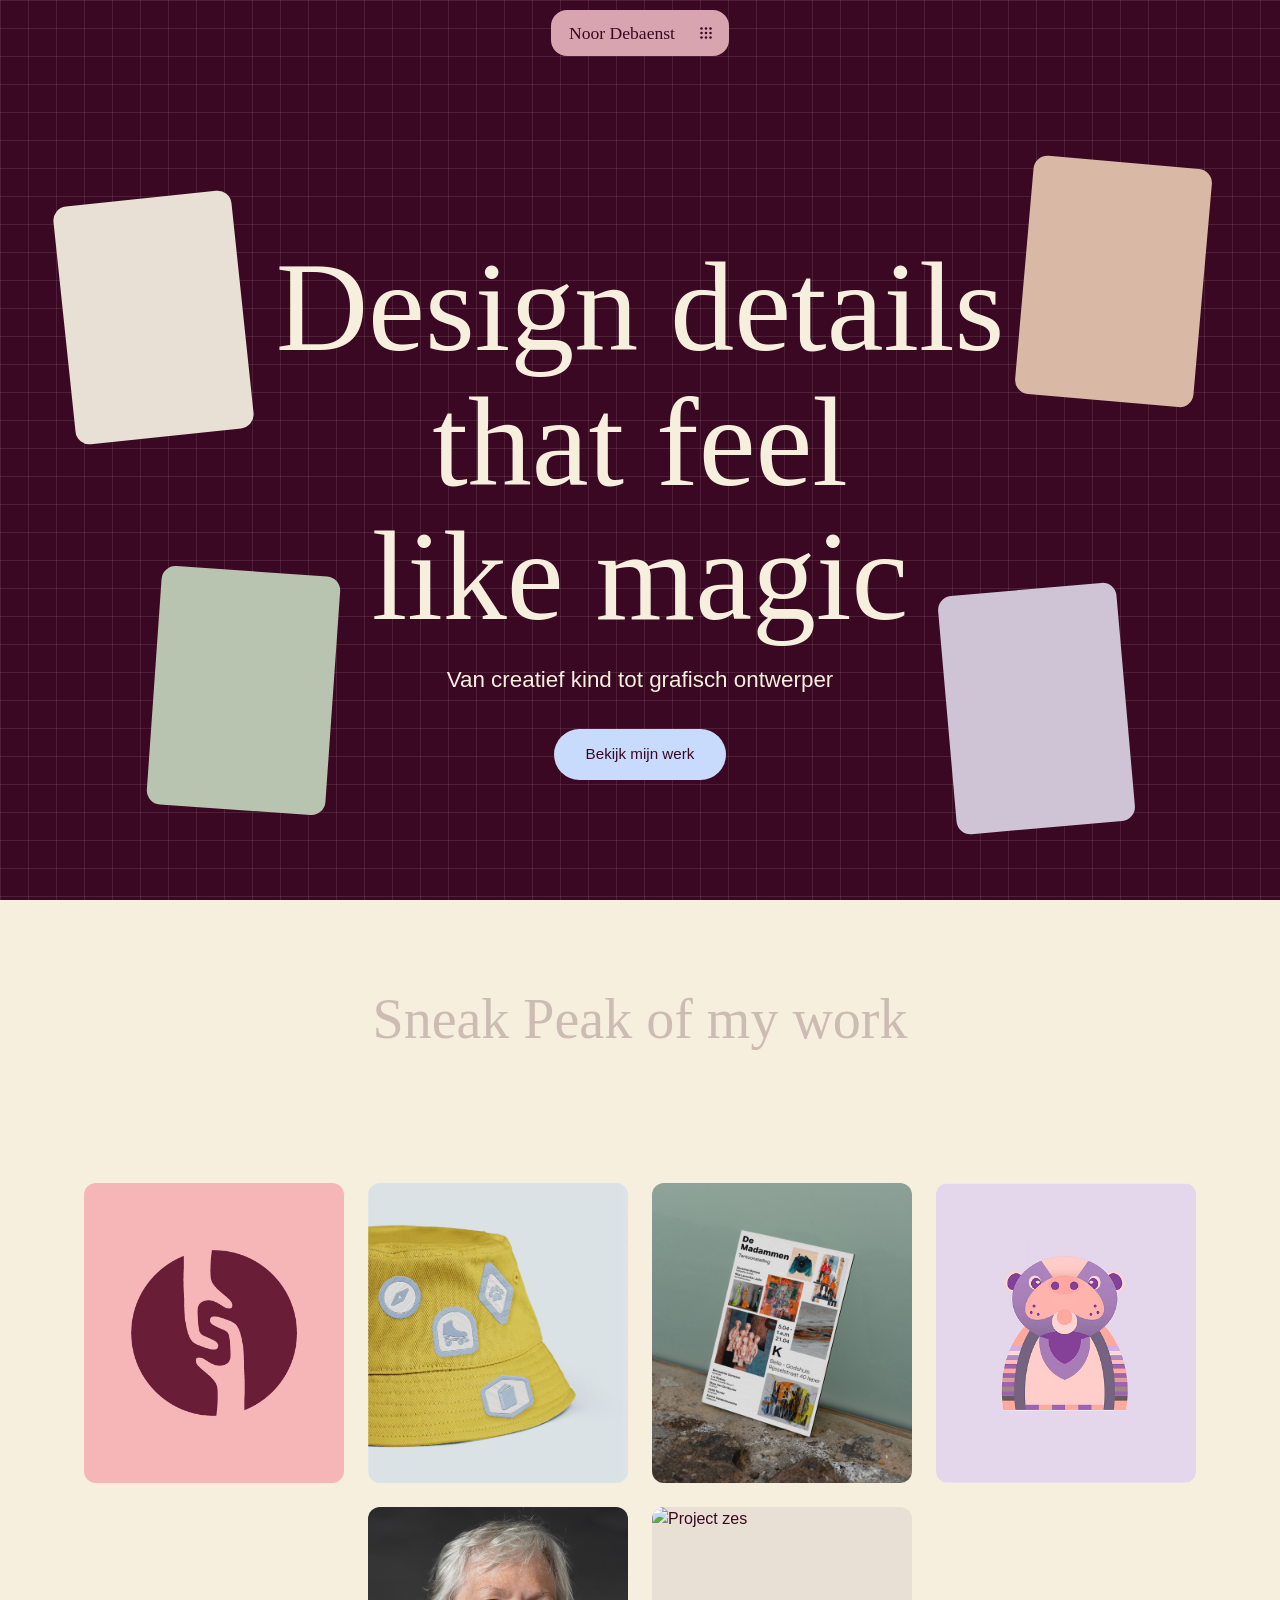
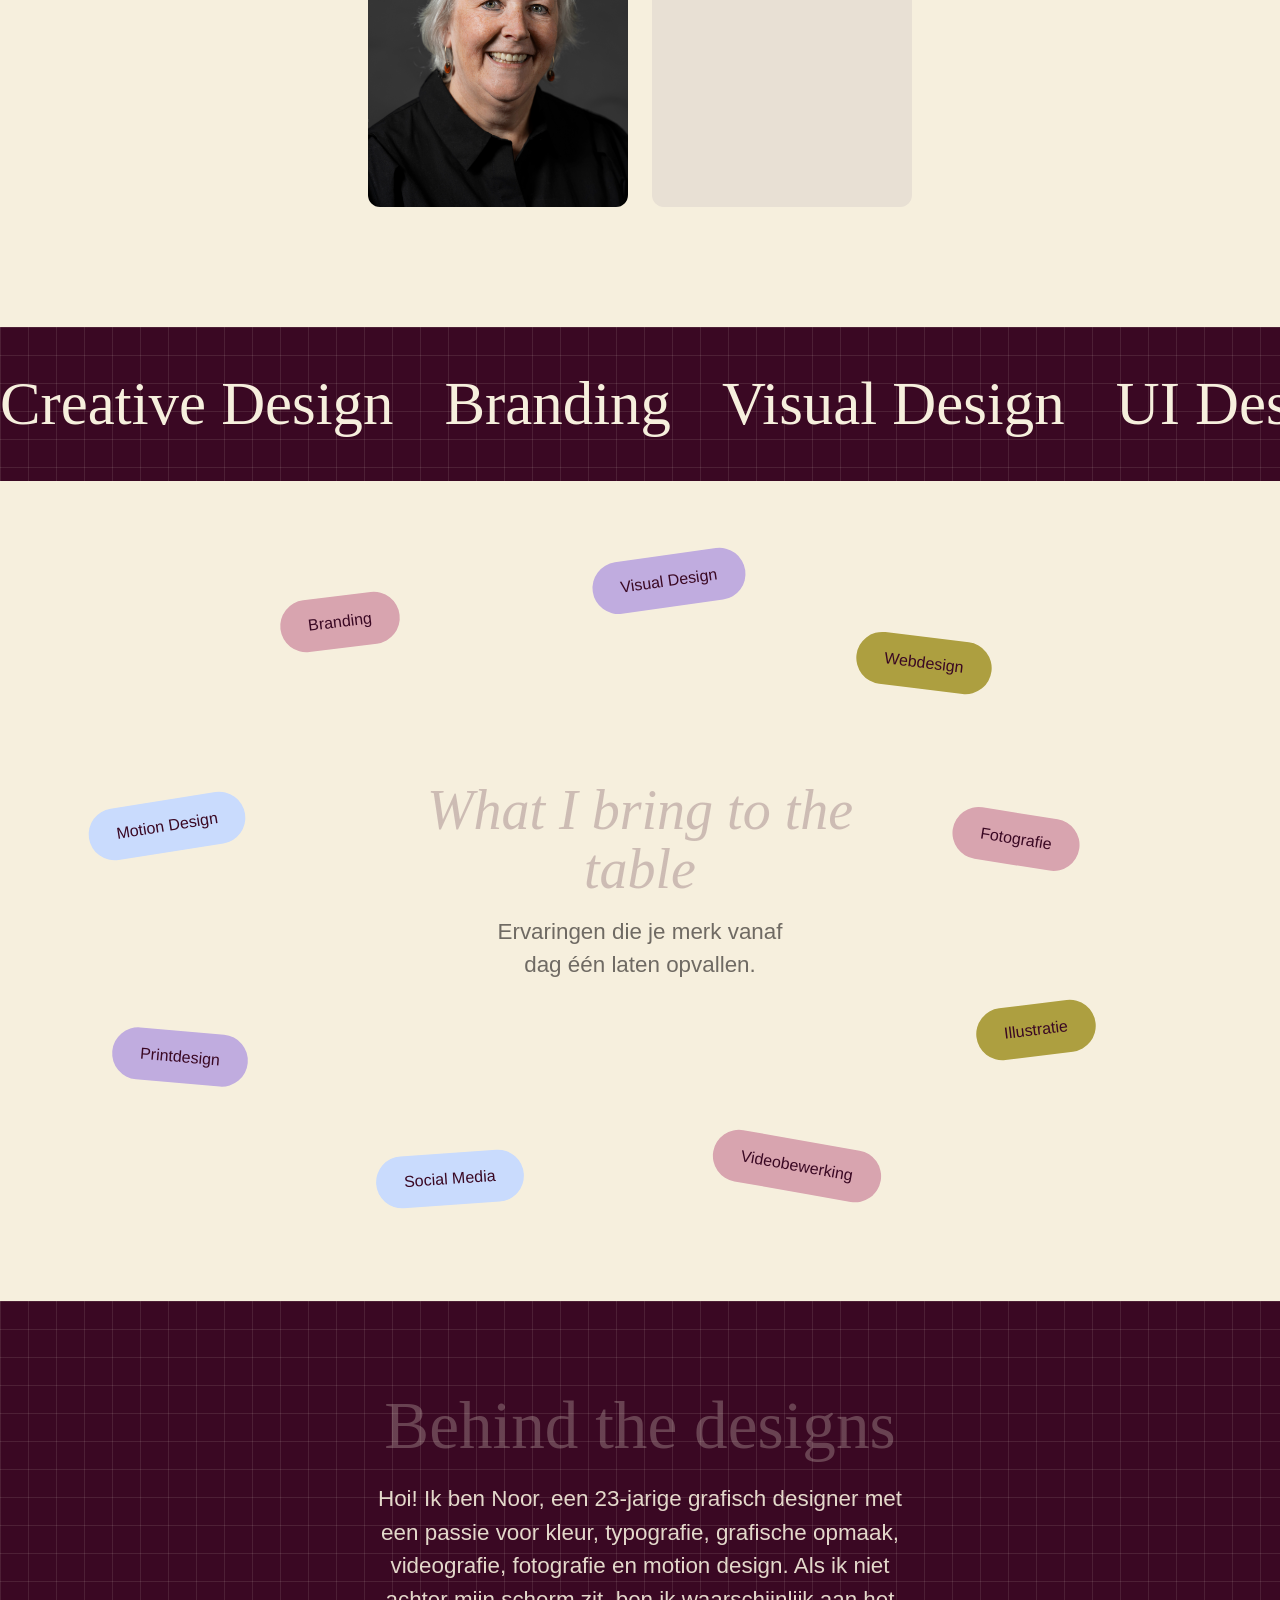
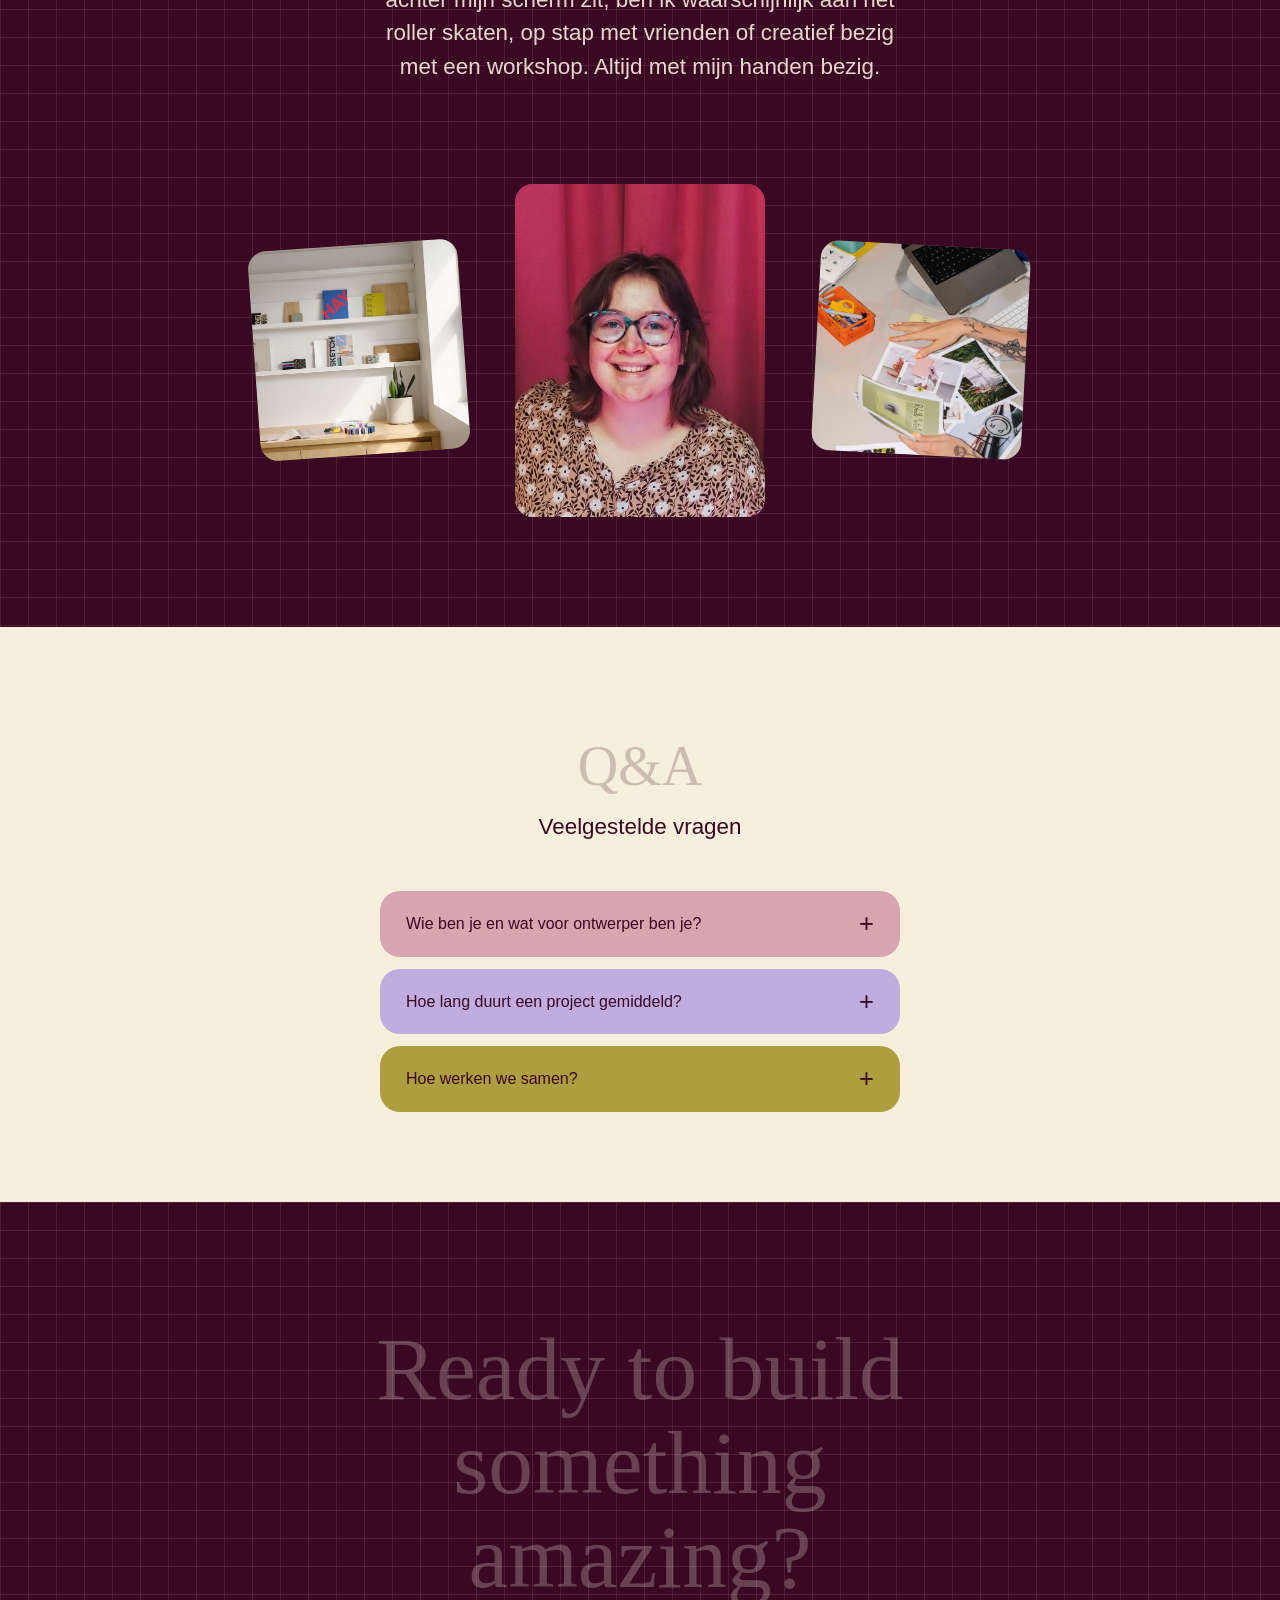
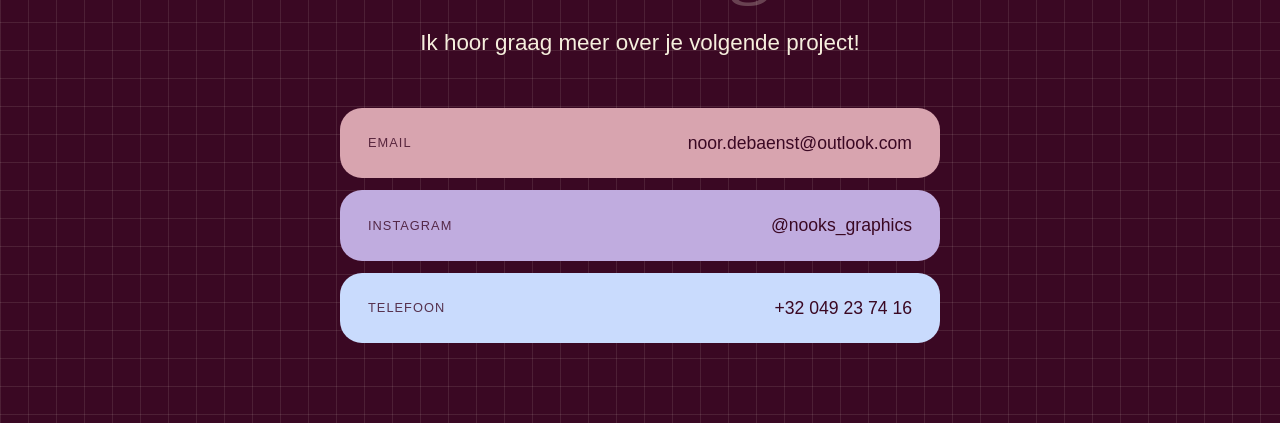
==== commit 8cd3f5f8: "Eerste versie van mijn portfolio" ====
--- a/index.html
+++ b/index.html
@@ -57,7 +57,7 @@
       <div class="wrap">
         <h1>Design details that feel like magic</h1>
         <p>Van creatief kind tot grafisch ontwerper</p>
-        <a class="btn" href="work.html">Bekijk mijn werk</a>
+        <a class="btn" href="index.html#werk">Bekijk mijn werk</a>
       </div>
     </div>
 
@@ -72,15 +72,15 @@
         <div class="banner__track" id="bannerTrack">
           <a class="banner__item banner__item--mid" href="project-1.html">
             <img src="assets/images/project-1-cover.jpg" alt="Project één">
-            <span>Project één</span>
+            <span>Branding</span>
           </a>
           <a class="banner__item banner__item--mid" href="project-2.html">
             <img src="assets/images/project-2-cover.jpg" alt="Project twee">
-            <span>Huid retouches</span>
+            <span>Patches</span>
           </a>
           <a class="banner__item banner__item--mid" href="project-3.html">
             <img src="assets/images/project-3-cover.jpg" alt="Project drie">
-            <span>Huistijl</span>
+            <span>Flyer</span>
           </a>
           <a class="banner__item banner__item--mid" href="project-4.html">
             <img src="assets/images/project-4-cover.jpg" alt="Project vier">
@@ -88,11 +88,11 @@
           </a>
           <a class="banner__item banner__item--mid" href="project-5.html">
             <img src="assets/images/project-5-cover.jpg" alt="Project vijf">
-            <span>Patches</span>
+            <span>Huidretouches</span>
           </a>
           <a class="banner__item banner__item--mid" href="project-6.html">
             <img src="assets/images/project-6-cover.jpg" alt="Project zes">
-            <span>Project zes</span>
+            <span>Stilleven fotografie</span>
           </a>
         </div>
       </div>
--- a/assets/css/screen.css
+++ b/assets/css/screen.css
@@ -53,7 +53,7 @@
 
 h2 {
   font-size: clamp(2rem, 5vw, 3.5rem);
-  margin-bottom: 12px;
+  margin-bottom: 14px;
 }
 
 section {
@@ -71,6 +71,7 @@
 p {
   text-wrap: pretty;
   /* vermijdt dat er één woord alleen op de laatste regel staat */
+  font-size: 1.4rem;
 }
 
 .behind__text,
@@ -276,9 +277,10 @@
 
 .hero h1 {
   font-size: clamp(2.2rem, 10vw, 8rem);
-  max-width: 12ch;
+  max-width: 14ch;        /* was 12ch: breder, dus minder afbrekingen */
   margin: 0 auto 20px;
   color: var(--cream);
+  text-wrap: balance;     /* verdeelt de woorden gelijk over de regels */
 }
 
 .hero p {
@@ -513,7 +515,6 @@
 
 .bring__text h2 {
   margin-bottom: 16px;
-  font-style: italic;
 }
 
 .bring__text img {
@@ -2475,4 +2476,84 @@
   }
 }
 
-
+/* ============ EIGEN CURSOR ============ */
+.has-custom-cursor,
+.has-custom-cursor * {
+  cursor: none !important;
+}
+
+.cursor {
+  /* Op lichte vlakken: bordeaux */
+  --c: var(--burgundy);
+  --c-soft: rgba(58, 8, 35, .14);
+
+  position: fixed;
+  top: 0;
+  left: 0;
+  z-index: 9999;
+  pointer-events: none;
+  opacity: 0;
+  transition: opacity .2s;
+}
+
+/* Op donkere vlakken: crème */
+.cursor.on-dark {
+  --c: var(--cream);
+  --c-soft: rgba(246, 239, 221, .18);
+}
+
+.cursor.is-visible { opacity: 1; }
+
+/* Bolletje: iets doorzichtig */
+.cursor__dot {
+  position: absolute;
+  width: 14px;
+  height: 14px;
+  margin: -7px 0 0 -7px;
+  border-radius: 50%;
+  background: var(--c);
+  opacity: .85;
+  transition: transform .25s ease, opacity .15s, background .25s;
+}
+
+/* Ring: alleen zichtbaar op links, met doorzichtige vulling */
+.cursor__ring {
+  position: absolute;
+  width: 44px;
+  height: 44px;
+  margin: -22px 0 0 -22px;
+  box-sizing: border-box;
+  border: 2px solid var(--c);
+  border-radius: 50%;
+  background: var(--c-soft);
+  opacity: 0;
+  transform: scale(.4);
+  transition: transform .25s ease, opacity .2s, border-color .25s, background .25s;
+}
+
+/* Streepjes: afgerond, alleen bij klikken */
+.cursor__tick {
+  position: absolute;
+  width: 4px;
+  height: 12px;
+  margin: -6px 0 0 -2px;
+  border-radius: 999px;
+  background: var(--c);
+  opacity: 0;
+  transform: rotate(var(--a)) translateY(-26px);
+}
+
+/* Link-stand: ring met kleiner bolletje */
+.cursor.is-link .cursor__ring { opacity: 1; transform: scale(1); }
+.cursor.is-link .cursor__dot { transform: scale(.7); opacity: 1; }
+
+/* Klik-stand: ring en bolletje weg, streepjes schuiven naar binnen */
+.cursor.is-click .cursor__ring,
+.cursor.is-click .cursor__dot { opacity: 0; transform: scale(.4); }
+.cursor.is-click .cursor__tick { animation: cursorTick .45s ease-out; }
+
+@keyframes cursorTick {
+  0%   { opacity: 1; transform: rotate(var(--a)) translateY(-32px); }
+  70%  { opacity: 1; }
+  100% { opacity: 0; transform: rotate(var(--a)) translateY(-18px); }
+}
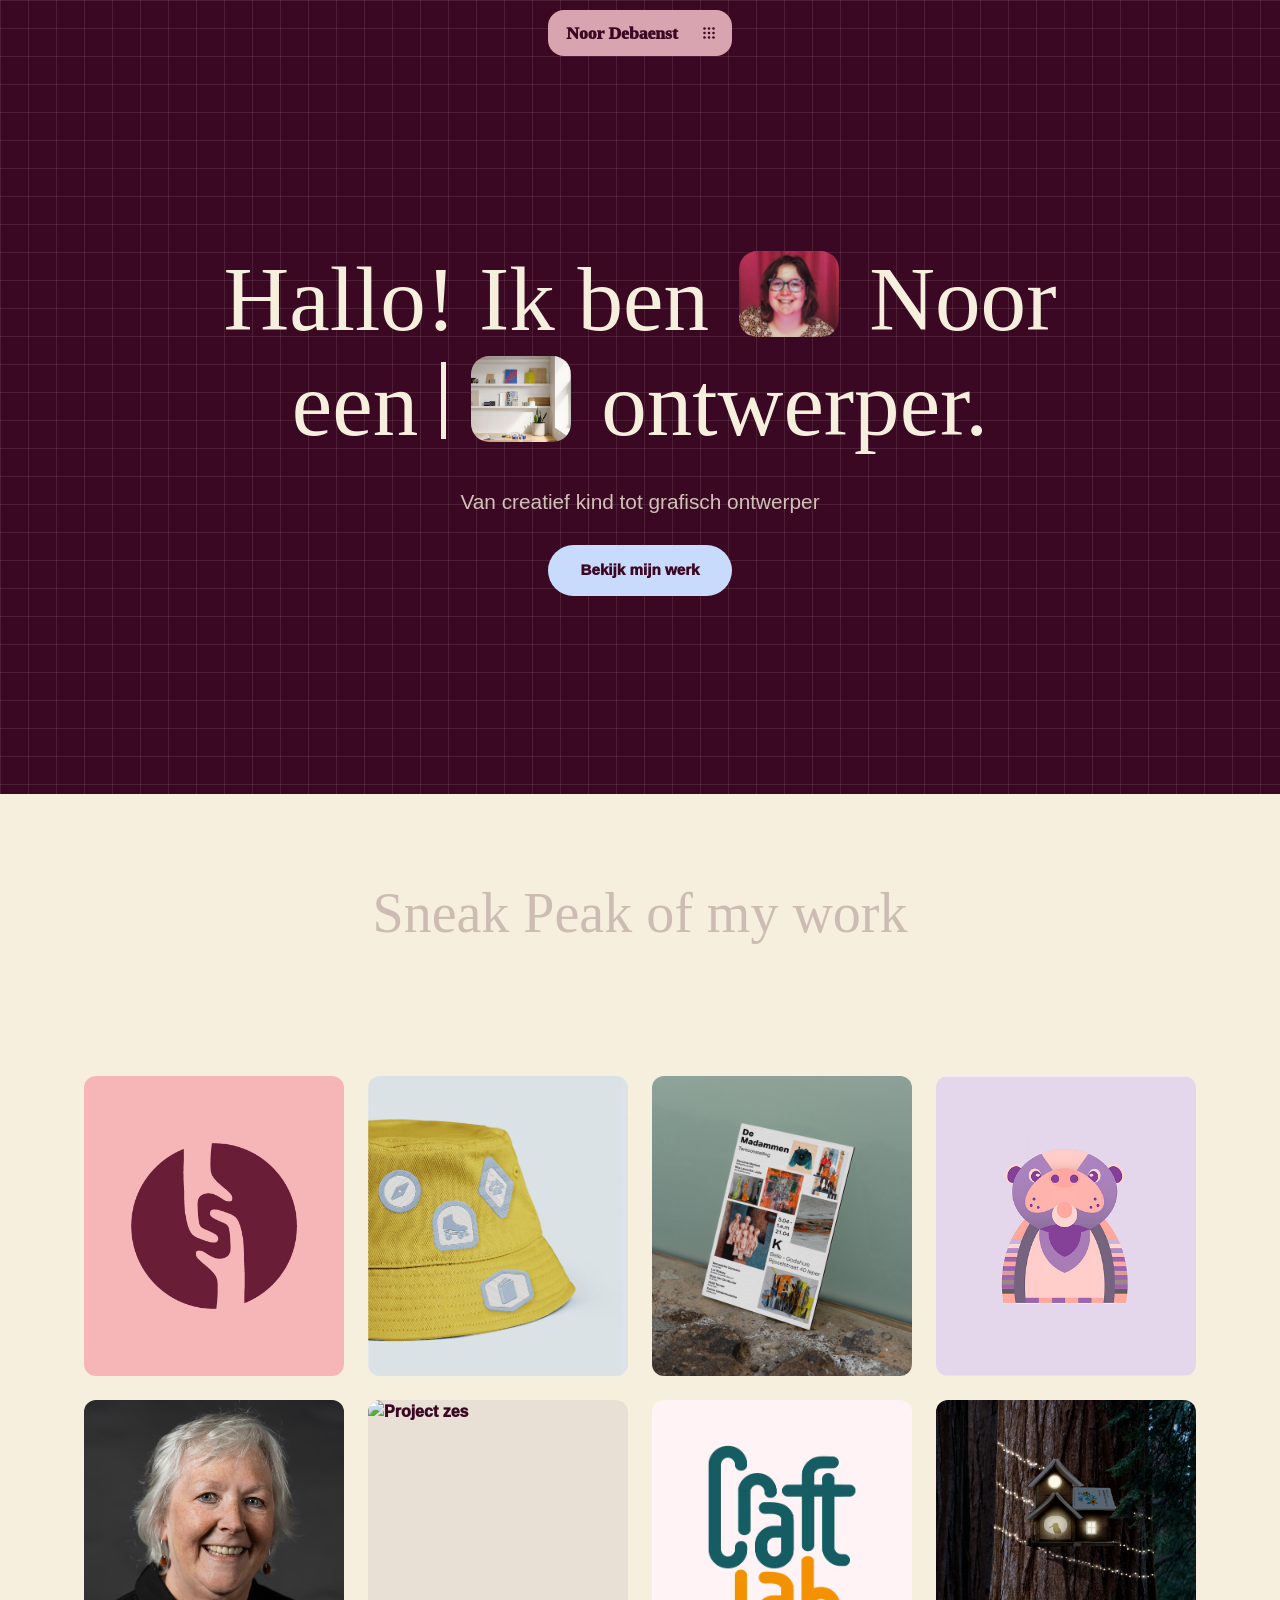
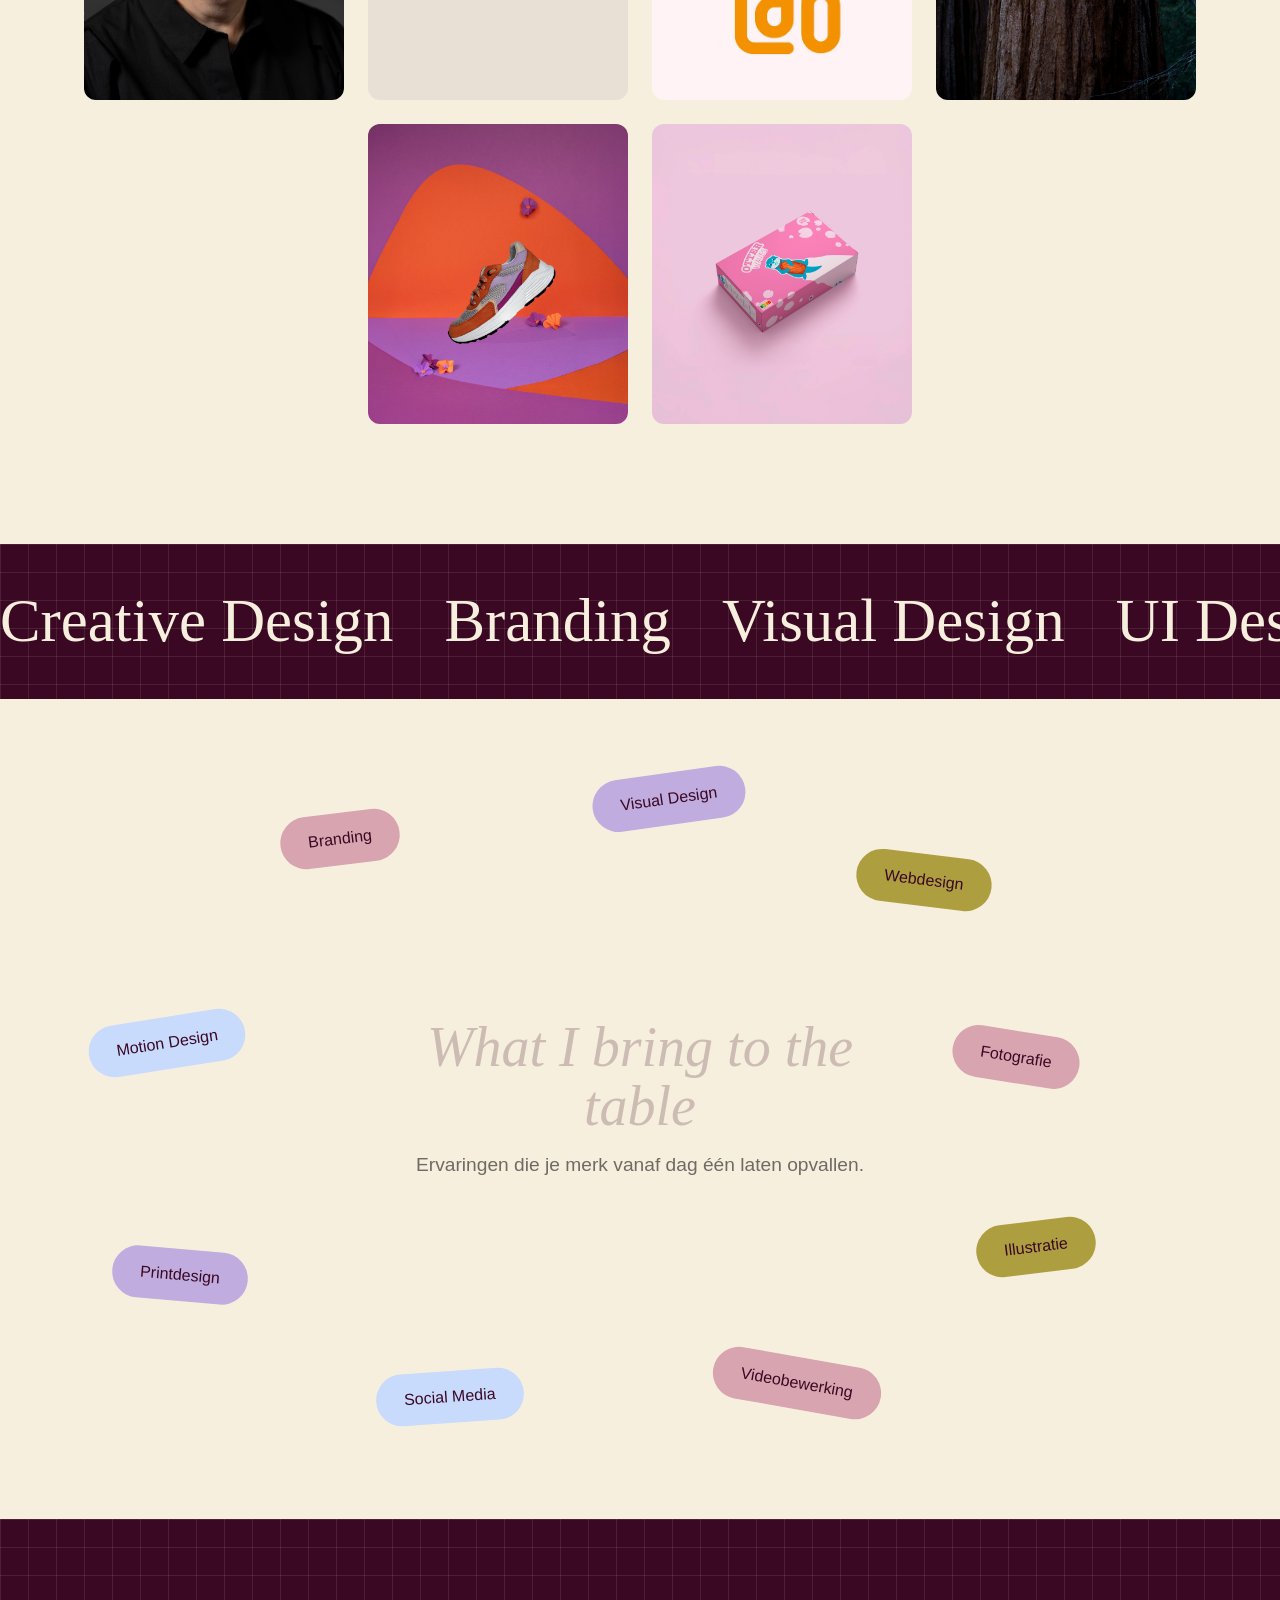
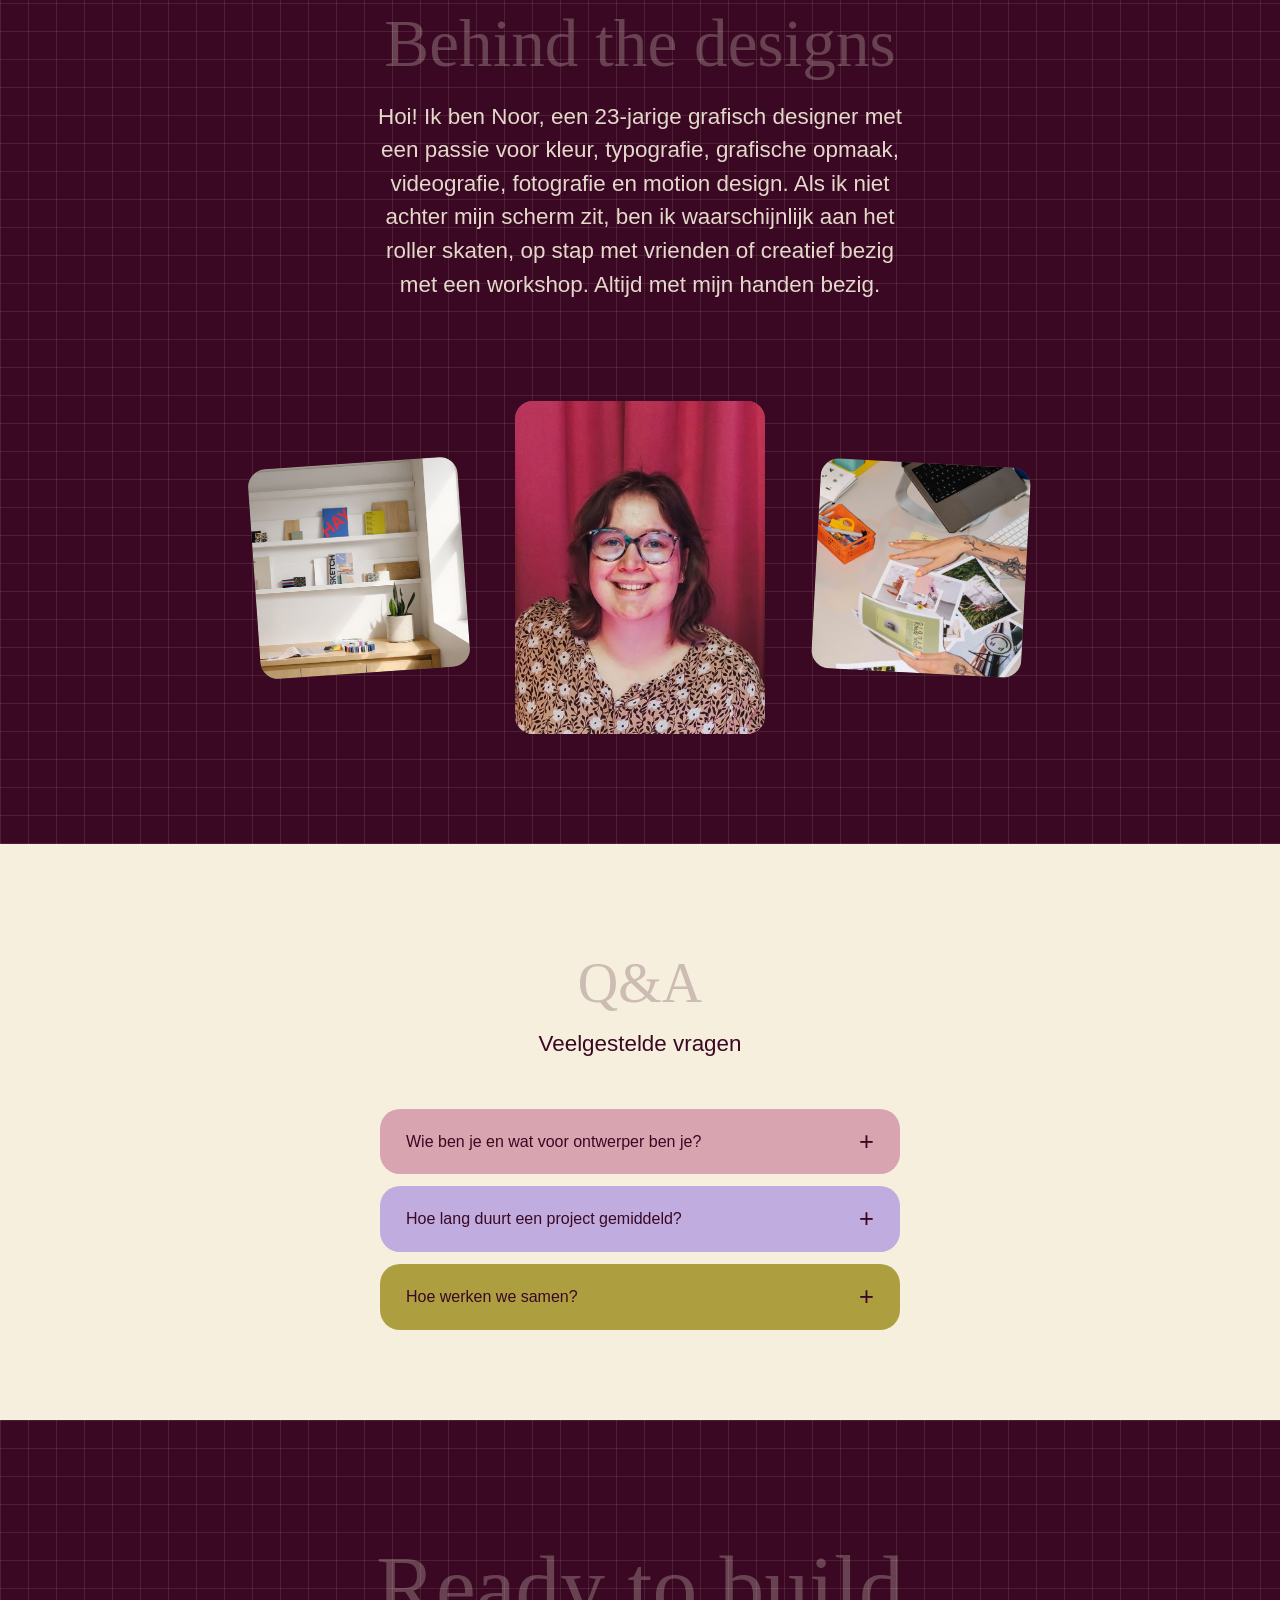
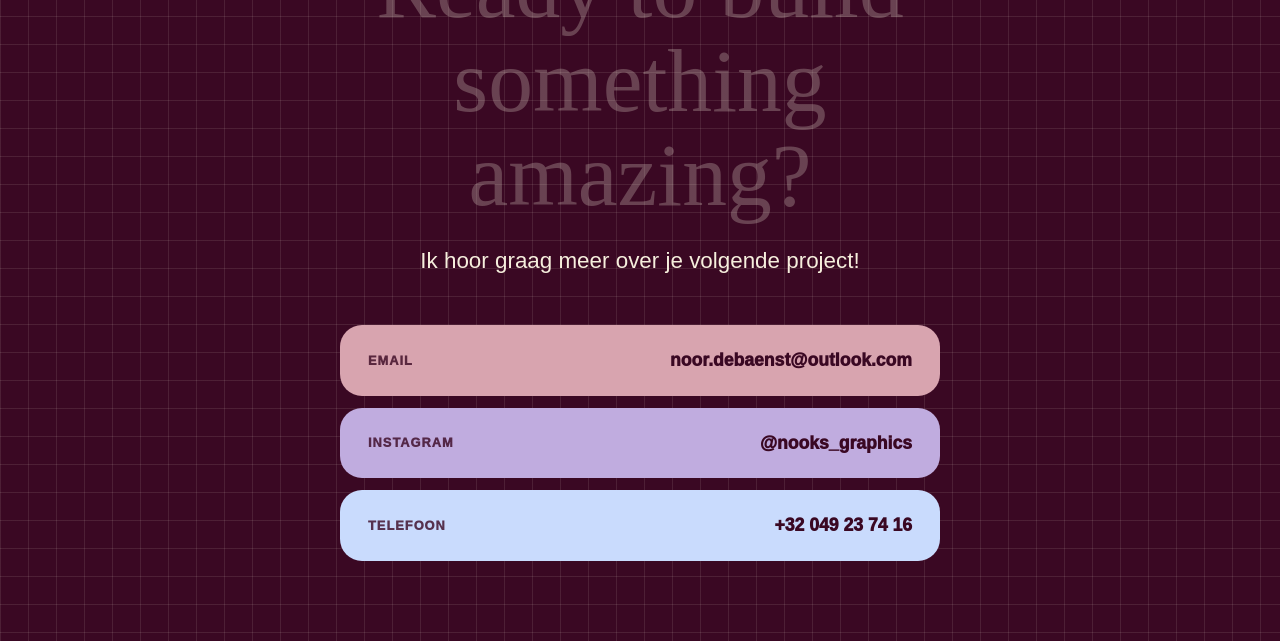
==== commit 5d02f370: "Hero aangepast en cursor toegevoegd" ====
--- a/index.html
+++ b/index.html
@@ -10,6 +10,9 @@
   <link rel="stylesheet" href="assets/css/reset.css">
   <link rel="stylesheet" href="assets/css/screen.css">
   <script src="assets/js/script.js" defer></script>
+
+  <link rel="icon" type="image/png" href="favicon.png">
+
 </head>
 
 <body>
@@ -48,129 +51,158 @@
     </div>
   </header>
 
-  <main>
-    <div class="hero" id="top">
-      <div class="float"></div>
-      <div class="float"></div>
-      <div class="float"></div>
-      <div class="float"></div>
-      <div class="wrap">
-        <h1>Design details that feel like magic</h1>
-        <p>Van creatief kind tot grafisch ontwerper</p>
-        <a class="btn" href="index.html#werk">Bekijk mijn werk</a>
-      </div>
-    </div>
-
-    <section class="intro">
-      <div class="wrap">
-        <h2>Sneak Peak of my work</h2>
-      </div>
-    </section>
-
-    <div class="showcase" id="werk">
-      <div class="banner" aria-label="Selectie van mijn werk">
-        <div class="banner__track" id="bannerTrack">
-          <a class="banner__item banner__item--mid" href="project-1.html">
-            <img src="assets/images/project-1-cover.jpg" alt="Project één">
-            <span>Branding</span>
-          </a>
-          <a class="banner__item banner__item--mid" href="project-2.html">
-            <img src="assets/images/project-2-cover.jpg" alt="Project twee">
-            <span>Patches</span>
-          </a>
-          <a class="banner__item banner__item--mid" href="project-3.html">
-            <img src="assets/images/project-3-cover.jpg" alt="Project drie">
-            <span>Flyer</span>
-          </a>
-          <a class="banner__item banner__item--mid" href="project-4.html">
-            <img src="assets/images/project-4-cover.jpg" alt="Project vier">
-            <span>Geometrische otter</span>
-          </a>
-          <a class="banner__item banner__item--mid" href="project-5.html">
-            <img src="assets/images/project-5-cover.jpg" alt="Project vijf">
-            <span>Huidretouches</span>
-          </a>
-          <a class="banner__item banner__item--mid" href="project-6.html">
-            <img src="assets/images/project-6-cover.jpg" alt="Project zes">
-            <span>Stilleven fotografie</span>
-          </a>
-        </div>
-      </div>
-    </div>
-
-
-    <div class="marquee" aria-hidden="true">
-      <div class="track">
-        <span>Creative Design</span><span>Branding</span><span>Visual Design</span><span>UI
-          Design</span><span>Motion</span><span>Web Design</span><span>Strategic Systems</span>
-        <span>Creative Design</span><span>Branding</span><span>Visual Design</span><span>UI
-          Design</span><span>Motion</span><span>Web Design</span><span>Strategic Systems</span>
-      </div>
-    </div>
-
-    <section class="bring">
-      <div class="wrap bring__inner">
-        <div class="bring__text">
-          <!-- <img src="assets/images/icoon.svg" alt="" width="64" height="64"> -->
-          <h2>What I bring to the table</h2>
-          <p class="sub">Ervaringen die je merk vanaf dag één laten opvallen.</p>
-        </div>
-
-        <ul class="bring__cloud">
-          <li>Branding</li>
-          <li>Visual Design</li>
-          <li>Webdesign</li>
-          <li>Motion Design</li>
-          <li>Fotografie</li>
-          <li>Printdesign</li>
-          <li>Illustratie</li>
-          <li>Social Media</li>
-          <li>Videobewerking</li>
-        </ul>
-      </div>
-    </section>
-
-    <section class="behind" id="over">
-      <div class="behind__inner">
-        <h2>Behind the designs</h2>
-        <p class="behind__text">Hoi! Ik ben Noor, een 23-jarige grafisch designer met een passie voor kleur, typografie, grafische opmaak, videografie, fotografie en motion design.
-          Als ik niet achter mijn scherm zit, ben ik waarschijnlijk aan het roller skaten, op stap met vrienden of creatief bezig met een workshop. Altijd met mijn handen bezig.</p>
-        <div class="behind__photos">
-          <figure class="photo photo--1" tabindex="0" data-bubble="Mijn werkplek">
-            <img src="assets/images/over-mij-1.jpeg" alt="Mijn werkplek">
-          </figure>
-          <figure class="photo photo--2" tabindex="0" data-bubble="Hellooo!">
-            <img src="assets/images/Portret.jpg" alt="Portret van mij">
-          </figure>
-          <figure class="photo photo--3" tabindex="0" data-bubble="Mijn essentials">
-            <img src="assets/images/over-mij-3.jpg" alt="Mijn essentials">
-          </figure>
-        </div>
-      </div>
-    </section>
-
-    <section>
-      <div class="wrap">
-        <h2 class="center">Q&A </h2>
-        <p class="faq__sub">Veelgestelde vragen</p>
-
-        <div class="faq">
-          <details>
-            <summary>Wie ben je en wat voor ontwerper ben je?</summary>
-            <p>Ik ben Noor, grafisch ontwerper. Ik studeerde Online & Offline Graphic Design aan Howest in Brugge, met als specialisatie Foto, Video & Motion Design. Ik ontwerp graag visuele communicatie die helder is en toch persoonlijkheid heeft, zowel in print als digitaal.</p>
-          </details>
-          <details>
-            <summary>Hoe lang duurt een project gemiddeld?</summary>
-            <p>Vul hier je gebruikelijke doorlooptijden in.</p>
-          </details>
-          <details>
-            <summary>Hoe werken we samen?</summary>
-            <p>Leg uit hoe contact, feedbackrondes en betalingen verlopen.</p>
-          </details>
-        </div>
-      </div>
-    </section>
-  </main>
+  <div class="hero" id="top">
+    <div class="wrap">
+      <h1 class="hero__title" aria-label="Hallo! Ik ben Noor, de creatieve ontwerper.">
+        <span class="hero__line hero__line--1">
+          <span class="hero__inner">
+            <span id="typeA">Hallo! Ik ben</span>
+            <img class="hero__pic" id="heroPic1" src="assets/images/Portret.jpg" alt="">
+            <span id="typeB">Noor</span>
+          </span>
+        </span>
+        <span class="hero__line hero__line--2">
+          <span class="hero__inner">
+            <span id="typeC">een</span>
+            <em><span id="typeWord">creatieve</span></em>
+            <img class="hero__pic" id="heroPic2" src="assets/images/over-mij-1.jpeg" alt="">
+            <span id="typeD">ontwerper.</span>
+          </span>
+        </span>
+      </h1>
+      <p class="hero__sub">Van creatief kind tot grafisch ontwerper</p>
+      <a class="btn" href="index.html#werk">Bekijk mijn werk</a>
+    </div>
+  </div>
+
+  <section class="intro">
+    <div class="wrap">
+      <h2>Sneak Peak of my work</h2>
+    </div>
+  </section>
+
+  <div class="showcase" id="werk">
+    <div class="banner" aria-label="Selectie van mijn werk">
+      <div class="banner__track" id="bannerTrack">
+        <a class="banner__item banner__item--mid" href="project-1.html">
+          <img src="assets/images/project-1-cover.jpg" alt="Project één">
+          <span>Branding</span>
+        </a>
+        <a class="banner__item banner__item--mid" href="project-2.html">
+          <img src="assets/images/project-2-cover.jpg" alt="Project twee">
+          <span>Patches</span>
+        </a>
+        <a class="banner__item banner__item--mid" href="project-3.html">
+          <img src="assets/images/project-3-cover.jpg" alt="Project drie">
+          <span>Flyer</span>
+        </a>
+        <a class="banner__item banner__item--mid" href="project-4.html">
+          <img src="assets/images/project-4-cover.jpg" alt="Project vier">
+          <span>Geometrische otter</span>
+        </a>
+        <a class="banner__item banner__item--mid" href="project-5.html">
+          <img src="assets/images/project-5-cover.jpg" alt="Project vijf">
+          <span>Huidretouches</span>
+        </a>
+        <a class="banner__item banner__item--mid" href="project-6.html">
+          <img src="assets/images/project-6-cover.jpg" alt="Project zes">
+          <span>Stilleven fotografie</span>
+        </a>
+        <a class="banner__item banner__item--mid" href="project-7.html">
+          <img src="assets/images/project-7-cover.jpg" alt="Project zeven">
+          <span>Craft lab</span>
+        </a>
+        <a class="banner__item banner__item--mid" href="project-8.html">
+          <img src="assets/images/project-8-cover.jpg" alt="Project acht">
+          <span>........</span>
+        </a>
+        <a class="banner__item banner__item--mid" href="project-9.html">
+          <img src="assets/images/project-9-cover.png" alt="Project negen">
+          <span>sowl</span>
+        </a>
+        <a class="banner__item banner__item--mid" href="project-10.html">
+          <img src="assets/images/project-10-cover.jpg" alt="Project tien">
+          <span>sowl</span>
+        </a>
+      </div>
+    </div>
+  </div>
+
+  <div class="marquee" aria-hidden="true">
+    <div class="track">
+      <span>Creative Design</span><span>Branding</span><span>Visual Design</span><span>UI
+        Design</span><span>Motion</span><span>Web Design</span><span>Strategic Systems</span>
+      <span>Creative Design</span><span>Branding</span><span>Visual Design</span><span>UI
+        Design</span><span>Motion</span><span>Web Design</span><span>Strategic Systems</span>
+    </div>
+  </div>
+
+  <section class="bring">
+    <div class="wrap bring__inner">
+      <div class="bring__text">
+        <!-- <img src="assets/images/icoon.svg" alt="" width="64" height="64"> -->
+        <h2>What I bring to the table</h2>
+        <p class="sub">Ervaringen die je merk vanaf dag één laten opvallen.</p>
+      </div>
+
+      <ul class="bring__cloud">
+        <li>Branding</li>
+        <li>Visual Design</li>
+        <li>Webdesign</li>
+        <li>Motion Design</li>
+        <li>Fotografie</li>
+        <li>Printdesign</li>
+        <li>Illustratie</li>
+        <li>Social Media</li>
+        <li>Videobewerking</li>
+      </ul>
+    </div>
+  </section>
+
+  <section class="behind" id="over">
+    <div class="behind__inner">
+      <h2>Behind the designs</h2>
+      <p class="behind__text">Hoi! Ik ben Noor, een 23-jarige grafisch designer met een passie voor kleur, typografie,
+        grafische opmaak, videografie, fotografie en motion design.
+        Als ik niet achter mijn scherm zit, ben ik waarschijnlijk aan het roller skaten, op stap met vrienden of
+        creatief bezig met een workshop. Altijd met mijn handen bezig.</p>
+      <div class="behind__photos">
+        <figure class="photo photo--1" tabindex="0" data-bubble="Mijn werkplek">
+          <img src="assets/images/over-mij-1.jpeg" alt="Mijn werkplek">
+        </figure>
+        <figure class="photo photo--2" tabindex="0" data-bubble="Hellooo!">
+          <img src="assets/images/Portret.jpg" alt="Portret van mij">
+        </figure>
+        <figure class="photo photo--3" tabindex="0" data-bubble="Mijn essentials">
+          <img src="assets/images/over-mij-3.jpg" alt="Mijn essentials">
+        </figure>
+      </div>
+    </div>
+  </section>
+
+  <section>
+    <div class="wrap">
+      <h2 class="center">Q&A </h2>
+      <p class="faq__sub">Veelgestelde vragen</p>
+
+      <div class="faq">
+        <details>
+          <summary>Wie ben je en wat voor ontwerper ben je?</summary>
+          <p>Ik ben Noor, grafisch ontwerper. Ik studeerde Online & Offline Graphic Design aan Howest in Brugge, met als
+            specialisatie Foto, Video & Motion Design. Ik ontwerp graag visuele communicatie die helder is en toch
+            persoonlijkheid heeft, zowel in print als digitaal.</p>
+        </details>
+        <details>
+          <summary>Hoe lang duurt een project gemiddeld?</summary>
+          <p>Vul hier je gebruikelijke doorlooptijden in.</p>
+        </details>
+        <details>
+          <summary>Hoe werken we samen?</summary>
+          <p>Leg uit hoe contact, feedbackrondes en betalingen verlopen.</p>
+        </details>
+      </div>
+    </div>
+  </section>
 
   <footer class="contact" id="contact">
     <div class="wrap">
--- a/assets/css/screen.css
+++ b/assets/css/screen.css
@@ -36,6 +36,7 @@
 a {
   color: inherit;
   text-decoration: none;
+  font-weight: 1000;
 }
 
 .wrap {
@@ -61,7 +62,9 @@
 }
 
 .sub {
+  /* body font */
   color: var(--muted);
+  font-size: 1.2rem;
 }
 
 .center {
@@ -113,7 +116,7 @@
 }
 
 .menu__logo {
-  font-family: Georgia, serif;
+  font-family: Georgia;
   font-size: 1.1rem;
 }
 
@@ -233,16 +236,6 @@
   color: #f2a65a;
 }
 
-.hero {
-  min-height: 100vh;
-  display: grid;
-  place-items: center;
-  text-align: center;
-  padding-top: 80px;
-  position: relative;
-  overflow: hidden;
-}
-
 
 
 /* ============ KNOPPEN ============ */
@@ -264,53 +257,121 @@
 }
 
 /* ============ HERO ============ */
+
+/* De hero-inhoud mag zo breed zijn als het scherm */
+.hero .wrap {
+  max-width: none;
+  text-align: center;
+}
+
+/* Extra zekerheid: een te brede regel groeit vanuit het midden, nooit alleen naar rechts */
+.hero__line {
+  display: flex;
+  justify-content: center;
+  white-space: nowrap;
+  min-height: 1.15em;
+}
+
 .hero {
-  min-height: 100vh;
+  /* hoogte schaalt mee met de breedte, maar blijft binnen het scherm */
+  min-height: clamp(480px, 62vw, 100svh);
   display: grid;
-  place-items: center;
-  text-align: center;
-  padding-top: 120px;
-  position: relative;
-  overflow: hidden;
-  background: var(--burgundy);
-}
-
-.hero h1 {
-  font-size: clamp(2.2rem, 10vw, 8rem);
-  max-width: 14ch;        /* was 12ch: breder, dus minder afbrekingen */
-  margin: 0 auto 20px;
+  align-items: center;
+  padding: clamp(80px, 13vw, 150px) 0 clamp(40px, 8vw, 100px);
+  /* ...de rest (color, background) blijft hetzelfde */
   color: var(--cream);
-  text-wrap: balance;     /* verdeelt de woorden gelijk over de regels */
-}
-
-.hero p {
-  color: var(--cream);
-  margin-bottom: 32px;
-}
-
-.hero {
-  min-height: 100vh;
-  display: grid;
-  place-items: center;
-  text-align: center;
-  padding-top: 120px;
-  position: relative;
-  overflow: hidden;
-
   background-color: var(--burgundy);
   background-image:
     linear-gradient(rgba(246, 239, 221, .1) 1px, transparent 1px),
     linear-gradient(90deg, rgba(246, 239, 221, .1) 1px, transparent 1px);
-  background-size: 28px 28px;
-}
-
-.float {
-  position: absolute;
-  width: clamp(90px, 14vw, 190px);
-  aspect-ratio: 3/4;
-  border-radius: 14px;
-  background: var(--card);
-  animation: bob 6s ease-in-out infinite;
+  background-size: clamp(20px, 2.5vw, 28px) clamp(20px, 2.5vw, 28px);
+}
+
+.hero .wrap {
+  text-align: center;
+}
+
+.hero__title {
+  /* schaalt mee met de schermbreedte, zodat elke regel op één lijn past */
+   font-size: var(--hero-fs, min(7rem, calc((100vw - 48px) / 12.5)));
+  line-height: 1.15;
+  max-width: none;
+  margin: 0 0 clamp(16px, 3vw, 28px);
+  text-align: center;
+  color: var(--cream);
+}
+
+.hero__title em {
+  font-style: italic;
+}
+
+.hero__line {
+  display: block;
+  white-space: nowrap;
+  min-height: 1.15em;
+  text-align: center;
+}
+
+/* De breedte wordt door JavaScript vastgezet (in em), zodat de tekst
+   van links naar rechts typt en de zin niet heen en weer springt */
+.hero__inner {
+  display: inline-block;
+  text-align: center;   /* geen vaste breedte meer: de zin blijft gecentreerd */
+}
+
+
+#typeWord {
+  display: inline;
+  text-align: left;
+}
+
+.hero__pic {
+  display: inline-block;
+  width: 1.1em;
+  height: .95em;
+  object-fit: cover;
+  border-radius: .2em;
+  vertical-align: -.08em;
+  margin: 0 .08em;
+  transition: transform .4s cubic-bezier(.3, 1.6, .5, 1), opacity .3s;
+}
+
+.hero__sub {
+  font-size: clamp(1rem, 2.4vw, 1.3rem);
+  color: var(--cream);
+  opacity: .8;
+  margin: 0 auto clamp(18px, 3vw, 28px);
+  text-align: center;
+}
+
+.hero .btn {
+  color: var(--burgundy);
+  padding: clamp(11px, 1.6vw, 14px) clamp(22px, 3.5vw, 32px);
+}
+
+/* Cursortje: neemt netto geen breedte in */
+.caret {
+  display: inline-block;
+  width: .05em;
+  height: .85em;
+  margin: 0 -.05em 0 0;
+  vertical-align: -.05em;
+  background: currentColor;
+  animation: blink 1s steps(1) infinite;
+}
+
+.hero { overflow: hidden; }
+
+@keyframes blink {
+  50% {
+    opacity: 0;
+  }
+}
+
+/* Foto's poppen pas op als ze aan de beurt zijn */
+.hero.is-typing .hero__pic:not(.is-in) {
+  transform: scale(0);
+  opacity: 0;
 }
 
 .float:nth-child(1) {
@@ -348,6 +409,37 @@
     transform: translateY(-16px);
   }
 }
+
+/* Alles in de hero in het midden */
+.hero .wrap {
+  text-align: center;
+}
+
+.hero__title {
+  text-align: center;
+  /* was left */
+}
+
+.hero__line {
+  display: block;
+  text-align: center;
+  /* beide regels gecentreerd, ook regel 2 */
+  white-space: nowrap;
+  min-height: 1.15em;
+}
+
+.hero__sub {
+  text-align: center;
+  margin-left: auto;
+  margin-right: auto;
+}
+
+/* Knop: de kleur had een typfout (--burgandy), nu correct */
+.hero .btn {
+  color: var(--burgundy);
+}
+
+
 
 /* ============ INTRO ============ */
 .intro {
@@ -2502,7 +2594,9 @@
   --c-soft: rgba(246, 239, 221, .18);
 }
 
-.cursor.is-visible { opacity: 1; }
+.cursor.is-visible {
+  opacity: 1;
+}
 
 /* Bolletje: iets doorzichtig */
 .cursor__dot {
@@ -2544,16 +2638,39 @@
 }
 
 /* Link-stand: ring met kleiner bolletje */
-.cursor.is-link .cursor__ring { opacity: 1; transform: scale(1); }
-.cursor.is-link .cursor__dot { transform: scale(.7); opacity: 1; }
+.cursor.is-link .cursor__ring {
+  opacity: 1;
+  transform: scale(1);
+}
+
+.cursor.is-link .cursor__dot {
+  transform: scale(.7);
+  opacity: 1;
+}
 
 /* Klik-stand: ring en bolletje weg, streepjes schuiven naar binnen */
 .cursor.is-click .cursor__ring,
-.cursor.is-click .cursor__dot { opacity: 0; transform: scale(.4); }
-.cursor.is-click .cursor__tick { animation: cursorTick .45s ease-out; }
+.cursor.is-click .cursor__dot {
+  opacity: 0;
+  transform: scale(.4);
+}
+
+.cursor.is-click .cursor__tick {
+  animation: cursorTick .45s ease-out;
+}
 
 @keyframes cursorTick {
-  0%   { opacity: 1; transform: rotate(var(--a)) translateY(-32px); }
-  70%  { opacity: 1; }
-  100% { opacity: 0; transform: rotate(var(--a)) translateY(-18px); }
+  0% {
+    opacity: 1;
+    transform: rotate(var(--a)) translateY(-32px);
+  }
+
+  70% {
+    opacity: 1;
+  }
+
+  100% {
+    opacity: 0;
+    transform: rotate(var(--a)) translateY(-18px);
+  }
 }
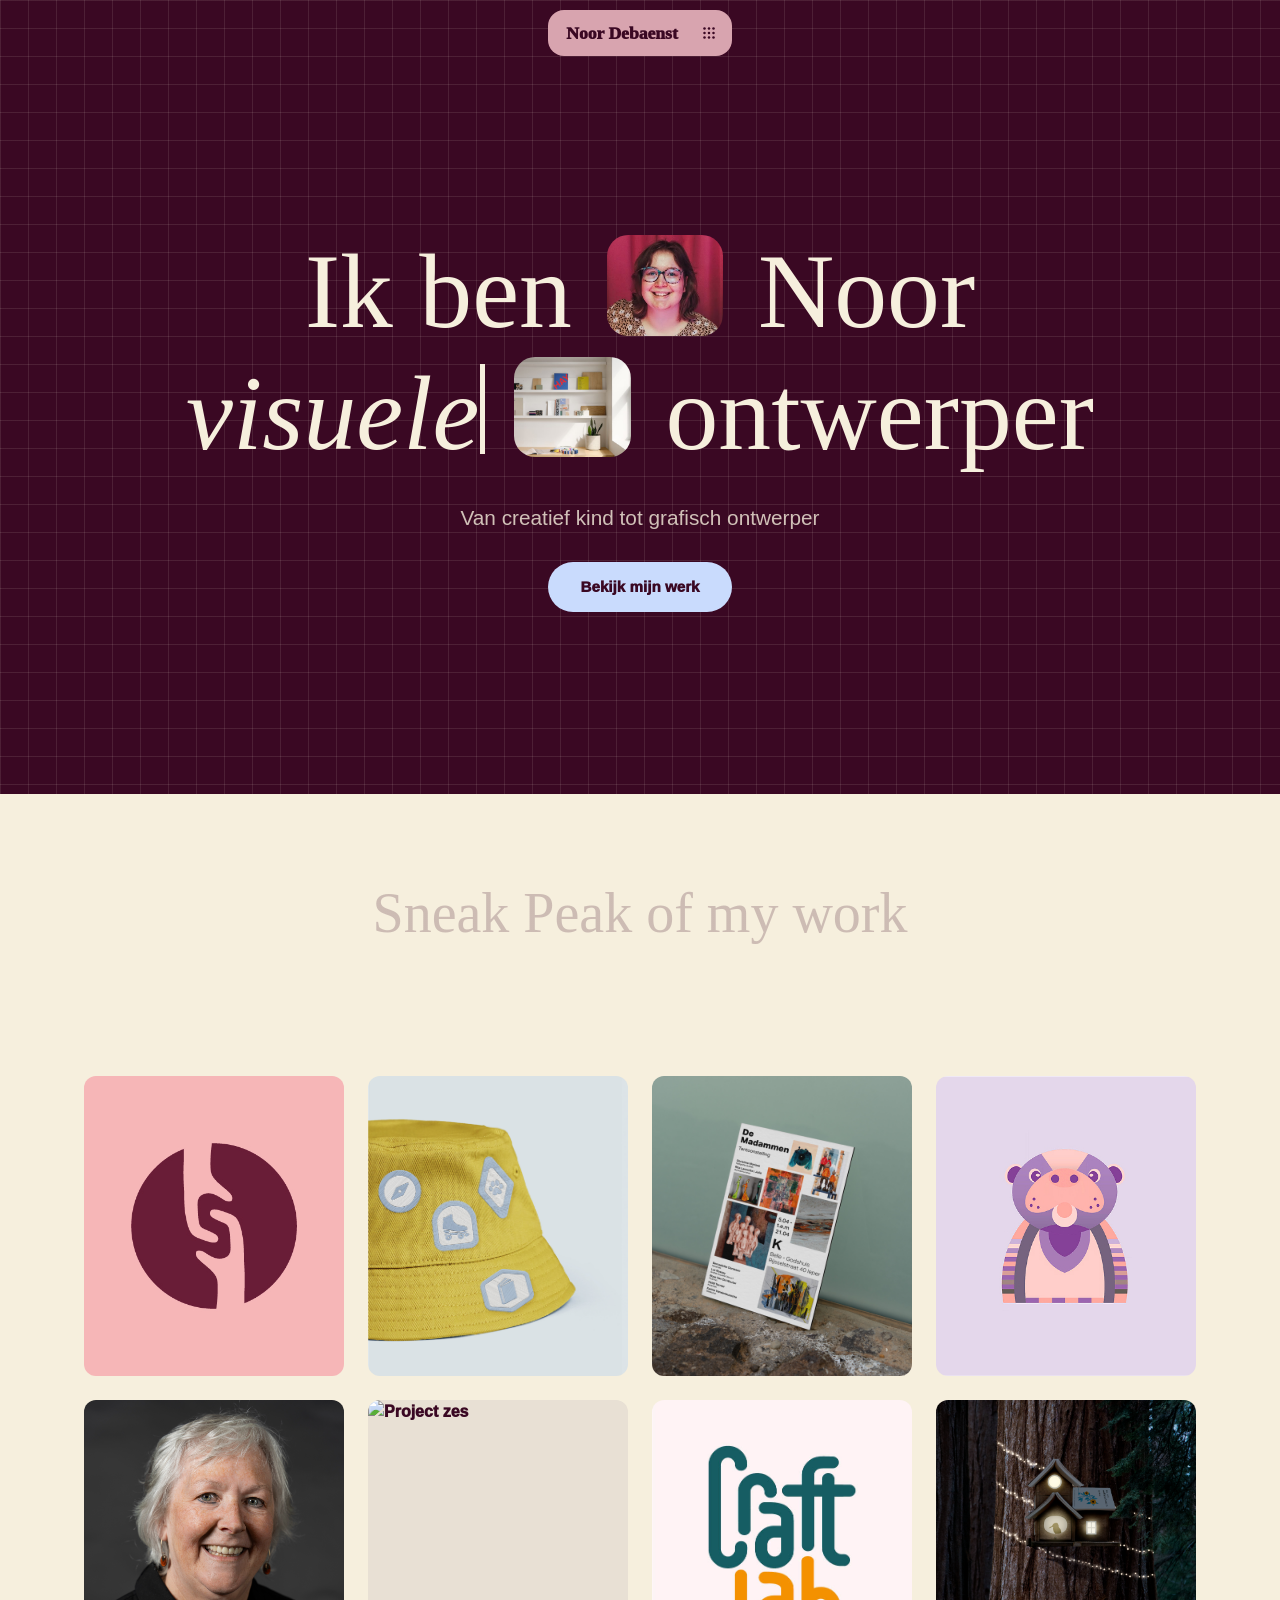
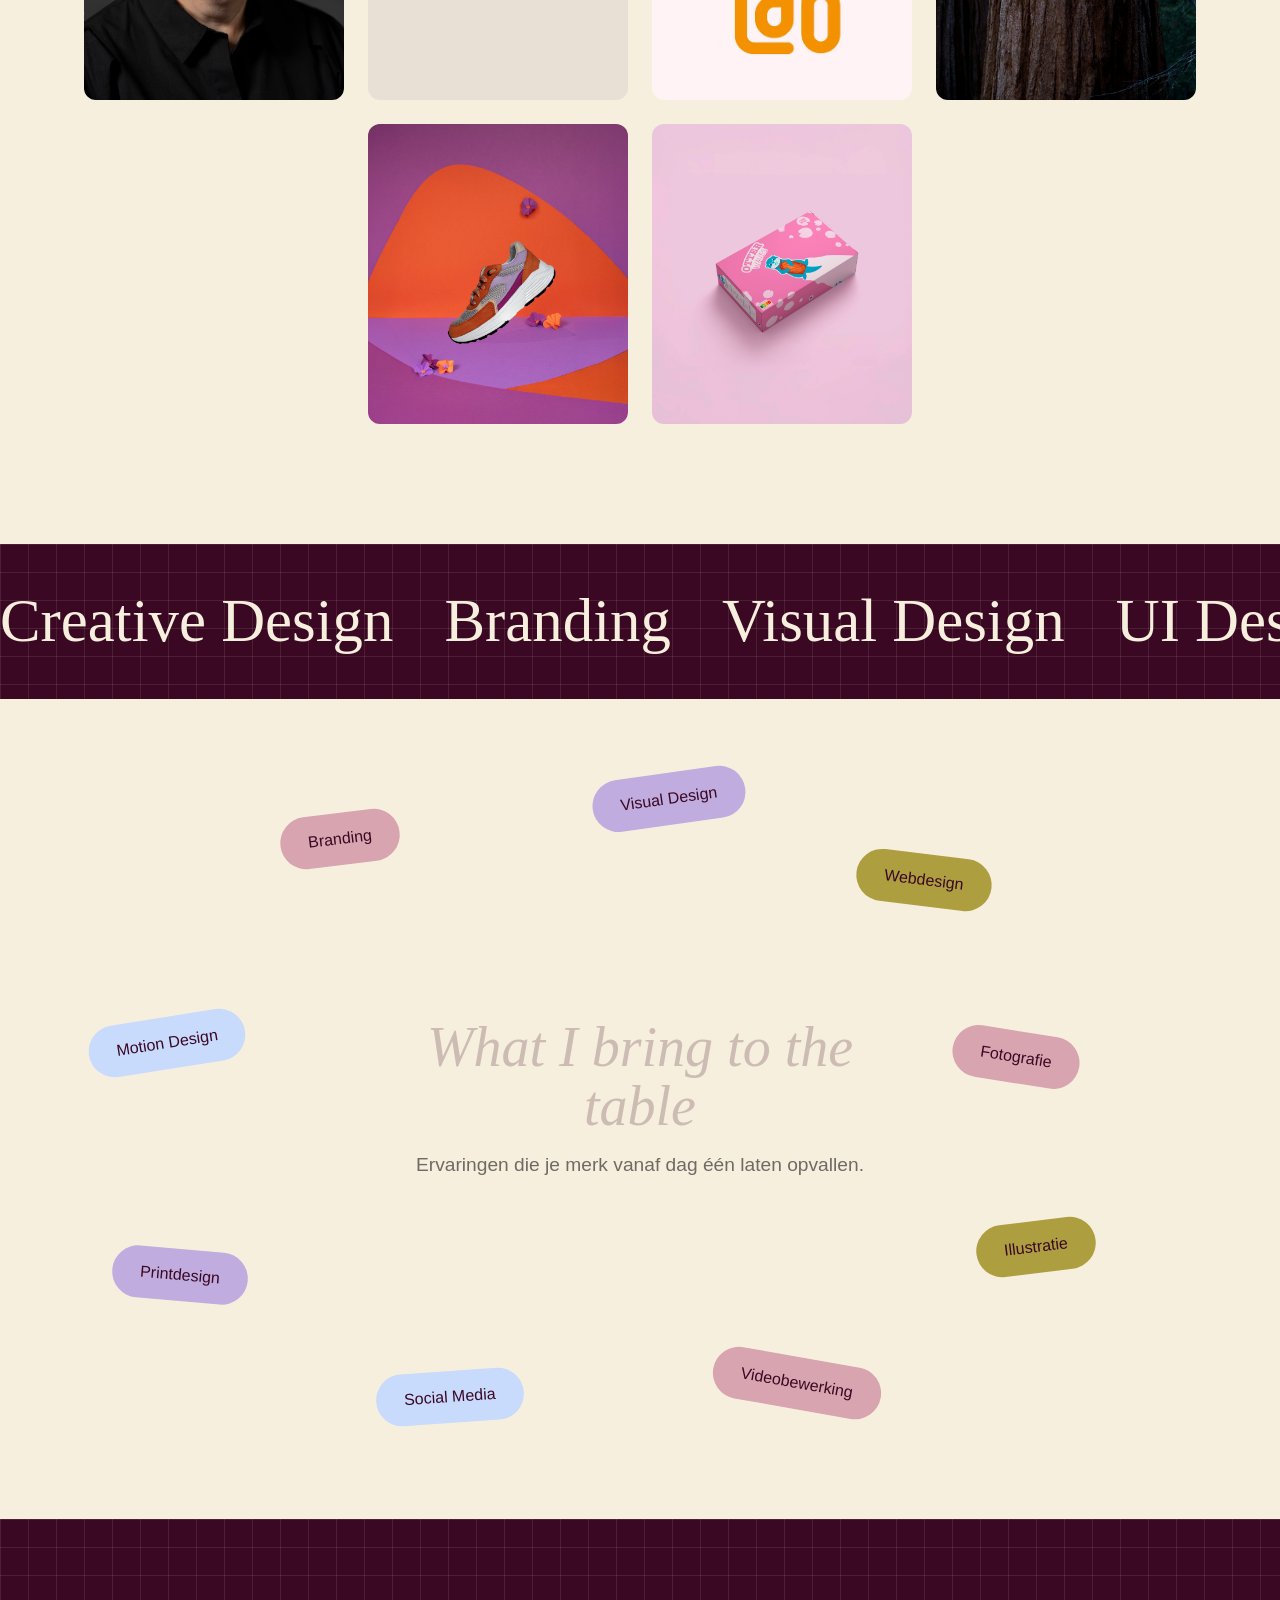
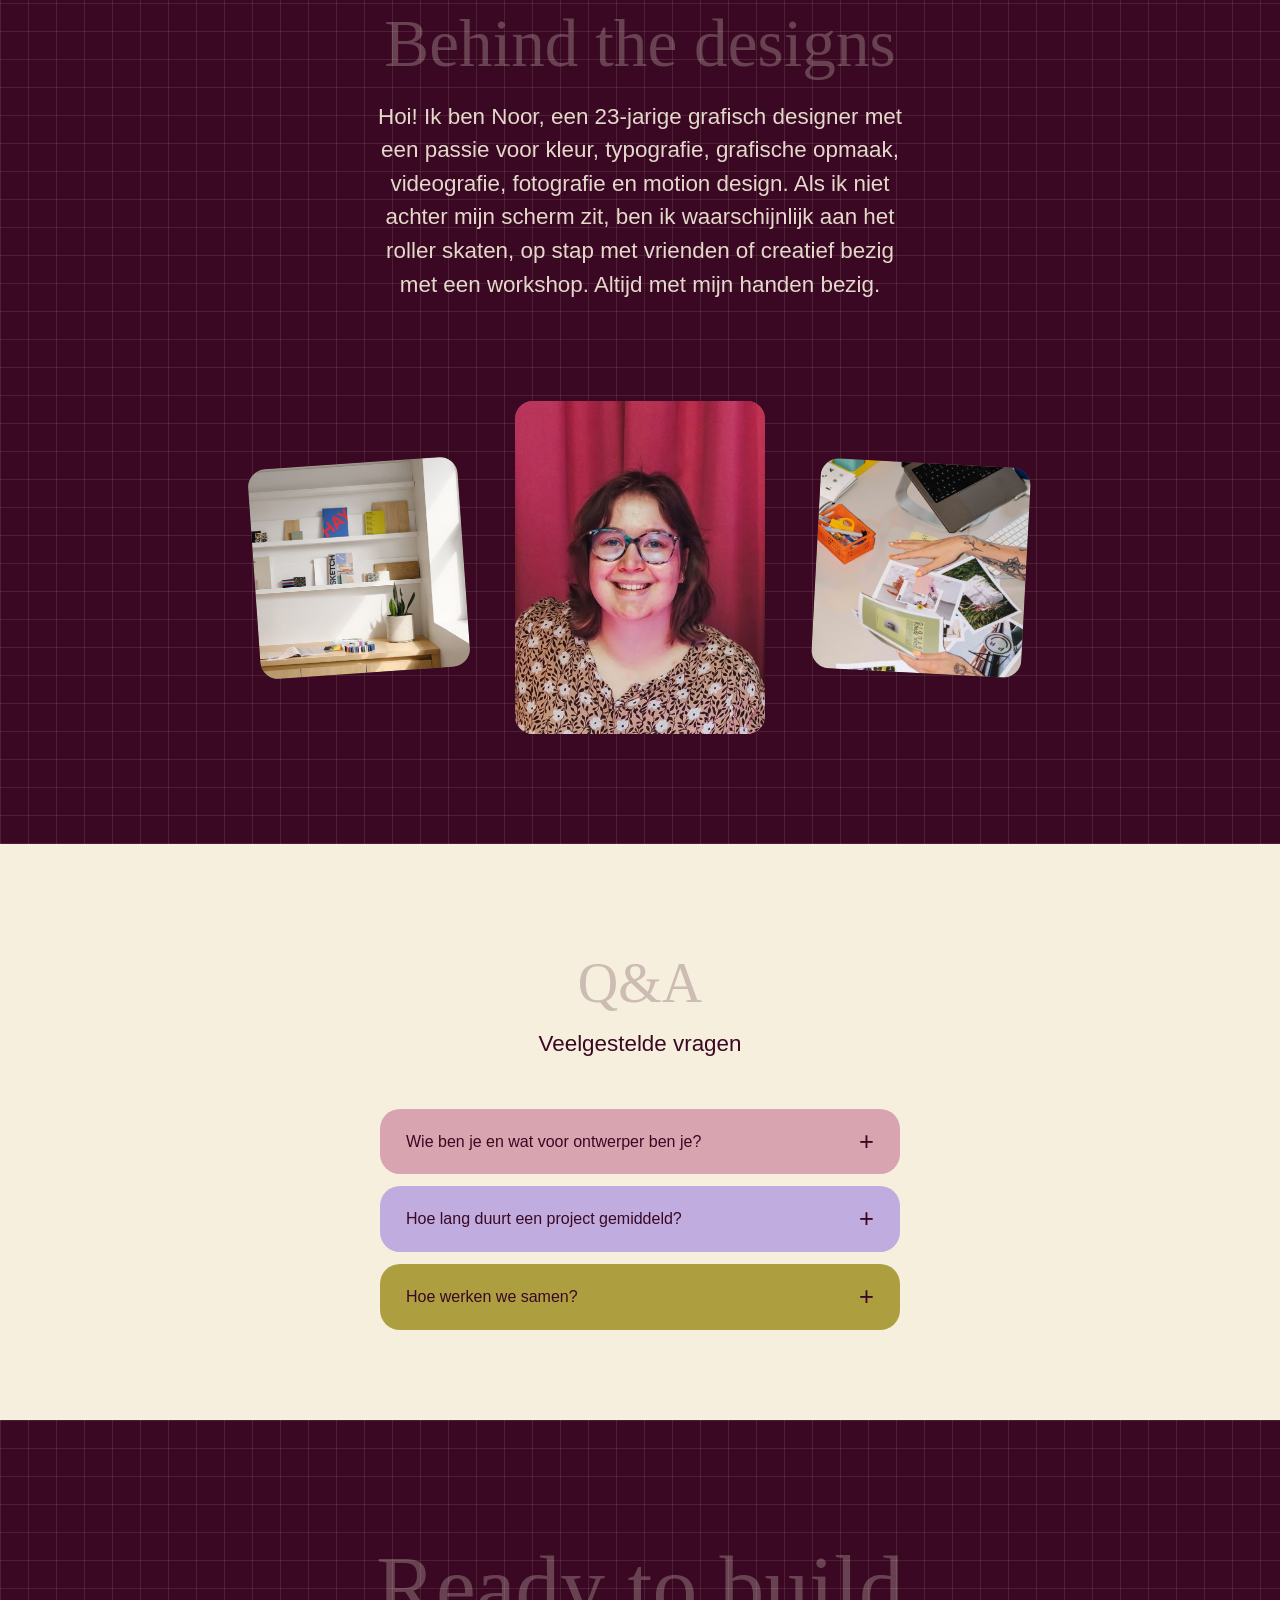
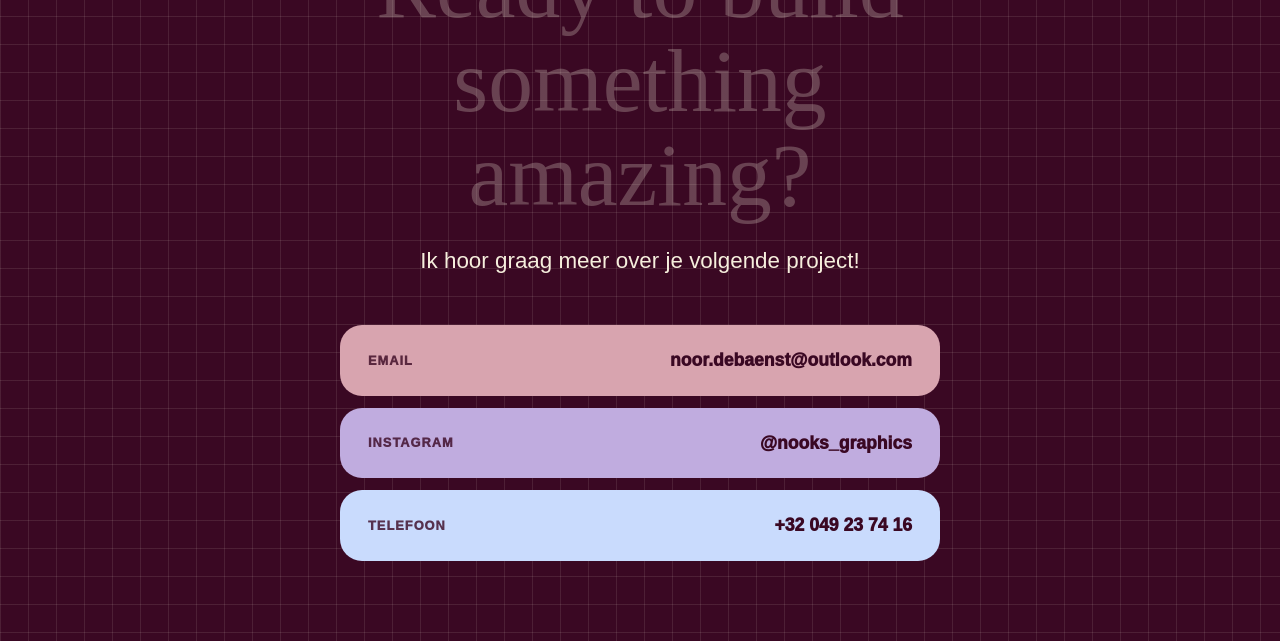
==== commit 60143b04: "Foto's verkleind en hero aangepast" ====
--- a/index.html
+++ b/index.html
@@ -12,7 +12,7 @@
   <script src="assets/js/script.js" defer></script>
 
   <link rel="icon" type="image/png" href="favicon.png">
-
+  <link rel="preload" as="image" href="assets/images/Portret.jpg">
 </head>
 
 <body>
@@ -56,17 +56,17 @@
       <h1 class="hero__title" aria-label="Hallo! Ik ben Noor, de creatieve ontwerper.">
         <span class="hero__line hero__line--1">
           <span class="hero__inner">
-            <span id="typeA">Hallo! Ik ben</span>
+            <span id="typeA">Ik ben</span>
             <img class="hero__pic" id="heroPic1" src="assets/images/Portret.jpg" alt="">
             <span id="typeB">Noor</span>
           </span>
         </span>
         <span class="hero__line hero__line--2">
           <span class="hero__inner">
-            <span id="typeC">een</span>
+            <span id="typeC"></span>
             <em><span id="typeWord">creatieve</span></em>
             <img class="hero__pic" id="heroPic2" src="assets/images/over-mij-1.jpeg" alt="">
-            <span id="typeD">ontwerper.</span>
+            <span id="typeD">ontwerper</span>
           </span>
         </span>
       </h1>
--- a/assets/css/screen.css
+++ b/assets/css/screen.css
@@ -2673,4 +2673,27 @@
     opacity: 0;
     transform: rotate(var(--a)) translateY(-18px);
   }
-}+}
+
+/* Kleiner scherm: de titel mag over meer regels verdeeld worden */
+@media (max-width: 800px) {
+  .hero .wrap {
+    padding: 0 20px;
+  }
+
+  .hero__title {
+    font-size: clamp(2rem, 9.5vw, 3.6rem);  /* vaste, vloeiende grootte */
+    line-height: 1.2;
+  }
+
+  .hero__line {
+    display: block;
+    white-space: normal;   /* afbreken mag weer */
+    min-height: 0;
+  }
+
+  .hero__inner {
+    display: inline;       /* geen blok meer, de tekst loopt gewoon door */
+  }
+}
+
